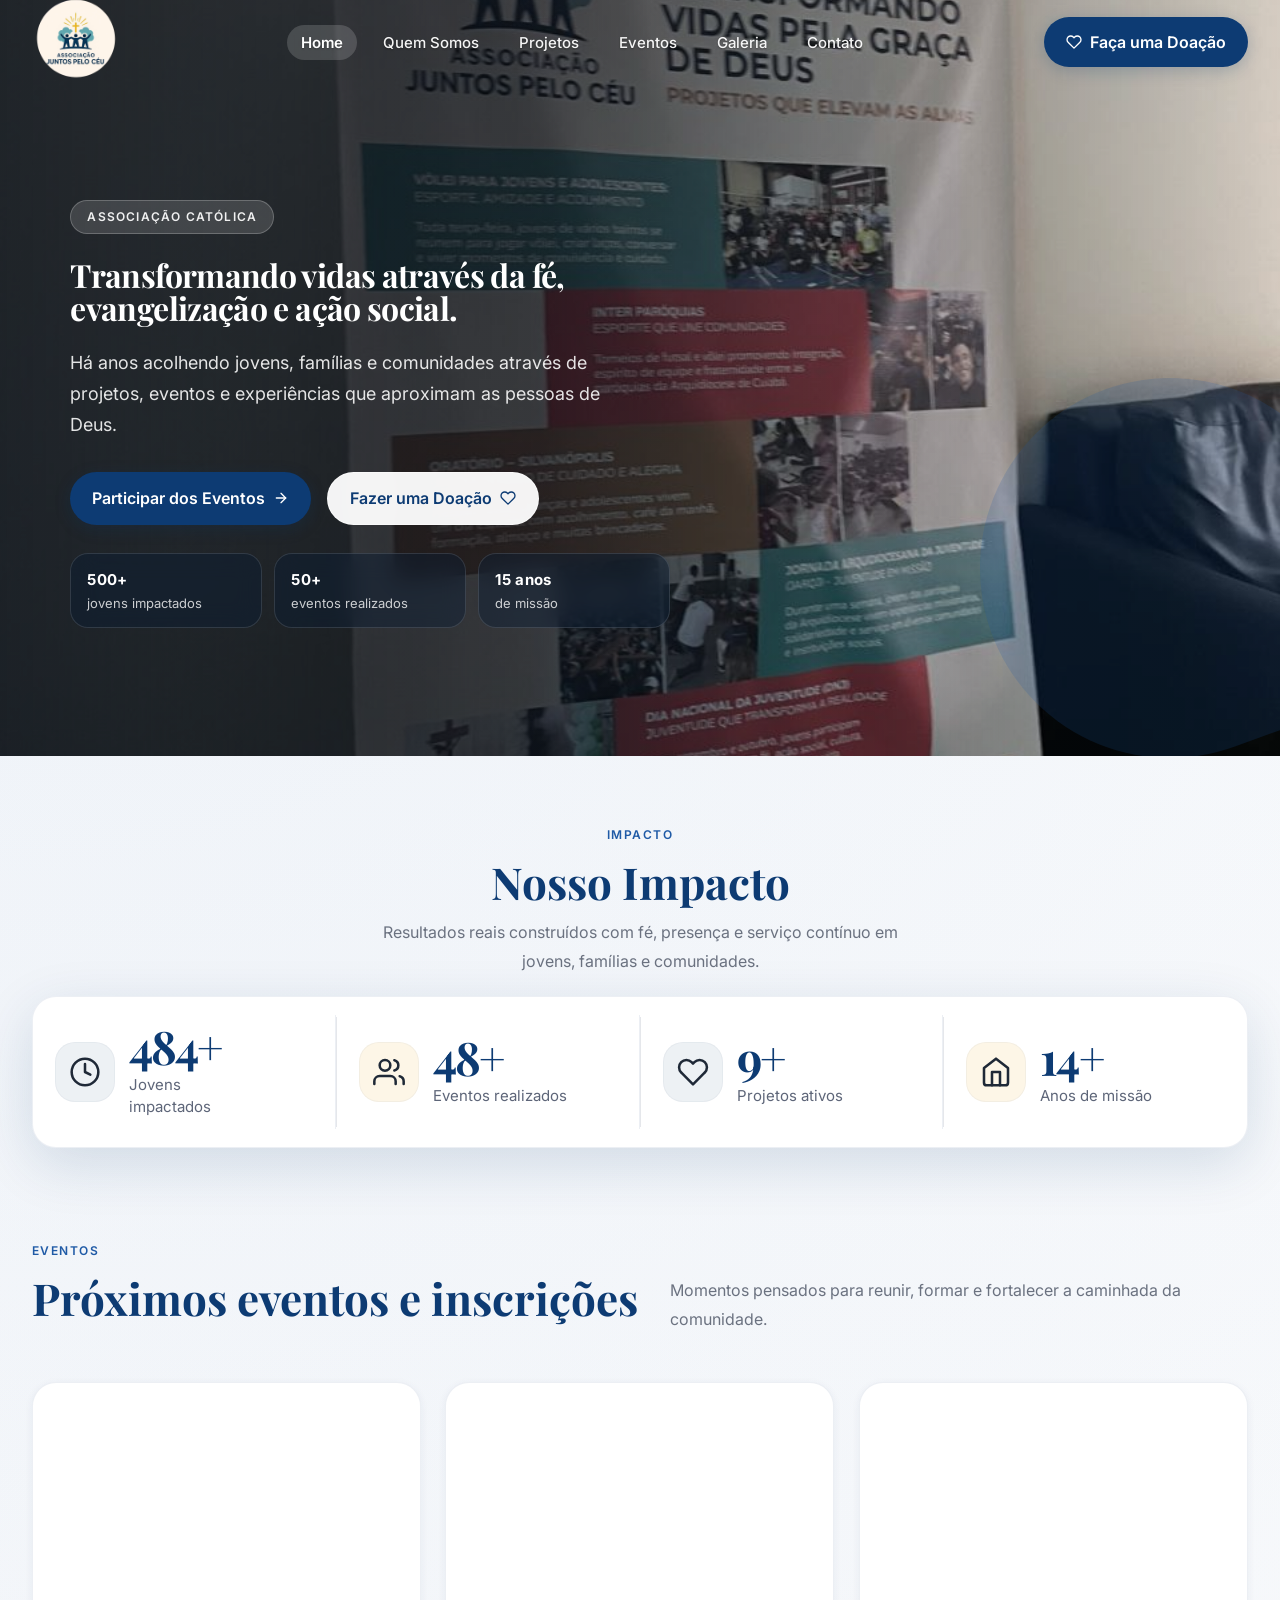
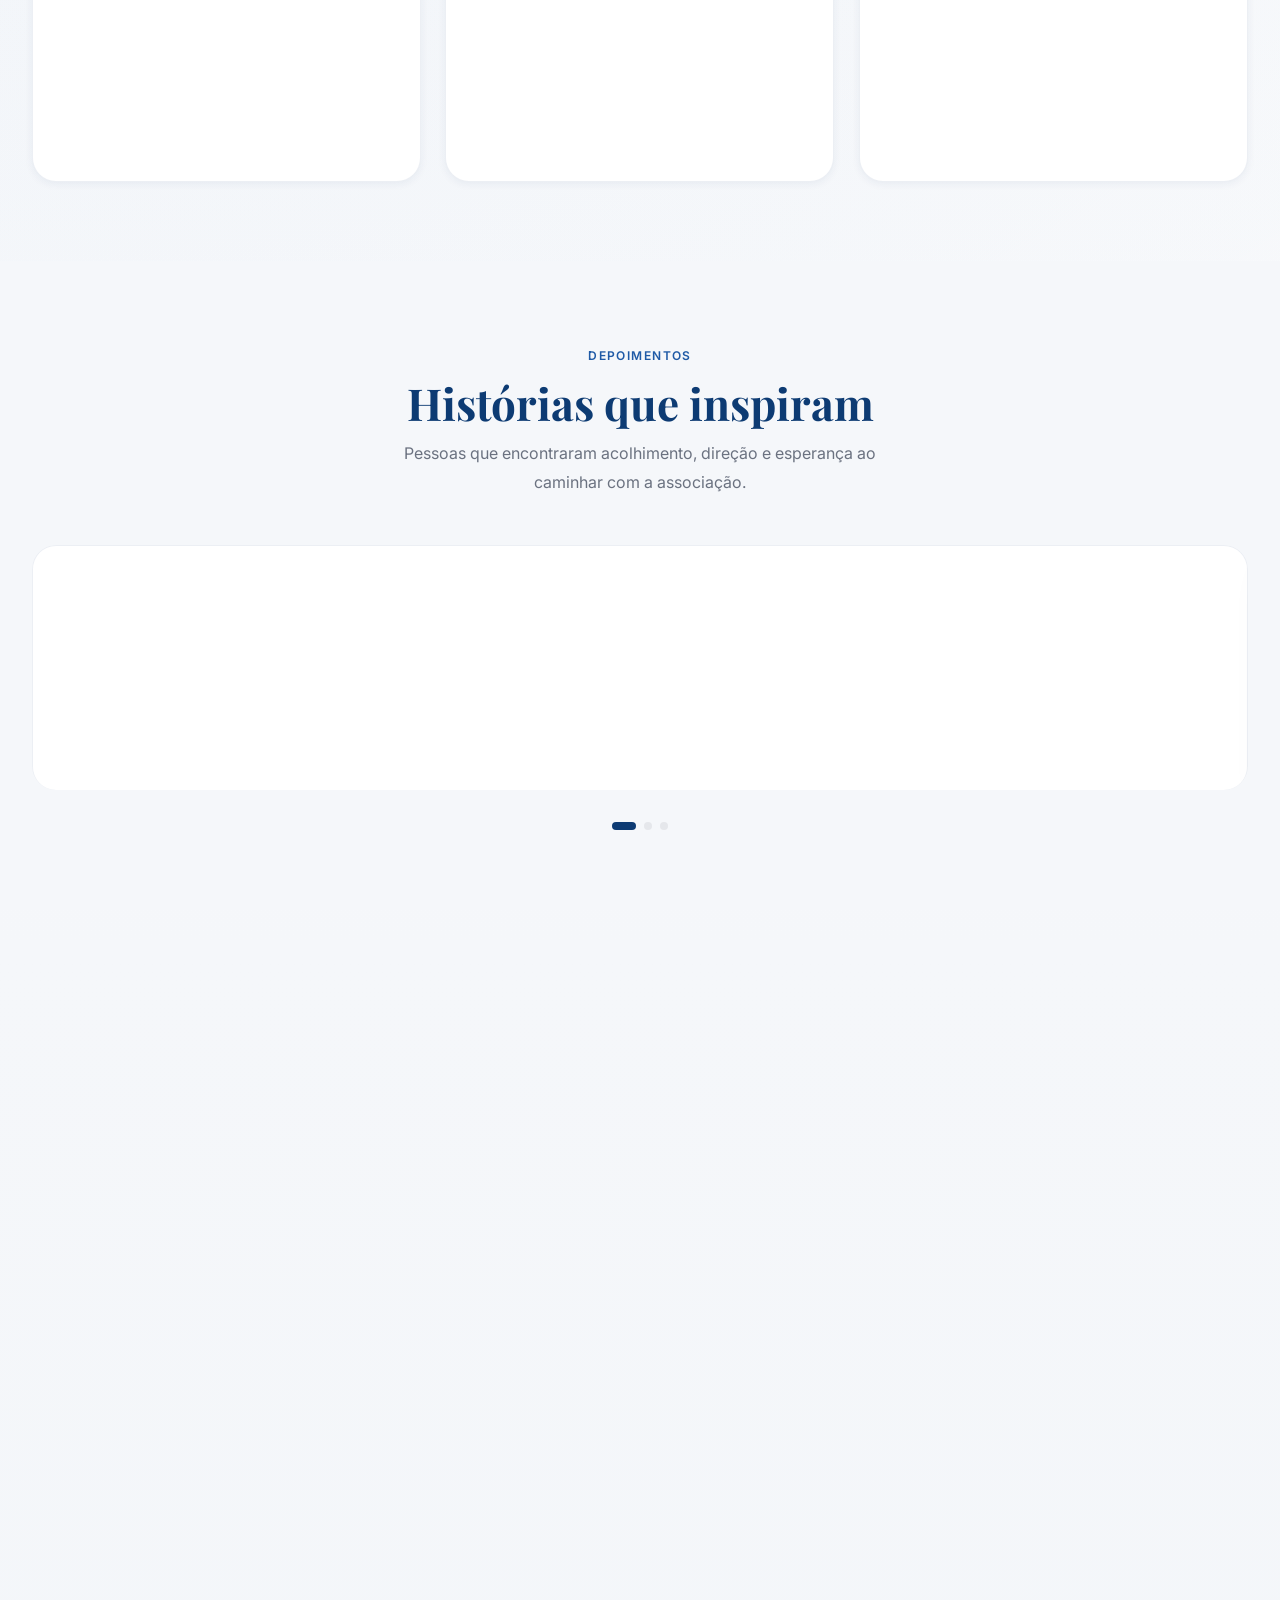
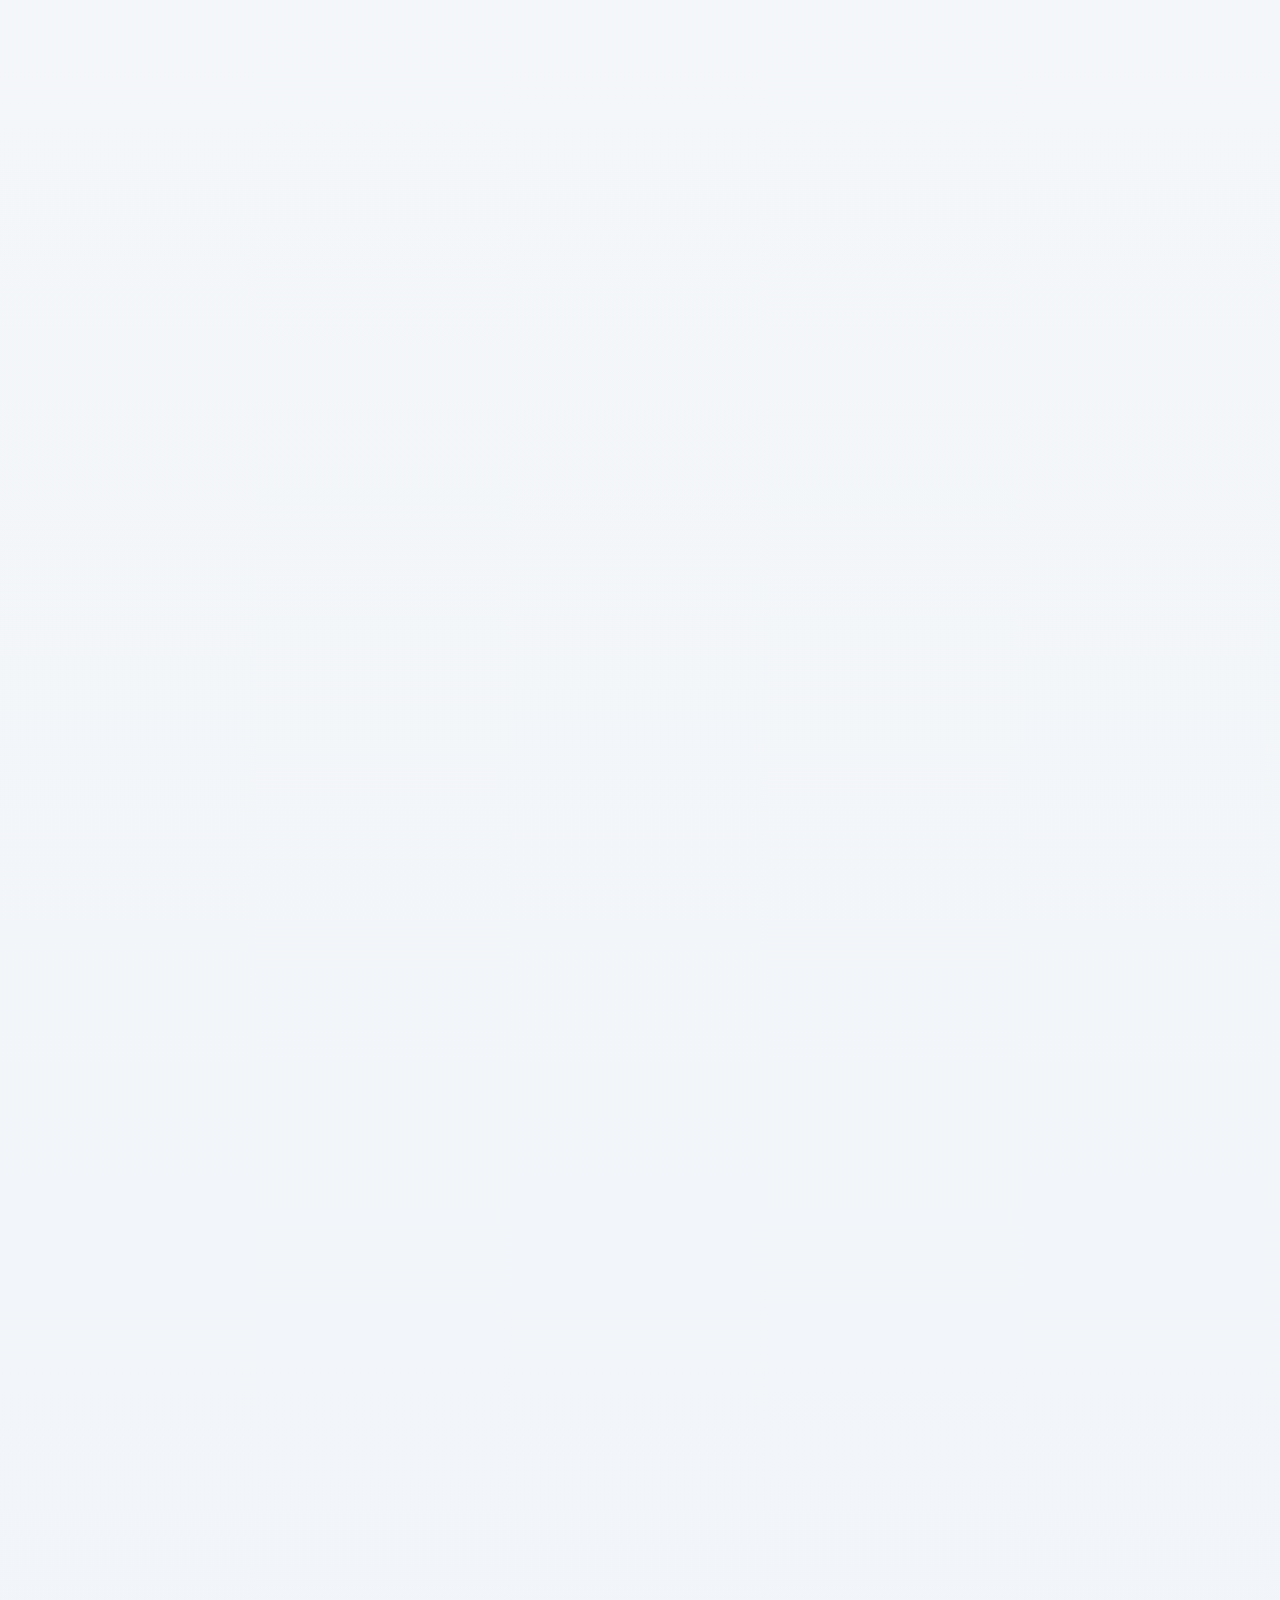
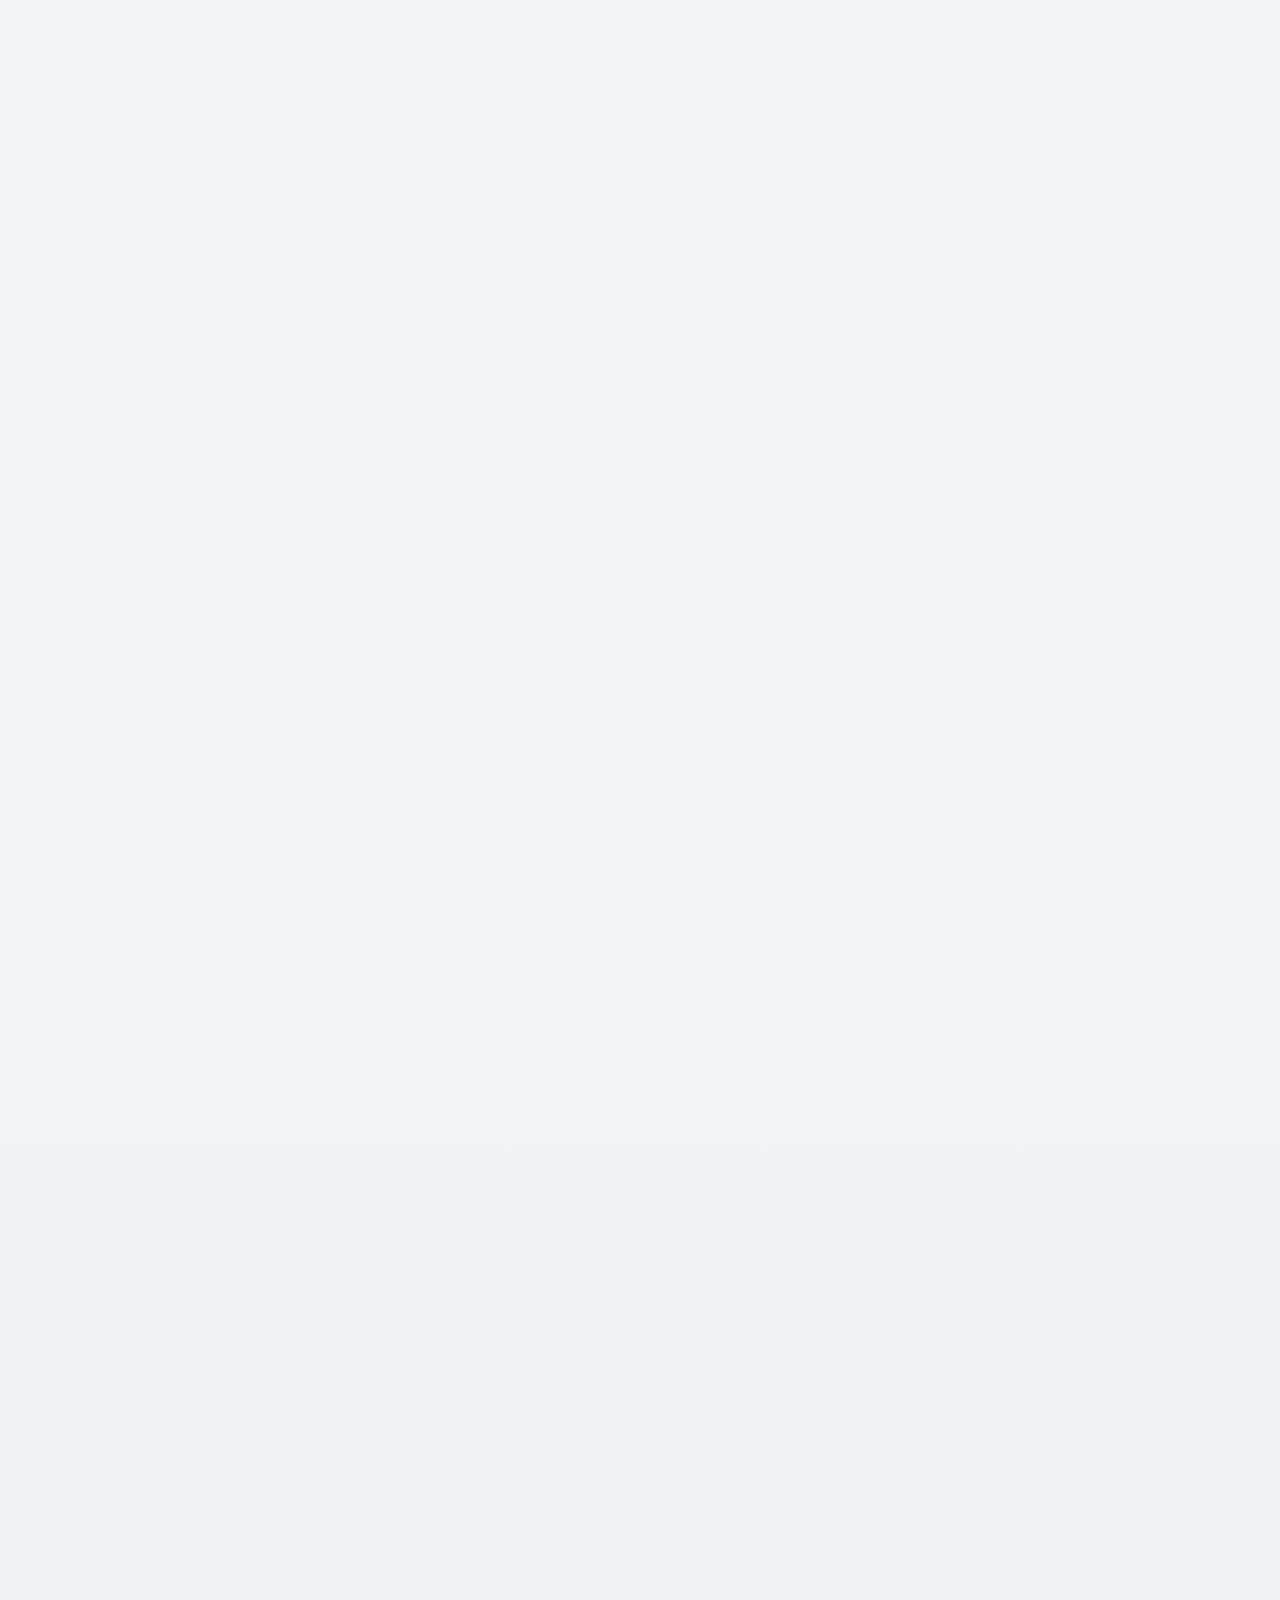
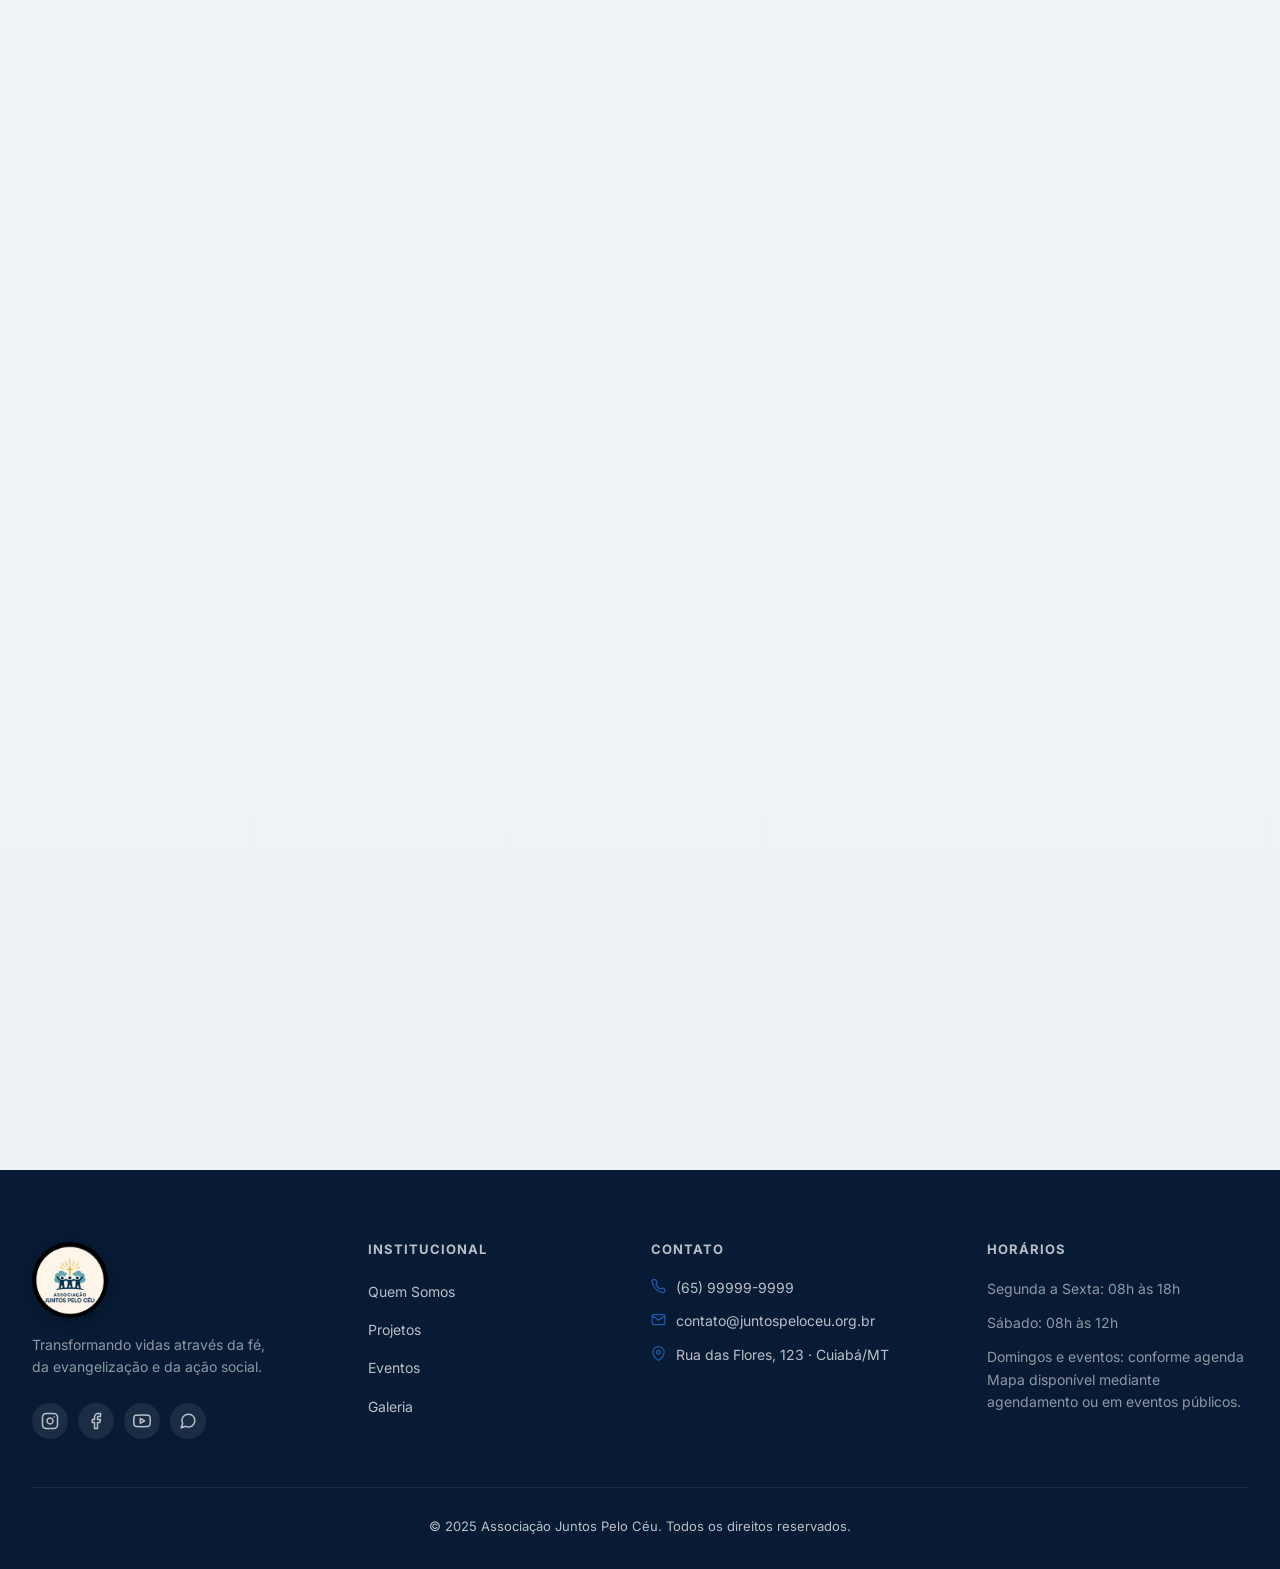
==== index.html @ b25edcf0 "Redesign hero and refine layout" ====
<!DOCTYPE html>
<html lang="pt-BR">
<head>
  <meta charset="UTF-8" />
  <meta name="viewport" content="width=device-width, initial-scale=1.0" />
  <meta name="description" content="Associação Juntos Pelo Céu: fé, evangelização, projetos sociais, eventos e uma galeria dedicada para conhecer o impacto da missão." />
  <meta name="keywords" content="Associação Juntos Pelo Céu, evangelização, ação social, eventos católicos, doação, galeria" />
  <meta name="theme-color" content="#0D3B73" />
  <meta property="og:title" content="Associação Juntos Pelo Céu" />
  <meta property="og:description" content="Transformando vidas através da fé, evangelização e ação social." />
  <meta property="og:type" content="website" />
  <meta property="og:url" content="./" />
  <meta property="og:image" content="assets/images/WhatsApp Image 2026-05-24 at 21.55.15.jpeg" />
  <title>Associação Juntos Pelo Céu | Fé, missão e impacto social</title>
  <link rel="preconnect" href="https://fonts.googleapis.com" />
  <link rel="preconnect" href="https://fonts.gstatic.com" crossorigin />
  <link href="https://fonts.googleapis.com/css2?family=Playfair+Display:wght@400;600;700&family=Inter:wght@400;500;600&display=swap" rel="stylesheet" />
  <script type="application/ld+json">
  {
    "@context": "https://schema.org",
    "@type": "Organization",
    "name": "Associação Juntos Pelo Céu",
    "url": "https://juntospeloceu.org.br/",
    "logo": "assets/images/logo.png",
    "sameAs": [
      "https://instagram.com/",
      "https://facebook.com/",
      "https://youtube.com/"
    ]
  }
  </script>
  <link rel="stylesheet" href="css/style.css" />
</head>
<body data-page="home" data-assets-prefix="">

  <!-- ===== HEADER ===== -->
  <header class="header" id="header">
    <div class="header__inner container">
      <a href="#home" class="header__logo" aria-label="Associação Juntos Pelo Céu">
        <img src="assets/images/logo-transparent.png" data-logo-default="assets/images/logo-transparent.png" data-logo-scrolled="assets/images/logo-header-transparent.png" alt="Associação Juntos Pelo Céu" class="logo-img" width="62" height="62" />
      </a>
      <nav class="header__nav" id="nav" aria-label="Menu principal">
        <ul class="nav__list">
          <li><a href="#home" class="nav__link active">Home</a></li>
          <li><a href="#quem-somos" class="nav__link">Quem Somos</a></li>
          <li><a href="#projetos" class="nav__link">Projetos</a></li>
          <li><a href="#eventos" class="nav__link">Eventos</a></li>
          <li><a href="galeria/" class="nav__link">Galeria</a></li>
          <li><a href="#contato" class="nav__link">Contato</a></li>
        </ul>
      </nav>
      <a href="#doacao" class="btn btn--primary header__cta">
        <svg width="16" height="16" viewBox="0 0 24 24" fill="none" stroke="currentColor" stroke-width="2" stroke-linecap="round" stroke-linejoin="round" aria-hidden="true"><path d="M20.84 4.61a5.5 5.5 0 0 0-7.78 0L12 5.67l-1.06-1.06a5.5 5.5 0 0 0-7.78 7.78l1.06 1.06L12 21.23l7.78-7.78 1.06-1.06a5.5 5.5 0 0 0 0-7.78z"></path></svg>
        Faça uma Doação
      </a>
      <button class="hamburger" id="hamburger" aria-label="Abrir menu" aria-expanded="false" aria-controls="nav">
        <span></span><span></span><span></span>
      </button>
    </div>
  </header>

  <main>

    <!-- ===== HERO ===== -->
    <section class="hero" id="home">
      <div class="hero__bg">
        <img src="assets/images/WhatsApp Image 2026-05-24 at 21.55.15.jpeg" alt="Evento da Associação Juntos Pelo Céu" class="hero__img" loading="eager" fetchpriority="high" />
        <div class="hero__overlay"></div>
        <div class="hero__curve"></div>
      </div>
      <div class="hero__content container">
        <div class="hero__text">
          <span class="hero__badge">Associação Católica</span>
          <h1 class="hero__headline">Transformando vidas através da fé, evangelização e ação social.</h1>
          <p class="hero__sub">Há anos acolhendo jovens, famílias e comunidades através de projetos, eventos e experiências que aproximam as pessoas de Deus.</p>
          <div class="hero__actions">
            <a href="#eventos" class="btn btn--primary">Participar dos Eventos <svg width="16" height="16" viewBox="0 0 24 24" fill="none" stroke="currentColor" stroke-width="2" stroke-linecap="round" stroke-linejoin="round" aria-hidden="true"><line x1="5" y1="12" x2="19" y2="12"></line><polyline points="12 5 19 12 12 19"></polyline></svg></a>
            <a href="#doacao" class="btn btn--secondary">Fazer uma Doação <svg width="16" height="16" viewBox="0 0 24 24" fill="none" stroke="currentColor" stroke-width="2" stroke-linecap="round" stroke-linejoin="round" aria-hidden="true"><path d="M20.84 4.61a5.5 5.5 0 0 0-7.78 0L12 5.67l-1.06-1.06a5.5 5.5 0 0 0-7.78 7.78l1.06 1.06L12 21.23l7.78-7.78 1.06-1.06a5.5 5.5 0 0 0 0-7.78z"></path></svg></a>
          </div>
          <div class="hero__trust" aria-label="Indicadores de credibilidade">
            <div class="hero__trust-item">
              <strong>500+</strong>
              <span>jovens impactados</span>
            </div>
            <div class="hero__trust-item">
              <strong>50+</strong>
              <span>eventos realizados</span>
            </div>
            <div class="hero__trust-item">
              <strong>15 anos</strong>
              <span>de missão</span>
            </div>
          </div>
        </div>
      </div>
    </section>

    <!-- ===== IMPACTO ===== -->
    <section class="stats impact" aria-label="Impacto da associação">
      <div class="container">
        <div class="section-header section-header--center">
          <span class="section-label">Impacto</span>
          <h2 class="section-title">Nosso Impacto</h2>
          <p class="section-desc">Resultados reais construídos com fé, presença e serviço contínuo em jovens, famílias e comunidades.</p>
        </div>
        <div class="stats__card stats__card--impact reveal">
          <div class="stats__item">
            <div class="stats__icon stats__icon--blue">
              <svg width="36" height="36" viewBox="0 0 24 24" fill="none" stroke="currentColor" stroke-width="1.9" stroke-linecap="round" stroke-linejoin="round" aria-hidden="true"><circle cx="12" cy="12" r="10"></circle><polyline points="12 6 12 12 16 14"></polyline></svg>
            </div>
            <div class="stats__info">
              <strong class="stats__number count-up" data-target="500" data-suffix="+">0</strong>
              <span class="stats__label">Jovens impactados</span>
            </div>
          </div>
          <div class="stats__divider" aria-hidden="true"></div>
          <div class="stats__item">
            <div class="stats__icon stats__icon--yellow">
              <svg width="36" height="36" viewBox="0 0 24 24" fill="none" stroke="currentColor" stroke-width="1.9" stroke-linecap="round" stroke-linejoin="round" aria-hidden="true"><path d="M17 21v-2a4 4 0 0 0-4-4H5a4 4 0 0 0-4 4v2"></path><circle cx="9" cy="7" r="4"></circle><path d="M23 21v-2a4 4 0 0 0-3-3.87"></path><path d="M16 3.13a4 4 0 0 1 0 7.75"></path></svg>
            </div>
            <div class="stats__info">
              <strong class="stats__number count-up" data-target="50" data-suffix="+">0</strong>
              <span class="stats__label">Eventos realizados</span>
            </div>
          </div>
          <div class="stats__divider" aria-hidden="true"></div>
          <div class="stats__item">
            <div class="stats__icon stats__icon--blue">
              <svg width="36" height="36" viewBox="0 0 24 24" fill="none" stroke="currentColor" stroke-width="1.9" stroke-linecap="round" stroke-linejoin="round" aria-hidden="true"><path d="M20.84 4.61a5.5 5.5 0 0 0-7.78 0L12 5.67l-1.06-1.06a5.5 5.5 0 0 0-7.78 7.78l1.06 1.06L12 21.23l7.78-7.78 1.06-1.06a5.5 5.5 0 0 0 0-7.78z"></path></svg>
            </div>
            <div class="stats__info">
              <strong class="stats__number count-up" data-target="10" data-suffix="+">0</strong>
              <span class="stats__label">Projetos ativos</span>
            </div>
          </div>
          <div class="stats__divider" aria-hidden="true"></div>
          <div class="stats__item">
            <div class="stats__icon stats__icon--yellow">
              <svg width="36" height="36" viewBox="0 0 24 24" fill="none" stroke="currentColor" stroke-width="1.9" stroke-linecap="round" stroke-linejoin="round" aria-hidden="true"><path d="M3 9l9-7 9 7v11a2 2 0 0 1-2 2H5a2 2 0 0 1-2-2z"></path><polyline points="9 22 9 12 15 12 15 22"></polyline></svg>
            </div>
            <div class="stats__info">
              <strong class="stats__number count-up" data-target="15" data-suffix="+">0</strong>
              <span class="stats__label">Anos de missão</span>
            </div>
          </div>
        </div>
      </div>
    </section>

    <!-- ===== EVENTOS ===== -->
    <section class="events section" id="eventos">
      <div class="container">
        <div class="section-header">
          <span class="section-label">Eventos</span>
          <div class="section-header__row">
            <h2 class="section-title">Próximos eventos e inscrições</h2>
            <p class="section-desc">Momentos pensados para reunir, formar e fortalecer a caminhada da comunidade.</p>
          </div>
        </div>
        <div class="events__grid">
          <article class="event-card reveal">
            <div class="event-card__img-wrap">
              <img src="assets/images/WhatsApp Image 2026-05-24 at 21.55.20 (1).jpeg" alt="Retiro Jovem 2025" class="event-card__img" loading="lazy" />
              <div class="event-card__date">
                <span class="event-card__day">24</span>
                <span class="event-card__month">JUN</span>
              </div>
            </div>
            <div class="event-card__body">
              <h3 class="event-card__title">Retiro Jovem 2025</h3>
              <p class="event-card__meta"><svg width="13" height="13" viewBox="0 0 24 24" fill="none" stroke="currentColor" stroke-width="2" stroke-linecap="round" stroke-linejoin="round" aria-hidden="true"><rect x="3" y="4" width="18" height="18" rx="2" ry="2"></rect><line x1="16" y1="2" x2="16" y2="6"></line><line x1="8" y1="2" x2="8" y2="6"></line><line x1="3" y1="10" x2="21" y2="10"></line></svg> 24 a 26 de junho</p>
              <p class="event-card__meta"><svg width="13" height="13" viewBox="0 0 24 24" fill="none" stroke="currentColor" stroke-width="2" stroke-linecap="round" stroke-linejoin="round" aria-hidden="true"><path d="M21 10c0 7-9 13-9 13s-9-6-9-13a9 9 0 0 1 18 0z"></path><circle cx="12" cy="10" r="3"></circle></svg> Casa de Retiro São José</p>
              <a href="#" class="btn btn--sm btn--ghost">Inscreva-se</a>
            </div>
          </article>
          <article class="event-card reveal">
            <div class="event-card__img-wrap">
              <img src="assets/images/WhatsApp Image 2026-05-24 at 21.55.24.jpeg" alt="Formação de Líderes" class="event-card__img" loading="lazy" />
              <div class="event-card__date">
                <span class="event-card__day">15</span>
                <span class="event-card__month">JUN</span>
              </div>
            </div>
            <div class="event-card__body">
              <h3 class="event-card__title">Formação de Líderes</h3>
              <p class="event-card__meta"><svg width="13" height="13" viewBox="0 0 24 24" fill="none" stroke="currentColor" stroke-width="2" stroke-linecap="round" stroke-linejoin="round" aria-hidden="true"><rect x="3" y="4" width="18" height="18" rx="2" ry="2"></rect><line x1="16" y1="2" x2="16" y2="6"></line><line x1="8" y1="2" x2="8" y2="6"></line><line x1="3" y1="10" x2="21" y2="10"></line></svg> 15 de junho</p>
              <p class="event-card__meta"><svg width="13" height="13" viewBox="0 0 24 24" fill="none" stroke="currentColor" stroke-width="2" stroke-linecap="round" stroke-linejoin="round" aria-hidden="true"><path d="M21 10c0 7-9 13-9 13s-9-6-9-13a9 9 0 0 1 18 0z"></path><circle cx="12" cy="10" r="3"></circle></svg> Paróquia Nossa Senhora Auxiliadora</p>
              <a href="#" class="btn btn--sm btn--ghost">Inscreva-se</a>
            </div>
          </article>
          <article class="event-card reveal">
            <div class="event-card__img-wrap">
              <img src="assets/images/WhatsApp Image 2026-05-24 at 21.55.27.jpeg" alt="Vigília Juntos Pelo Céu" class="event-card__img" loading="lazy" />
              <div class="event-card__date">
                <span class="event-card__day">12</span>
                <span class="event-card__month">JUL</span>
              </div>
            </div>
            <div class="event-card__body">
              <h3 class="event-card__title">Vigília Juntos Pelo Céu</h3>
              <p class="event-card__meta"><svg width="13" height="13" viewBox="0 0 24 24" fill="none" stroke="currentColor" stroke-width="2" stroke-linecap="round" stroke-linejoin="round" aria-hidden="true"><rect x="3" y="4" width="18" height="18" rx="2" ry="2"></rect><line x1="16" y1="2" x2="16" y2="6"></line><line x1="8" y1="2" x2="8" y2="6"></line><line x1="3" y1="10" x2="21" y2="10"></line></svg> 12 de julho</p>
              <p class="event-card__meta"><svg width="13" height="13" viewBox="0 0 24 24" fill="none" stroke="currentColor" stroke-width="2" stroke-linecap="round" stroke-linejoin="round" aria-hidden="true"><path d="M21 10c0 7-9 13-9 13s-9-6-9-13a9 9 0 0 1 18 0z"></path><circle cx="12" cy="10" r="3"></circle></svg> Igreja Matriz de Cuiabá</p>
              <a href="#" class="btn btn--sm btn--ghost">Inscreva-se</a>
            </div>
          </article>
        </div>
      </div>
    </section>

    <!-- ===== DEPOIMENTOS ===== -->
    <section class="testimonials section" id="depoimentos">
      <div class="container">
        <div class="section-header section-header--center">
          <span class="section-label">Depoimentos</span>
          <h2 class="section-title">Histórias que inspiram</h2>
          <p class="section-desc">Pessoas que encontraram acolhimento, direção e esperança ao caminhar com a associação.</p>
        </div>
        <div class="testimonials__slider" id="testimonials-slider">
          <div class="testimonials__track" id="testimonials-track">
            <article class="testimonial-card">
              <span class="testimonial-card__quote">“</span>
              <p class="testimonial-card__text">Encontrei um lugar de escuta e oração que me ajudou a recomeçar com coragem e fé.</p>
              <div class="testimonial-card__author">
                <img class="testimonial-card__avatar" src="assets/images/WhatsApp Image 2026-01-22 at 11.19.22.jpg.jpeg" alt="Maria Clara" loading="lazy" />
                <div><strong class="testimonial-card__name">Maria Clara</strong><span class="testimonial-card__role">Participante</span></div>
              </div>
            </article>
            <article class="testimonial-card">
              <span class="testimonial-card__quote">“</span>
              <p class="testimonial-card__text">Os retiros e formações me fizeram perceber que eu também posso servir com alegria e responsabilidade.</p>
              <div class="testimonial-card__author">
                <img class="testimonial-card__avatar" src="assets/images/WhatsApp Image 2026-01-22 at 11.14.42.jpg.jpeg" alt="João Pedro" loading="lazy" />
                <div><strong class="testimonial-card__name">João Pedro</strong><span class="testimonial-card__role">Voluntário</span></div>
              </div>
            </article>
            <article class="testimonial-card">
              <span class="testimonial-card__quote">“</span>
              <p class="testimonial-card__text">Ver a organização da associação e o cuidado com as pessoas inspira confiança e vontade de participar mais.</p>
              <div class="testimonial-card__author">
                <img class="testimonial-card__avatar" src="assets/images/WhatsApp Image 2026-01-22 at 12.05.09.jpg.jpeg" alt="Ana Beatriz" loading="lazy" />
                <div><strong class="testimonial-card__name">Ana Beatriz</strong><span class="testimonial-card__role">Apoiadora</span></div>
              </div>
            </article>
          </div>
        </div>
        <div class="testimonials__dots" aria-label="Navegação dos depoimentos">
          <button class="testimonials__dot active" data-index="0" aria-label="Depoimento 1"></button>
          <button class="testimonials__dot" data-index="1" aria-label="Depoimento 2"></button>
          <button class="testimonials__dot" data-index="2" aria-label="Depoimento 3"></button>
        </div>
      </div>
    </section>

    <!-- ===== QUEM SOMOS ===== -->
    <section class="mission section" id="quem-somos">
      <div class="container">
        <div class="mission__grid">
          <div class="mission__img-col reveal">
            <div class="mission__img-wrap">
              <img src="assets/images/WhatsApp Image 2026-01-22 at 11.06.57.jpg.jpeg" alt="Institucional da Associação Juntos Pelo Céu" class="mission__img" loading="lazy" />
              <div class="mission__img-badge">
                <span class="mission__img-badge-label">Transformando vidas através da fé</span>
              </div>
            </div>
          </div>
          <div class="mission__text-col reveal">
            <span class="section-label">Quem Somos</span>
            <h2 class="section-title mission__title">Uma associação que acolhe, evangeliza e cuida de pessoas.</h2>
            <p class="mission__body">A Associação Juntos Pelo Céu reúne fé, serviço e impacto social para aproximar jovens, famílias e comunidades de uma experiência viva com Deus, por meio de eventos, projetos e missões que deixam marcas concretas.</p>
            <ul class="mission__pillars">
              <li class="mission__pillar">
                <div class="mission__pillar-icon">
                  <svg width="22" height="22" viewBox="0 0 24 24" fill="none" stroke="#083768" stroke-width="1.8" stroke-linecap="round" stroke-linejoin="round" aria-hidden="true"><path d="M3 12l3-3 4 4 8-8 3 3"></path><path d="M21 21H3"></path></svg>
                </div>
                <div>
                  <strong class="mission__pillar-name">Evangelização</strong>
                  <p class="mission__pillar-desc">Anunciamos o Evangelho com linguagem próxima e acolhedora.</p>
                </div>
              </li>
              <li class="mission__pillar">
                <div class="mission__pillar-icon">
                  <svg width="22" height="22" viewBox="0 0 24 24" fill="none" stroke="#083768" stroke-width="1.8" stroke-linecap="round" stroke-linejoin="round" aria-hidden="true"><path d="M17 21v-2a4 4 0 0 0-4-4H5a4 4 0 0 0-4 4v2"></path><circle cx="9" cy="7" r="4"></circle><path d="M16 11h5"></path><path d="M18.5 8.5v5"></path></svg>
                </div>
                <div>
                  <strong class="mission__pillar-name">Comunidade</strong>
                  <p class="mission__pillar-desc">Fortalecemos vínculos com presença, escuta e cuidado.</p>
                </div>
              </li>
              <li class="mission__pillar">
                <div class="mission__pillar-icon">
                  <svg width="22" height="22" viewBox="0 0 24 24" fill="none" stroke="#083768" stroke-width="1.8" stroke-linecap="round" stroke-linejoin="round" aria-hidden="true"><path d="M4 19.5V9l8-6 8 6v10.5"></path><path d="M9 22V12h6v10"></path></svg>
                </div>
                <div>
                  <strong class="mission__pillar-name">Formação</strong>
                  <p class="mission__pillar-desc">Preparamos lideranças para servir com excelência e propósito.</p>
                </div>
              </li>
              <li class="mission__pillar">
                <div class="mission__pillar-icon">
                  <svg width="22" height="22" viewBox="0 0 24 24" fill="none" stroke="#083768" stroke-width="1.8" stroke-linecap="round" stroke-linejoin="round" aria-hidden="true"><path d="M20.84 4.61a5.5 5.5 0 0 0-7.78 0L12 5.67l-1.06-1.06a5.5 5.5 0 0 0-7.78 7.78l1.06 1.06L12 21.23l7.78-7.78 1.06-1.06a5.5 5.5 0 0 0 0-7.78z"></path></svg>
                </div>
                <div>
                  <strong class="mission__pillar-name">Caridade</strong>
                  <p class="mission__pillar-desc">Levamos apoio real a quem mais precisa, com dignidade e afeto.</p>
                </div>
              </li>
            </ul>
            <a href="#projetos" class="btn btn--primary">Ver projetos e ações <svg width="16" height="16" viewBox="0 0 24 24" fill="none" stroke="currentColor" stroke-width="2" stroke-linecap="round" stroke-linejoin="round" aria-hidden="true"><line x1="5" y1="12" x2="19" y2="12"></line><polyline points="12 5 19 12 12 19"></polyline></svg></a>
          </div>
        </div>
      </div>
    </section>

    <!-- ===== NOSSA MISSÃO ===== -->
    <section class="difference section" id="missao">
      <div class="container">
        <div class="difference__grid">
          <div class="difference__highlight reveal">
            <span class="section-label section-label--light">Nossa Missão</span>
            <h2 class="difference__title">Evangelizar, formar e servir com amor concreto.</h2>
            <div class="difference__donate-card">
              <p class="difference__donate-text">Nossa atuação nasce da fé e se materializa em projetos, encontros e ações sociais que ajudam a construir uma comunidade mais viva e solidária.</p>
              <a href="#doacao" class="btn btn--yellow">
                <svg width="16" height="16" viewBox="0 0 24 24" fill="none" stroke="currentColor" stroke-width="2" stroke-linecap="round" stroke-linejoin="round" aria-hidden="true"><path d="M20.84 4.61a5.5 5.5 0 0 0-7.78 0L12 5.67l-1.06-1.06a5.5 5.5 0 0 0-7.78 7.78l1.06 1.06L12 21.23l7.78-7.78 1.06-1.06a5.5 5.5 0 0 0 0-7.78z"></path></svg>
                Fazer uma Doação
              </a>
            </div>
          </div>
          <div class="difference__cards reveal">
            <div class="difference__card">
              <div class="difference__card-icon">
                <svg width="28" height="28" viewBox="0 0 24 24" fill="none" stroke="#083768" stroke-width="1.8" stroke-linecap="round" stroke-linejoin="round" aria-hidden="true"><circle cx="12" cy="12" r="10"></circle><path d="M8 12l2.5 2.5L16 9"></path></svg>
              </div>
              <h3 class="difference__card-title">Evangelização</h3>
              <p class="difference__card-desc">Anunciamos Cristo com clareza, beleza e proximidade.</p>
            </div>
            <div class="difference__card">
              <div class="difference__card-icon">
                <svg width="28" height="28" viewBox="0 0 24 24" fill="none" stroke="#083768" stroke-width="1.8" stroke-linecap="round" stroke-linejoin="round" aria-hidden="true"><path d="M17 21v-2a4 4 0 0 0-4-4H5a4 4 0 0 0-4 4v2"></path><circle cx="9" cy="7" r="4"></circle><path d="M16 11h5"></path><path d="M18.5 8.5v5"></path></svg>
              </div>
              <h3 class="difference__card-title">Comunidade</h3>
              <p class="difference__card-desc">Criamos ambientes de encontro, amizade e pertença.</p>
            </div>
            <div class="difference__card">
              <div class="difference__card-icon">
                <svg width="28" height="28" viewBox="0 0 24 24" fill="none" stroke="#083768" stroke-width="1.8" stroke-linecap="round" stroke-linejoin="round" aria-hidden="true"><path d="M4 19.5V9l8-6 8 6v10.5"></path><path d="M9 22V12h6v10"></path></svg>
              </div>
              <h3 class="difference__card-title">Formação</h3>
              <p class="difference__card-desc">Desenvolvemos pessoas para servir com responsabilidade.</p>
            </div>
            <div class="difference__card">
              <div class="difference__card-icon">
                <svg width="28" height="28" viewBox="0 0 24 24" fill="none" stroke="#083768" stroke-width="1.8" stroke-linecap="round" stroke-linejoin="round" aria-hidden="true"><path d="M12 2v20"></path><path d="M5 7h14"></path><path d="M5 17h14"></path></svg>
              </div>
              <h3 class="difference__card-title">Ação Social</h3>
              <p class="difference__card-desc">Levantamos recursos e iniciativas para transformar realidades.</p>
            </div>
          </div>
        </div>
      </div>
    </section>

    <!-- ===== PROJETOS ===== -->
    <section class="projects section" id="projetos">
      <div class="container">
        <div class="section-header">
          <span class="section-label">Projetos</span>
          <div class="section-header__row">
            <h2 class="section-title">Projetos que geram impacto real</h2>
            <p class="section-desc">Nossos projetos unem espiritualidade, acolhimento e serviço em iniciativas com identidade própria.</p>
          </div>
        </div>
        <div class="projects__grid">
          <article class="project-card reveal">
            <img class="project-card__img" src="assets/images/WhatsApp Image 2026-05-24 at 21.55.20.jpeg" alt="Projeto retiros e encontros" loading="lazy" />
            <div class="project-card__body">
              <span class="project-card__tag">Eventos</span>
              <h3 class="project-card__title">Retiros e Encontros</h3>
              <p class="project-card__text">Experiências profundas de espiritualidade, escuta e renovação para jovens e famílias.</p>
              <a href="#eventos" class="btn btn--sm btn--ghost">Saiba Mais</a>
            </div>
          </article>
          <article class="project-card reveal">
            <img class="project-card__img" src="assets/images/WhatsApp Image 2026-01-22 at 12.05.09.jpg.jpeg" alt="Projeto formação de líderes" loading="lazy" />
            <div class="project-card__body">
              <span class="project-card__tag">Formação</span>
              <h3 class="project-card__title">Formação de Líderes</h3>
              <p class="project-card__text">Capacitação prática e espiritual para servir a igreja com excelência e propósito.</p>
              <a href="#eventos" class="btn btn--sm btn--ghost">Saiba Mais</a>
            </div>
          </article>
          <article class="project-card reveal">
            <img class="project-card__img" src="assets/images/WhatsApp Image 2026-01-22 at 11.14.42.jpg.jpeg" alt="Projeto ações sociais" loading="lazy" />
            <div class="project-card__body">
              <span class="project-card__tag">Ação Social</span>
              <h3 class="project-card__title">Ações Sociais</h3>
              <p class="project-card__text">Campanhas, visitas e mobilizações que levam apoio concreto a quem mais precisa.</p>
              <a href="#doacao" class="btn btn--sm btn--ghost">Saiba Mais</a>
            </div>
          </article>
        </div>
      </div>
    </section>

    <!-- Testemunhos removidos -->

    <!-- ===== GALERIA ===== -->
    <section class="gallery section" id="galeria">
      <div class="container">
        <div class="section-header section-header--center">
          <span class="section-label">Galeria</span>
          <h2 class="section-title">Uma seleção de momentos</h2>
          <p class="section-desc">Na home exibimos apenas 6 fotos selecionadas. O acervo completo fica em uma página exclusiva dedicada à galeria.</p>
        </div>
        <div class="gallery__grid gallery__grid--home">
          <figure class="gallery__item gallery__item--wide reveal">
            <img src="assets/images/WhatsApp Image 2026-05-24 at 21.55.15.jpeg" alt="Momento de missão" loading="lazy" />
          </figure>
          <figure class="gallery__item reveal">
            <img src="assets/images/WhatsApp Image 2026-05-24 at 21.55.16.jpeg" alt="Momento de missão" loading="lazy" />
          </figure>
          <figure class="gallery__item reveal">
            <img src="assets/images/WhatsApp Image 2026-05-24 at 21.55.19.jpeg" alt="Momento de missão" loading="lazy" />
          </figure>
          <figure class="gallery__item reveal">
            <img src="assets/images/WhatsApp Image 2026-05-24 at 21.55.21.jpeg" alt="Momento de encontro" loading="lazy" />
          </figure>
          <figure class="gallery__item reveal">
            <img src="assets/images/WhatsApp Image 2026-01-22 at 12.05.09.jpg.jpeg" alt="Momento de projeto" loading="lazy" />
          </figure>
          <figure class="gallery__item reveal">
            <img src="assets/images/WhatsApp Image 2026-01-22 at 11.06.57.jpg.jpeg" alt="Momento institucional" loading="lazy" />
          </figure>
        </div>
        <div class="gallery__cta">
          <a href="galeria/" class="btn btn--outline">Ver Galeria Completa <svg width="14" height="14" viewBox="0 0 24 24" fill="none" stroke="currentColor" stroke-width="2" stroke-linecap="round" stroke-linejoin="round" aria-hidden="true"><line x1="5" y1="12" x2="19" y2="12"></line><polyline points="12 5 19 12 12 19"></polyline></svg></a>
        </div>
      </div>
    </section>

    <!-- ===== DOAÇÃO ===== -->
    <section class="donation section" id="doacao">
      <div class="container">
        <div class="donation__card reveal">
          <div class="donation__overlay"></div>
          <div class="donation__content">
            <span class="section-label section-label--light">Doação</span>
            <h2 class="donation__title">Ajude a transformar mais vidas</h2>
            <p class="donation__text">Sua contribuição permite que continuemos levando esperança, acolhimento e evangelização para centenas de pessoas.</p>
            <div class="donation__actions">
              <a href="#" class="btn btn--primary">Fazer Doação</a>
              <a href="#contato" class="btn btn--secondary">Ser Voluntário</a>
            </div>
          </div>
        </div>
      </div>
    </section>

    <!-- ===== NEWSLETTER ===== -->
    <section class="newsletter section" id="newsletter">
      <div class="container">
        <div class="newsletter__card">
          <div class="newsletter__envelope" aria-hidden="true">
            <svg width="80" height="80" viewBox="0 0 80 80" fill="none" xmlns="http://www.w3.org/2000/svg">
              <rect x="5" y="20" width="70" height="45" rx="6" stroke="rgba(255,255,255,0.25)" stroke-width="2.5" fill="none"/>
              <path d="M5 26 L40 50 L75 26" stroke="rgba(255,255,255,0.25)" stroke-width="2.5" fill="none" stroke-linecap="round"/>
            </svg>
          </div>
          <div class="newsletter__text">
            <span class="section-label section-label--light">Fique por dentro!</span>
            <h2 class="newsletter__title">Receba novidades, eventos e mensagens especiais.</h2>
          </div>
          <form class="newsletter__form" id="newsletter-form" novalidate>
            <label for="newsletter-name" class="sr-only">Seu nome</label>
            <input type="text" id="newsletter-name" name="name" class="newsletter__input" placeholder="Seu nome" autocomplete="name" />
            <label for="newsletter-email" class="sr-only">Seu email</label>
            <input type="email" id="newsletter-email" name="email" class="newsletter__input" placeholder="Seu email" required autocomplete="email" />
            <button type="submit" class="btn btn--primary newsletter__btn">Quero receber</button>
          </form>
        </div>
      </div>
    </section>

  </main>

  <!-- ===== LIGHTBOX (Gallery) ===== -->
  <div id="lightbox" class="lightbox" aria-hidden="true" role="dialog" aria-modal="true">
    <div class="lightbox__overlay" data-action="close"></div>
    <div class="lightbox__content">
      <button class="lightbox__close" aria-label="Fechar">&times;</button>
      <button class="lightbox__nav lightbox__prev" aria-label="Anterior">&#8249;</button>
      <img src="" alt="" class="lightbox__img" />
      <div class="lightbox__caption"></div>
      <button class="lightbox__nav lightbox__next" aria-label="Próximo">&#8250;</button>
    </div>
  </div>

  <!-- ===== FOOTER ===== -->
  <footer class="footer" id="contato">
    <div class="container">
      <div class="footer__grid">
        <div class="footer__brand">
          <a href="#home" class="header__logo footer__logo" aria-label="Associação Juntos Pelo Céu">
            <img src="assets/images/logo.png" alt="Associação Juntos Pelo Céu" class="logo-img logo-img--footer" width="76" height="76" />
          </a>
          <p class="footer__tagline">Transformando vidas através da fé, da evangelização e da ação social.</p>
          <div class="footer__social">
            <a href="#" class="footer__social-link" aria-label="Instagram">
              <svg width="18" height="18" viewBox="0 0 24 24" fill="none" stroke="currentColor" stroke-width="2" stroke-linecap="round" stroke-linejoin="round" aria-hidden="true"><rect x="2" y="2" width="20" height="20" rx="5" ry="5"></rect><path d="M16 11.37A4 4 0 1 1 12.63 8 4 4 0 0 1 16 11.37z"></path><line x1="17.5" y1="6.5" x2="17.51" y2="6.5"></line></svg>
            </a>
            <a href="#" class="footer__social-link" aria-label="Facebook">
              <svg width="18" height="18" viewBox="0 0 24 24" fill="none" stroke="currentColor" stroke-width="2" stroke-linecap="round" stroke-linejoin="round" aria-hidden="true"><path d="M18 2h-3a5 5 0 0 0-5 5v3H7v4h3v8h4v-8h3l1-4h-4V7a1 1 0 0 1 1-1h3z"></path></svg>
            </a>
            <a href="#" class="footer__social-link" aria-label="YouTube">
              <svg width="18" height="18" viewBox="0 0 24 24" fill="none" stroke="currentColor" stroke-width="2" stroke-linecap="round" stroke-linejoin="round" aria-hidden="true"><path d="M22.54 6.42a2.78 2.78 0 0 0-1.94-1.96C18.88 4 12 4 12 4s-6.88 0-8.6.46a2.78 2.78 0 0 0-1.94 1.96A29 29 0 0 0 1 11.75a29 29 0 0 0 .46 5.33A2.78 2.78 0 0 0 3.4 19.1C5.12 19.56 12 19.56 12 19.56s6.88 0 8.6-.46a2.78 2.78 0 0 0 1.94-1.96 29 29 0 0 0 .46-5.25 29 29 0 0 0-.46-5.37z"></path><polygon points="9.75 15.02 15.5 11.75 9.75 8.48 9.75 15.02"></polygon></svg>
            </a>
            <a href="#" class="footer__social-link" aria-label="WhatsApp">
              <svg width="18" height="18" viewBox="0 0 24 24" fill="none" stroke="currentColor" stroke-width="2" stroke-linecap="round" stroke-linejoin="round" aria-hidden="true"><path d="M21 11.5a8.38 8.38 0 0 1-.9 3.8 8.5 8.5 0 0 1-7.6 4.7 8.38 8.38 0 0 1-3.8-.9L3 21l1.9-5.7a8.38 8.38 0 0 1-.9-3.8 8.5 8.5 0 0 1 4.7-7.6 8.38 8.38 0 0 1 3.8-.9h.5a8.48 8.48 0 0 1 8 8v.5z"></path></svg>
            </a>
          </div>
        </div>
        <nav class="footer__nav" aria-label="Navegação do rodapé">
          <h4 class="footer__nav-title">Institucional</h4>
          <ul class="footer__nav-list">
            <li><a href="#quem-somos" class="footer__nav-link">Quem Somos</a></li>
            <li><a href="#projetos" class="footer__nav-link">Projetos</a></li>
            <li><a href="#eventos" class="footer__nav-link">Eventos</a></li>
            <li><a href="galeria/" class="footer__nav-link">Galeria</a></li>
          </ul>
        </nav>
        <div class="footer__nav">
          <h4 class="footer__nav-title">Contato</h4>
          <ul class="footer__contact-list">
            <li>
              <svg width="15" height="15" viewBox="0 0 24 24" fill="none" stroke="currentColor" stroke-width="2" stroke-linecap="round" stroke-linejoin="round" aria-hidden="true"><path d="M22 16.92v3a2 2 0 0 1-2.18 2 19.79 19.79 0 0 1-8.63-3.07A19.5 19.5 0 0 1 4.69 12a19.79 19.79 0 0 1-3.07-8.67A2 2 0 0 1 3.6 1.18H6.6a2 2 0 0 1 2 1.72 12.84 12.84 0 0 0 .7 2.81 2 2 0 0 1-.45 2.11L7.91 8.78A16 16 0 0 0 15.22 16.09l.96-.96a2 2 0 0 1 2.11-.45 12.84 12.84 0 0 0 2.81.7A2 2 0 0 1 22 16.92z"></path></svg>
              <span>(65) 99999-9999</span>
            </li>
            <li>
              <svg width="15" height="15" viewBox="0 0 24 24" fill="none" stroke="currentColor" stroke-width="2" stroke-linecap="round" stroke-linejoin="round" aria-hidden="true"><path d="M4 4h16c1.1 0 2 .9 2 2v12c0 1.1-.9 2-2 2H4c-1.1 0-2-.9-2-2V6c0-1.1.9-2 2-2z"></path><polyline points="22,6 12,13 2,6"></polyline></svg>
              <span>contato@juntospeloceu.org.br</span>
            </li>
            <li>
              <svg width="15" height="15" viewBox="0 0 24 24" fill="none" stroke="currentColor" stroke-width="2" stroke-linecap="round" stroke-linejoin="round" aria-hidden="true"><path d="M21 10c0 7-9 13-9 13s-9-6-9-13a9 9 0 0 1 18 0z"></path><circle cx="12" cy="10" r="3"></circle></svg>
              <span>Rua das Flores, 123 · Cuiabá/MT</span>
            </li>
          </ul>
        </div>
        <div class="footer__nav">
          <h4 class="footer__nav-title">Horários</h4>
          <ul class="footer__nav-list">
            <li><span class="footer__meta">Segunda a Sexta: 08h às 18h</span></li>
            <li><span class="footer__meta">Sábado: 08h às 12h</span></li>
            <li><span class="footer__meta">Domingos e eventos: conforme agenda</span></li>
          </ul>
          <p class="footer__map-note">Mapa disponível mediante agendamento ou em eventos públicos.</p>
        </div>
      </div>
      <div class="footer__bottom">
        <p class="footer__copy">&copy; 2025 Associação Juntos Pelo Céu. Todos os direitos reservados.</p>
      </div>
    </div>
  </footer>

  <div class="floating-actions" aria-label="Ações rápidas">
    <a href="#doacao" class="mobile-donate-cta">Doar Agora</a>
    <a href="https://wa.me/5565999999999" class="floating-whatsapp" aria-label="Falar no WhatsApp" target="_blank" rel="noreferrer">
      <svg width="22" height="22" viewBox="0 0 24 24" fill="none" stroke="currentColor" stroke-width="2" stroke-linecap="round" stroke-linejoin="round" aria-hidden="true"><path d="M21 11.5a8.38 8.38 0 0 1-.9 3.8 8.5 8.5 0 0 1-7.6 4.7 8.38 8.38 0 0 1-3.8-.9L3 21l1.9-5.7a8.38 8.38 0 0 1-.9-3.8 8.5 8.5 0 0 1 4.7-7.6 8.38 8.38 0 0 1 3.8-.9h.5a8.48 8.48 0 0 1 8 8v.5z"></path></svg>
    </a>
    <button id="back-to-top" class="back-to-top" type="button" aria-label="Voltar ao topo">
      <svg width="18" height="18" viewBox="0 0 24 24" fill="none" stroke="currentColor" stroke-width="2" stroke-linecap="round" stroke-linejoin="round" aria-hidden="true"><line x1="12" y1="19" x2="12" y2="5"></line><polyline points="5 12 12 5 19 12"></polyline></svg>
    </button>
  </div>

  <script src="js/script.js"></script>
</body>
</html>
---- css/style.css ----
/* ====================================================
   ASSOCIAÇÃO JUNTOS PELO CÉU — Design System
   ==================================================== */

/* ---- CSS Variables ---- */
:root {
  --color-navy:    #083768;
  --color-blue:    #62B7CC;
  --color-yellow:  #E8B53E;
  --color-white:   #FFFFFF;
  --color-logo-bg: #FDF5EA;
  --color-logo-soft: #F5E9D8;
  --color-off:     #F1F5F9;
  --color-gray:    #6B7280;
  --color-light:   #E2E8F0;
  --color-dark:    #1E293B;

  --font-serif: 'Playfair Display', Georgia, serif;
  --font-sans:  'Inter', system-ui, sans-serif;

  --radius-sm: 8px;
  --radius-md: 16px;
  --radius-lg: 24px;
  --radius-xl: 32px;

  --shadow-sm: 0 2px 8px rgba(8,55,104,0.06);
  --shadow-md: 0 8px 32px rgba(8,55,104,0.10);
  --shadow-lg: 0 16px 56px rgba(8,55,104,0.14);

  --transition: 0.3s cubic-bezier(0.4, 0, 0.2, 1);
  --font-size-base: 16px;
  --fs-sm: 14px;
  --fs-md: 16px;
  --fs-lg: 18px;
  --fs-xl: 20px;
  --container: 1280px;
  --section-gap: 80px;
}

/* ---- Reset ---- */
*, *::before, *::after { box-sizing: border-box; margin: 0; padding: 0; }
html { scroll-behavior: smooth; }
body {
  font-family: var(--font-sans);
  font-size: var(--font-size-base);
  line-height: 1.65;
  color: var(--color-dark);
  background: #FAFBFE;
  -webkit-font-smoothing: antialiased;
  -moz-osx-font-smoothing: grayscale;
}
img { max-width: 100%; display: block; }
a { text-decoration: none; color: inherit; }
ul { list-style: none; }
button { cursor: pointer; border: none; background: none; font-family: inherit; }

/* ---- Utility ---- */
.container { max-width: var(--container); margin: 0 auto; padding: 0 32px; }
.sr-only { position: absolute; width: 1px; height: 1px; padding: 0; margin: -1px; overflow: hidden; clip: rect(0,0,0,0); white-space: nowrap; border: 0; }
.section { padding: var(--section-gap) 0; }
.section,
.hero,
.newsletter__card,
.donation__card,
.project-card,
.event-card,
.testimonial-card,
.gallery__item,
.gallery-card {
  content-visibility: auto;
  contain-intrinsic-size: 1px 420px;
}
.section-label {
  display: inline-block;
  font-family: var(--font-sans);
  font-size: 12px;
  font-weight: 600;
  letter-spacing: 0.12em;
  text-transform: uppercase;
  color: var(--color-blue);
  margin-bottom: 12px;
}
.section-label--light { color: rgba(255,255,255,0.7); }
.section-title {
  font-family: var(--font-serif);
  font-weight: 700;
  font-size: 44px;
  line-height: 1.12;
  color: var(--color-navy);
}
.section-desc {
  font-size: var(--fs-md);
  color: var(--color-gray);
  line-height: 1.8;
  max-width: 520px;
}
.section-header { margin-bottom: 48px; }
.section-header__row {
  display: flex;
  align-items: flex-end;
  gap: 32px;
  flex-wrap: wrap;
}
.section-header--center { text-align: center; }
.section-header--center .section-desc { margin: 12px auto 0; }
.text-highlight { font-style: italic; color: var(--color-blue); }

/* ---- Buttons ---- */
.btn {
  display: inline-flex;
  align-items: center;
  gap: 8px;
  font-family: var(--font-sans);
  font-weight: 600;
  font-size: var(--fs-md);
  padding: 12px 22px;
  border-radius: 100px;
  transition: all var(--transition);
  white-space: nowrap;
  cursor: pointer;
}
.btn--primary {
  background: var(--color-navy);
  color: var(--color-white);
  box-shadow: 0 4px 16px rgba(8,55,104,0.22);
}
.btn--primary:hover {
  background: #0d4a8a;
  transform: translateY(-2px);
  box-shadow: 0 8px 24px rgba(8,55,104,0.3);
}
.btn--secondary {
  background: rgba(255,255,255,0.95);
  color: var(--color-navy);
  border: 1.5px solid rgba(255,255,255,0.5);
  backdrop-filter: blur(8px);
}
.btn--secondary:hover {
  background: var(--color-white);
  transform: translateY(-2px);
}
.btn--outline {
  background: transparent;
  color: var(--color-navy);
  border: 1.5px solid var(--color-navy);
}
.btn--outline:hover {
  background: var(--color-navy);
  color: var(--color-white);
  transform: translateY(-2px);
}
.btn--ghost {
  background: var(--color-off);
  color: var(--color-navy);
  font-size: 13px;
  padding: 9px 18px;
}
.btn--ghost:hover {
  background: var(--color-navy);
  color: var(--color-white);
}
.btn--yellow {
  background: var(--color-yellow);
  color: var(--color-navy);
  font-weight: 700;
}
.btn--yellow:hover {
  background: #d4a335;
  transform: translateY(-2px);
}
.btn--sm { font-size: 13px; padding: 9px 18px; }

/* ====================================================
   HEADER
   ==================================================== */
.header {
  position: fixed;
  top: 0; left: 0; right: 0;
  z-index: 1000;
  background: var(--color-white);
  box-shadow: var(--shadow-sm);
  transition: box-shadow var(--transition);
}
.header:not(.scrolled) .nav__link {
  color: rgba(255,255,255,0.95);
  text-shadow: 0 1px 2px rgba(0,0,0,0.32);
}
.header:not(.scrolled) .nav__link:hover,
.header:not(.scrolled) .nav__link.active {
  color: #fff;
  background: rgba(255,255,255,0.16);
}
.header:not(.scrolled) .hamburger span {
  background: #fff;
}
.header.scrolled { box-shadow: var(--shadow-md); }
.header__inner {
  display: flex;
  align-items: center;
  height: 72px;
  gap: 32px;
}
.header__logo {
  display: flex;
  align-items: center;
  gap: 10px;
  flex-shrink: 0;
}
.header .header__logo {
  width: 88px;
  height: 88px;
  overflow: visible;
  border-radius: 50%;
}
.logo-icon { flex-shrink: 0; }
.logo-text { display: flex; flex-direction: column; line-height: 1.1; }
.logo-top {
  font-family: var(--font-sans);
  font-size: 9px;
  font-weight: 600;
  letter-spacing: 0.15em;
  color: var(--color-gray);
  text-transform: uppercase;
}
.logo-bottom {
  font-family: var(--font-serif);
  font-size: 13px;
  font-weight: 700;
  color: var(--color-navy);
  letter-spacing: 0.02em;
}
.logo-text--light .logo-top { color: rgba(255,255,255,0.6); }
.logo-text--light .logo-bottom { color: var(--color-white); }

.logo-img {
  width: 80px;
  height: 80px;
  object-fit: contain;
  border-radius: 50%;
  display: block;
  flex-shrink: 0;
  box-shadow: 0 2px 10px rgba(0,0,0,0.10);
}
.header .logo-img {
  width: 88px;
  height: 88px;
  object-fit: contain;
  transform: none;
  border-radius: 50%;
  box-shadow: none;
  margin-top: -8px;
}
.logo-img--footer {
  width: 76px;
  height: 76px;
  box-shadow: 0 4px 16px rgba(0,0,0,0.30);
}

.header__nav { flex: 1; display: flex; justify-content: center; }
.nav__list { display: flex; gap: 12px; }
.nav__link {
  font-size: 15px;
  font-weight: 500;
  color: var(--color-gray);
  padding: 8px 14px;
  border-radius: 100px;
  transition: all var(--transition);
  position: relative;
}
.nav__link:hover, .nav__link.active { color: var(--color-navy); }
.nav__link.active {
  font-weight: 600;
  background: var(--color-logo-soft);
}
.header__cta { flex-shrink: 0; }

.hamburger {
  display: none;
  flex-direction: column;
  gap: 5px;
  padding: 8px;
  margin-left: auto;
}
.hamburger span {
  display: block;
  width: 22px;
  height: 2px;
  background: var(--color-navy);
  border-radius: 2px;
  transition: all var(--transition);
}
.hamburger.open span:nth-child(1) { transform: rotate(45deg) translate(5px, 5px); }
.hamburger.open span:nth-child(2) { opacity: 0; }
.hamburger.open span:nth-child(3) { transform: rotate(-45deg) translate(5px, -5px); }

/* ====================================================
   HERO
   ==================================================== */
.hero {
  position: relative;
  min-height: 660px;
  padding-top: 72px;
  display: flex;
  align-items: center;
  overflow: hidden;
}
.hero__bg {
  position: absolute;
  inset: 0;
  z-index: 0;
}
.hero__img {
  width: 100%;
  height: 100%;
  object-fit: cover;
  object-position: center;
  will-change: transform;
}
.hero__overlay {
  position: absolute;
  inset: 0;
  background: linear-gradient(
    90deg,
    rgba(4,11,20,0.82) 0%,
    rgba(4,11,20,0.68) 38%,
    rgba(4,11,20,0.32) 72%,
    rgba(4,11,20,0.08) 100%
  );
}
.hero__curve {
  position: absolute;
  bottom: -2px;
  right: -80px;
  width: 380px;
  height: 380px;
  background: var(--color-blue);
  border-radius: 50% 50% 0 50% / 50% 50% 0 50%;
  opacity: 0.18;
  transform: rotate(-20deg);
}
.hero__content {
  position: relative;
  z-index: 1;
  padding: 72px 32px;
  display: flex;
  justify-content: flex-start;
  width: 100%;
  align-items: center;
}
.hero__text {
  width: min(600px, 100%);
  text-align: left;
  margin-left: clamp(0px, 3vw, 72px);
  margin-right: auto;
}
.hero__badge {
  display: inline-block;
  background: rgba(255,255,255,0.14);
  color: rgba(255,255,255,0.92);
  border: 1px solid rgba(255,255,255,0.22);
  font-size: 12px;
  font-weight: 600;
  letter-spacing: 0.1em;
  text-transform: uppercase;
  padding: 6px 16px;
  border-radius: 100px;
  margin-bottom: 24px;
}
.hero__headline {
  font-family: var(--font-serif);
  font-size: clamp(2rem, 2.5vw, 2.8rem);
  font-weight: 700;
  line-height: 1.08;
  color: var(--color-white);
  margin-bottom: 24px;
}
.hero__highlight {
  color: var(--color-blue);
  font-style: italic;
}
.hero__sub {
  font-size: var(--fs-lg);
  color: rgba(255,255,255,0.88);
  line-height: 1.7;
  margin-bottom: 32px;
}
.hero__actions {
  display: flex;
  gap: 16px;
  flex-wrap: wrap;
  justify-content: flex-start;
}
.hero__trust {
  display: grid;
  grid-template-columns: repeat(3, minmax(0, 1fr));
  gap: 12px;
  margin-top: 28px;
  justify-content: flex-start;
}
.hero__trust-item {
  display: flex;
  flex-direction: column;
  gap: 3px;
  padding: 14px 16px;
  border-radius: 18px;
  background: rgba(7,27,53,0.38);
  border: 1px solid rgba(255,255,255,0.12);
  backdrop-filter: blur(12px);
}
.hero__trust-item strong {
  font-family: var(--font-sans);
  font-size: 15px;
  font-weight: 700;
  letter-spacing: 0.02em;
  color: var(--color-white);
}
.hero__trust-item span {
  font-size: 13px;
  line-height: 1.35;
  color: rgba(255,255,255,0.78);
}

/* ====================================================
   IMPACTO
   ==================================================== */
.impact {
  position: relative;
  z-index: 2;
  margin-top: 32px;
  padding-top: 28px;
  padding-bottom: 0;
}
.impact .section-header {
  margin-bottom: 20px;
}
.stats__card--impact {
  display: flex;
  flex-wrap: nowrap;
  padding: 8px;
  overflow-x: auto;
  -webkit-overflow-scrolling: touch;
  scrollbar-width: none;
  background:
    linear-gradient(180deg, rgba(255,255,255,0.98), rgba(246,248,251,0.98));
  border: 1px solid rgba(13,59,115,0.08);
  box-shadow: 0 24px 60px rgba(13,59,115,0.10);
}
.stats__card--impact::-webkit-scrollbar {
  display: none;
}
.stats__card--impact .stats__item {
  position: relative;
  display: flex;
  align-items: center;
  gap: 14px;
  padding: 24px 22px;
  min-height: 150px;
  flex: 1 0 0;
  min-width: 0;
  background: transparent;
  transition: transform var(--transition), background var(--transition), box-shadow var(--transition);
}
.stats__card--impact .stats__item:hover {
  background: rgba(13,59,115,0.03);
  transform: translateY(-4px);
}
.stats__card--impact .stats__item::after {
  content: '';
  position: absolute;
  inset: 18px 0 18px auto;
  width: 1px;
  background: rgba(13,59,115,0.08);
}
.stats__card--impact .stats__item:last-child::after {
  display: none;
}
.stats__card--impact .stats__icon {
  width: 60px;
  height: 60px;
  border-radius: 20px;
  box-shadow: inset 0 0 0 1px rgba(13,59,115,0.04);
}
.stats__card--impact .stats__icon svg {
  width: 32px;
  height: 32px;
}
.stats__card--impact .stats__info {
  display: flex;
  flex-direction: column;
  gap: 4px;
}
.stats__card--impact .stats__number {
  font-size: clamp(2.4rem, 3.6vw, 3.4rem);
  line-height: 0.94;
  letter-spacing: -0.04em;
}
.stats__card--impact .stats__label {
  font-size: 15px;
  line-height: 1.5;
  color: rgba(31, 42, 68, 0.72);
  max-width: 15ch;
}
.stats__card--impact .stats__item:nth-child(2n) {
  background: rgba(248,250,252,0.72);
}

/* ====================================================
   STATS
   ==================================================== */
.stats { position: relative; z-index: 2; margin-top: -52px; padding-bottom: 0; }
.stats__card {
  background: var(--color-white);
  border-radius: var(--radius-lg);
  box-shadow: var(--shadow-lg);
  display: flex;
  align-items: stretch;
  padding: 0 16px;
}
.stats__item {
  display: flex;
  align-items: center;
  gap: 16px;
  padding: 28px 32px;
  flex: 1;
}
.stats__icon {
  width: 52px;
  height: 52px;
  border-radius: var(--radius-md);
  display: flex;
  align-items: center;
  justify-content: center;
  flex-shrink: 0;
}
.stats__icon--blue { background: rgba(8,55,104,0.07); }
.stats__icon--yellow { background: rgba(232,181,62,0.12); }
.stats__info { display: flex; flex-direction: column; }
.stats__number {
  font-family: var(--font-serif);
  font-size: 26px;
  font-weight: 700;
  color: var(--color-navy);
  line-height: 1.2;
}
.stats__label {
  font-size: 13px;
  color: var(--color-gray);
  margin-top: 2px;
}
.stats__divider {
  width: 1px;
  background: var(--color-light);
  align-self: stretch;
  margin: 20px 0;
}

/* ---- Headings ---- */
h1,h2,h3,h4,h5,h6 {
  font-family: var(--font-serif);
  color: var(--color-navy);
  margin: 0 0 12px;
  line-height: 1.2;
}

/* ---- Responsive Typography ---- */
@media (max-width: 768px) {
  .section-title { font-size: 32px; }
  .hero__headline { font-size: 34px; line-height: 1.06; }
  .hero__content { padding: 40px 20px; }
  .nav__list { gap: 8px; }
  .header .header__logo { width: 72px; height: 72px; }
  .header .logo-img { width: 72px; height: 72px; margin-top: -4px; }
}

/* ---- Lightbox ---- */
.lightbox {
  position: fixed;
  inset: 0;
  display: flex;
  align-items: center;
  justify-content: center;
  z-index: 2200;
  visibility: hidden;
  opacity: 0;
  transition: opacity 240ms ease, visibility 240ms ease;
}
.lightbox.open {
  visibility: visible;
  opacity: 1;
}
.lightbox__overlay {
  position: absolute;
  inset: 0;
  background: rgba(2,6,23,0.85);
}
.lightbox__content {
  position: relative;
  z-index: 2201;
  max-width: 95vw;
  max-height: 95vh;
  display: flex;
  align-items: center;
  justify-content: center;
  gap: 18px;
  padding: 18px;
  width: auto;
  height: auto;
  object-fit: contain;
}
.lightbox__prev { margin-right: 8px; }
.lightbox__next { margin-left: 8px; }

@media (max-width: 520px) {
  .lightbox__img { max-width: calc(100vw - 64px); max-height: calc(100vh - 120px); }
  .lightbox__nav { font-size: 28px; padding: 6px 10px; }
}

/* ====================================================
   EVENTS
   ==================================================== */
.events { padding-top: 88px; }
.events__grid {
  display: grid;
  grid-template-columns: repeat(3, 1fr);
  gap: 24px;
}
.event-card {
  background: var(--color-white);
  border-radius: var(--radius-lg);
  box-shadow: var(--shadow-sm);
  overflow: hidden;
  transition: transform var(--transition), box-shadow var(--transition);
}
.event-card:hover {
  transform: translateY(-6px);
  box-shadow: var(--shadow-md);
}
.event-card__img-wrap {
  position: relative;
  height: 200px;
  overflow: hidden;
}
.event-card__img {
  width: 100%;
  height: 100%;
  object-fit: cover;
  transition: transform 0.5s ease;
}
.event-card:hover .event-card__img { transform: scale(1.05); }
.event-card__date {
  position: absolute;
  top: 16px;
  left: 16px;
  background: var(--color-white);
  border-radius: var(--radius-sm);
  padding: 6px 12px;
  display: flex;
  flex-direction: column;
  align-items: center;
  line-height: 1.1;
  min-width: 44px;
}
.event-card__day {
  font-family: var(--font-serif);
  font-size: 20px;
  font-weight: 700;
  color: var(--color-navy);
}
.event-card__month {
  font-size: 10px;
  font-weight: 700;
  color: var(--color-blue);
  letter-spacing: 0.1em;
  text-transform: uppercase;
}
.event-card__body { padding: 24px; }
.event-card__title {
  font-family: var(--font-serif);
  font-size: 18px;
  font-weight: 600;
  color: var(--color-navy);
  margin-bottom: 12px;
  line-height: 1.3;
}
.event-card__meta {
  display: flex;
  align-items: center;
  gap: 6px;
  font-size: 13px;
  color: var(--color-gray);
  margin-bottom: 8px;
}
.event-card__meta svg { flex-shrink: 0; color: var(--color-blue); }
.event-card__body .btn--ghost { margin-top: 16px; }

/* ====================================================
   MISSION
   ==================================================== */
.mission { background: var(--color-off); }
.mission__grid {
  display: grid;
  grid-template-columns: 1fr 1fr;
  gap: 80px;
  align-items: center;
}
.mission__img-wrap {
  position: relative;
  border-radius: var(--radius-xl);
  overflow: hidden;
  aspect-ratio: 4/5;
  box-shadow: var(--shadow-lg);
}
.mission__img {
  width: 100%;
  height: 100%;
  object-fit: cover;
}
.mission__img-badge {
  position: absolute;
  bottom: 24px;
  left: 24px;
  background: rgba(8,55,104,0.85);
  backdrop-filter: blur(8px);
  color: white;
  font-size: 12px;
  font-weight: 600;
  padding: 8px 16px;
  border-radius: 100px;
  letter-spacing: 0.05em;
}
.mission__title {
  font-size: 36px;
  margin-bottom: 20px;
  margin-top: 8px;
}
.mission__body {
  font-size: 15px;
  color: var(--color-gray);
  line-height: 1.75;
  margin-bottom: 32px;
}
.mission__pillars { display: flex; flex-direction: column; gap: 20px; margin-bottom: 36px; }
.mission__pillar {
  display: flex;
  align-items: flex-start;
  gap: 16px;
}
.mission__pillar-icon {
  width: 44px;
  height: 44px;
  background: var(--color-white);
  border-radius: var(--radius-sm);
  display: flex;
  align-items: center;
  justify-content: center;
  flex-shrink: 0;
  box-shadow: var(--shadow-sm);
}
.mission__pillar-name {
  font-family: var(--font-serif);
  font-size: 16px;
  font-weight: 600;
  color: var(--color-navy);
  display: block;
  margin-bottom: 2px;
}
.mission__pillar-desc { font-size: 13px; color: var(--color-gray); }

/* ====================================================
   DIFFERENCE
   ==================================================== */
.difference__grid {
  display: grid;
  grid-template-columns: 1fr 1fr;
  gap: 32px;
  align-items: start;
}
.difference__highlight {
  background: var(--color-navy);
  border-radius: var(--radius-xl);
  padding: 48px 40px;
  display: flex;
  flex-direction: column;
  gap: 28px;
}
.difference__title {
  font-family: var(--font-serif);
  font-size: 32px;
  font-weight: 700;
  color: var(--color-white);
  line-height: 1.2;
}
.difference__donate-card {
  background: rgba(255,255,255,0.06);
  border: 1px solid rgba(255,255,255,0.12);
  border-radius: var(--radius-md);
  padding: 24px;
}
.difference__donate-text {
  font-size: 14px;
  color: rgba(255,255,255,0.75);
  line-height: 1.65;
  margin-bottom: 20px;
}
.difference__cards {
  display: grid;
  grid-template-rows: repeat(3, 1fr);
  gap: 16px;
}
.difference__card {
  background: var(--color-white);
  border-radius: var(--radius-md);
  padding: 28px;
  display: flex;
  align-items: flex-start;
  gap: 20px;
  box-shadow: var(--shadow-sm);
  transition: transform var(--transition), box-shadow var(--transition);
}
.difference__card:hover {
  transform: translateY(-3px);
  box-shadow: var(--shadow-md);
}
.difference__card-icon {
  width: 52px;
  height: 52px;
  background: var(--color-off);
  border-radius: var(--radius-sm);
  display: flex;
  align-items: center;
  justify-content: center;
  flex-shrink: 0;
}
.difference__card-title {
  font-family: var(--font-serif);
  font-size: 17px;
  font-weight: 600;
  color: var(--color-navy);
  margin-bottom: 6px;
}
.difference__card-desc { font-size: 13px; color: var(--color-gray); line-height: 1.6; }

/* ====================================================
   TESTIMONIALS
   ==================================================== */
.testimonials { background: var(--color-off); overflow: hidden; }
.testimonials__slider {
  overflow: hidden;
  border-radius: var(--radius-lg);
}
.testimonials__track {
  display: flex;
  transition: transform 0.5s cubic-bezier(0.4, 0, 0.2, 1);
}
.testimonial-card {
  flex: 0 0 calc(33.333% - 16px);
  background: var(--color-white);
  border-radius: var(--radius-lg);
  padding: 40px 36px;
  margin-right: 24px;
  box-shadow: var(--shadow-sm);
  position: relative;
  transition: transform var(--transition), box-shadow var(--transition);
}
.testimonial-card:last-child { margin-right: 0; }
.testimonial-card:hover {
  transform: translateY(-4px);
  box-shadow: var(--shadow-md);
}
.testimonial-card__quote {
  font-family: var(--font-serif);
  font-size: 72px;
  line-height: 0.6;
  color: var(--color-blue);
  opacity: 0.3;
  margin-bottom: 16px;
}
.testimonial-card__stars {
  color: var(--color-yellow);
  font-size: 14px;
  letter-spacing: 2px;
  margin-bottom: 16px;
}
.testimonial-card__text {
  font-size: 15px;
  color: var(--color-gray);
  line-height: 1.75;
  margin-bottom: 28px;
}
.testimonial-card__author {
  display: flex;
  align-items: center;
  gap: 12px;
}
.testimonial-card__avatar {
  width: 48px;
  height: 48px;
  border-radius: 50%;
  object-fit: cover;
  border: 2px solid var(--color-off);
}
.testimonial-card__name {
  display: block;
  font-family: var(--font-serif);
  font-size: 15px;
  font-weight: 600;
  color: var(--color-navy);
}
.testimonial-card__role {
  font-size: 12px;
  color: var(--color-blue);
  font-weight: 600;
  text-transform: uppercase;
  letter-spacing: 0.08em;
}
.testimonials__dots {
  display: flex;
  justify-content: center;
  gap: 8px;
  margin-top: 32px;
}
.testimonials__dot {
  width: 8px;
  height: 8px;
  border-radius: 50%;
  background: var(--color-light);
  transition: all var(--transition);
  padding: 0;
}
.testimonials__dot.active {
  background: var(--color-navy);
  width: 24px;
  border-radius: 4px;
}

/* ====================================================
   GALLERY
   ==================================================== */
.gallery__grid {
  display: grid;
  grid-template-columns: repeat(3, 1fr);
  grid-template-rows: auto auto;
  gap: 16px;
  margin-bottom: 40px;
}
.gallery__item {
  border-radius: var(--radius-md);
  overflow: hidden;
  position: relative;
  aspect-ratio: 4/3;
}
.gallery__item--tall {
  grid-row: span 2;
  aspect-ratio: auto;
}
.gallery__item--wide { grid-column: span 2; }
.gallery__item img {
  width: 100%;
  height: 100%;
  object-fit: cover;
  transition: transform 0.5s ease;
}
.gallery__item:hover img { transform: scale(1.06); }
.gallery__overlay {
  position: absolute;
  inset: 0;
  background: rgba(8,55,104,0.55);
  display: flex;
  align-items: center;
  justify-content: center;
  opacity: 0;
  transition: opacity var(--transition);
}
.gallery__item:hover .gallery__overlay { opacity: 1; }
.gallery__cta { text-align: center; }

.gallery__grid--home {
  grid-template-columns: repeat(3, minmax(0, 1fr));
  gap: 18px;
}
.gallery__grid--home .gallery__item {
  border-radius: 28px;
  overflow: hidden;
  box-shadow: 0 18px 44px rgba(13,59,115,0.08);
}
.gallery__grid--home img {
  width: 100%;
  height: 100%;
  object-fit: cover;
}

/* ====================================================
   NEWSLETTER
   ==================================================== */
.newsletter__card {
  background: var(--color-blue);
  border-radius: var(--radius-xl);
  padding: 56px 64px;
  display: flex;
  align-items: center;
  gap: 40px;
  position: relative;
  overflow: hidden;
}
.newsletter__envelope {
  position: absolute;
  right: 48px;
  top: 50%;
  transform: translateY(-50%);
  opacity: 0.5;
  pointer-events: none;
}
.newsletter__text { flex: 1; }
.newsletter__title {
  font-family: var(--font-serif);
  font-size: 26px;
  font-weight: 600;
  color: var(--color-white);
  line-height: 1.35;
  margin-top: 8px;
  max-width: 400px;
}
.newsletter__form {
  display: flex;
  gap: 12px;
  flex-shrink: 0;
  position: relative;
  z-index: 1;
}
.newsletter__input {
  background: var(--color-white);
  border: none;
  border-radius: 100px;
  padding: 13px 24px;
  font-family: var(--font-sans);
  font-size: 14px;
  color: var(--color-dark);
  width: 280px;
  outline: none;
  transition: box-shadow var(--transition);
}
.newsletter__input:focus { box-shadow: 0 0 0 3px rgba(8,55,104,0.25); }
.newsletter__input::placeholder { color: var(--color-gray); }

/* ====================================================
   FOOTER
   ==================================================== */
.footer {
  background: var(--color-navy);
  color: rgba(255,255,255,0.75);
  padding: 72px 0 32px;
  position: relative;
  overflow: hidden;
}
.footer__cross {
  position: absolute;
  right: 10%;
  top: -20px;
  width: 200px;
  height: 300px;
  pointer-events: none;
}
.footer__grid {
  display: grid;
  grid-template-columns: 1.6fr 1fr 1fr 1.3fr;
  gap: 48px;
  padding-bottom: 48px;
  border-bottom: 1px solid rgba(255,255,255,0.08);
}
.footer__logo { margin-bottom: 16px; }
.footer__tagline {
  font-size: 14px;
  line-height: 1.6;
  color: rgba(255,255,255,0.55);
  margin-bottom: 24px;
  max-width: 240px;
}
.footer__social { display: flex; gap: 10px; }
.footer__social-link {
  width: 36px;
  height: 36px;
  background: rgba(255,255,255,0.08);
  border-radius: 50%;
  display: flex;
  align-items: center;
  justify-content: center;
  color: rgba(255,255,255,0.7);
  transition: all var(--transition);
}
.footer__social-link:hover {
  background: var(--color-blue);
  color: var(--color-white);
  transform: translateY(-2px);
}
.footer__nav-title {
  font-family: var(--font-sans);
  font-size: 13px;
  font-weight: 700;
  color: var(--color-white);
  letter-spacing: 0.08em;
  text-transform: uppercase;
  margin-bottom: 20px;
}
.footer__nav-list { display: flex; flex-direction: column; gap: 12px; }
.footer__nav-link {
  font-size: 14px;
  color: rgba(255,255,255,0.6);
  transition: color var(--transition);
}
.footer__nav-link:hover { color: var(--color-blue); }
.footer__contact-list { display: flex; flex-direction: column; gap: 14px; }
.footer__contact-list li {
  display: flex;
  align-items: flex-start;
  gap: 10px;
  font-size: 14px;
  color: rgba(255,255,255,0.6);
  line-height: 1.4;
}
.footer__contact-list svg { flex-shrink: 0; color: var(--color-blue); margin-top: 1px; }
.footer__bottom { padding-top: 28px; }
.footer__copy {
  font-size: 13px;
  color: rgba(255,255,255,0.35);
  text-align: center;
}

.floating-actions {
  position: fixed;
  right: 16px;
  bottom: 16px;
  display: flex;
  flex-direction: column;
  align-items: flex-end;
  gap: 12px;
  z-index: 1800;
}
.mobile-donate-cta,
.floating-whatsapp,
.back-to-top {
  display: none;
}

/* ====================================================
   SCROLL REVEAL
   ==================================================== */
.reveal {
  opacity: 0;
  transform: translateY(32px);
  transition: opacity 0.65s ease, transform 0.65s ease;
}
.reveal.visible {
  opacity: 1;
  transform: translateY(0);
}
.reveal:nth-child(2) { transition-delay: 0.1s; }
.reveal:nth-child(3) { transition-delay: 0.2s; }

/* ====================================================
   RESPONSIVE — TABLET (< 1024px)
   ==================================================== */
@media (max-width: 1024px) {
  :root { --section-gap: 64px; }

  .header__nav { display: none; }
  .header__cta { display: none; }
  .hamburger { display: flex; }

  .header__nav.open {
    display: flex;
    position: fixed;
    inset: 0;
    background: rgba(245,247,250,0.98);
    backdrop-filter: blur(20px);
    flex-direction: column;
    align-items: center;
    justify-content: center;
    padding: 96px 24px 140px;
    box-shadow: none;
    z-index: 999;
    animation: fadeInMenu 220ms ease-out;
  }
  .header__nav.open .nav__list {
    flex-direction: column;
    align-items: center;
    gap: 12px;
    width: 100%;
  }
  .header__nav.open .nav__link {
    padding: 16px 20px;
    width: min(100%, 340px);
    text-align: center;
    font-size: 18px;
    min-height: 52px;
    display: inline-flex;
    justify-content: center;
    align-items: center;
    background: rgba(255,255,255,0.82);
    border: 1px solid rgba(13,59,115,0.08);
    box-shadow: 0 10px 26px rgba(13,59,115,0.06);
  }
  .header__nav.open .nav__link.active { background: var(--color-navy); color: #fff; }
  .header__cta {
    display: none !important;
  }

  .mobile-donate-cta,
  .floating-whatsapp,
  .back-to-top {
    display: inline-flex;
    align-items: center;
    justify-content: center;
  }
  .mobile-donate-cta {
    display: none !important;
  }
  .floating-whatsapp,
  .back-to-top {
    width: 48px;
    height: 48px;
    border-radius: 999px;
    box-shadow: 0 14px 28px rgba(13,59,115,0.18);
  }
  .floating-whatsapp {
    background: #25D366;
    color: #fff;
  }
  .back-to-top {
    background: #fff;
    color: var(--color-navy);
    opacity: 0;
    pointer-events: none;
    transition: opacity var(--transition), transform var(--transition);
  }
  .back-to-top.visible {
    opacity: 1;
    pointer-events: auto;
  }

  .hero {
    min-height: 72vh;
    align-items: flex-end;
  }
  .hero__content {
    padding-top: 92px;
    padding-bottom: 72px;
  }
  .hero__text {
    max-width: 600px;
  }
  .hero__headline { font-size: 30px; line-height: 1.08; max-width: 100%; }
  .hero__sub { font-size: 16px; max-width: 36ch; }

  .stats__card {
    display: flex;
    overflow-x: auto;
    scroll-snap-type: x mandatory;
    gap: 12px;
    padding: 0 4px 8px;
    -webkit-overflow-scrolling: touch;
  }
  .stats__item {
    min-width: 78%;
    flex: 0 0 auto;
    scroll-snap-align: start;
    border-radius: 20px;
  }
  .stats__divider { display: none; }

  .mission__grid { grid-template-columns: 1fr; gap: 40px; }
  .mission__img-wrap { aspect-ratio: 16/9; max-height: 360px; }
  .mission__pillars { grid-template-columns: 1fr; }
  .difference__grid { grid-template-columns: 1fr; }
  .events__grid,
  .projects__grid,
  .testimonials__track {
    display: flex;
    overflow-x: auto;
    gap: 16px;
    scroll-snap-type: x mandatory;
    -webkit-overflow-scrolling: touch;
  }
  .events__grid > *,
  .projects__grid > *,
  .testimonials__track > * {
    flex: 0 0 78%;
    scroll-snap-align: start;
  }
  .events__countdown {
    padding: 22px 20px;
  }
  .events__countdown-timer {
    grid-template-columns: repeat(2, minmax(0, 1fr));
    width: 100%;
  }
  .events__countdown-timer div {
    min-width: 0;
  }
  .project-card__img { height: 180px; }
  .project-card__body { padding: 18px; }
  .project-card__text { display: -webkit-box; line-clamp: 2; -webkit-line-clamp: 2; -webkit-box-orient: vertical; overflow: hidden; }
  .event-card__img-wrap { height: 220px; }
  .event-card__body { padding: 18px; }
  .gallery__grid { grid-template-columns: repeat(2, 1fr); }
  .gallery__item--tall { grid-row: span 1; aspect-ratio: 4/3; }
  .gallery__item--wide { grid-column: span 2; }
  .newsletter__card { flex-direction: column; align-items: flex-start; padding: 40px; }
  .newsletter__envelope { display: none; }
  .newsletter__form { flex-direction: column; width: 100%; }
  .newsletter__input { width: 100%; }
  .footer__grid { grid-template-columns: 1fr 1fr; }
  .testimonial-card { flex: 0 0 100%; margin-right: 0; }

  .header__inner { height: 72px; gap: 12px; }
  .header .header__logo { width: 60px; height: 60px; }
  .header .logo-img { width: 60px; height: 60px; margin-top: 0; }
  .gallery__grid--home { grid-template-columns: repeat(2, minmax(0, 1fr)); }
  .gallery__grid--home .gallery__item { aspect-ratio: 1 / 1; }
  .gallery__grid--home .gallery__item:nth-child(n+5) { display: none; }
  .gallery__grid--home .gallery__item--wide { grid-column: span 1; }
}

/* ====================================================
   RESPONSIVE — MOBILE (< 640px)
   ==================================================== */
@media (max-width: 640px) {
  :root { --section-gap: 64px; }
  .container { padding: 0 20px; }

  .section-title { font-size: 24px; }
  .section-desc { font-size: 16px; }
  .section-label { font-size: 11px; }
  .btn {
    min-height: 48px;
    padding: 12px 18px;
    font-size: 15px;
  }

  .header__nav.open {
    padding: 84px 20px 120px;
  }
  .header__cta { display: none; }
  .hero {
    min-height: 88svh;
    align-items: flex-end;
  }
  .hero__content {
    padding: 60px 0 28px;
  }
  .hero__text {
    max-width: 100%;
    background: rgba(7,27,53,0.28);
    backdrop-filter: blur(12px);
    border: 1px solid rgba(255,255,255,0.08);
    border-radius: 28px;
    padding: 16px;
  }
  .hero__headline {
    font-size: 27px;
    line-height: 1.08;
    max-width: 100%;
  }
  .hero__sub {
    font-size: 16px;
    line-height: 1.6;
    margin-bottom: 18px;
  }
  .hero__actions { flex-direction: column; gap: 12px; }
  .hero__actions .btn { width: 100%; justify-content: center; }
  .hero__badge { margin-bottom: 16px; }
  .hero__trust {
    grid-template-columns: 1fr;
    margin-top: 16px;
  }
  .hero__trust-item {
    padding: 12px 14px;
  }
  .hero__trust-item strong {
    font-size: 14px;
  }
  .hero__trust-item span {
    font-size: 12px;
  }

  .stats { margin-top: -24px; }
  .stats__card { padding: 0; border-radius: var(--radius-lg); }
  .stats__item { padding: 18px; width: auto; min-width: 82%; }
  .stats__divider { display: none; }
  .stats__number { font-size: 26px; }
  .stats__label { font-size: 14px; }

  .events__grid,
  .projects__grid,
  .testimonials__track {
    gap: 12px;
  }
  .events__grid > *,
  .projects__grid > *,
  .testimonials__track > * {
    flex-basis: 88%;
  }
  .events__countdown {
    padding: 18px;
    border-radius: 24px;
  }
  .events__countdown-title { font-size: 22px; }
  .events__countdown-timer {
    grid-template-columns: repeat(2, minmax(0, 1fr));
    gap: 10px;
  }
  .events__countdown-timer div { padding: 12px; }
  .events__countdown-timer strong { font-size: 22px; }
  .event-card { border-radius: 20px; }
  .event-card__img-wrap { height: 180px; }
  .event-card__body { padding: 18px; }
  .event-card__title { font-size: 17px; }
  .event-card__meta { font-size: 14px; }

  .projects__grid { scroll-padding-inline: 20px; }
  .project-card { border-radius: 24px; }
  .project-card__img { height: 160px; }
  .project-card__title { font-size: 20px; }
  .project-card__body { padding: 16px; }
  .project-card__text { font-size: 14px; margin-bottom: 14px; }

  .testimonials { background: transparent; }
  .testimonials__slider { overflow: visible; }
  .testimonial-card { padding: 24px 20px; border-radius: 24px; }
  .testimonial-card__quote { font-size: 56px; margin-bottom: 12px; }
  .testimonial-card__text { font-size: 16px; margin-bottom: 20px; }
  .testimonials__dots { margin-top: 20px; }

  .gallery__grid { grid-template-columns: 1fr 1fr; gap: 10px; }
  .gallery__item--wide { grid-column: span 2; }
  .gallery__item--tall { grid-row: span 1; aspect-ratio: 4/3; }
  .gallery__grid--home { grid-template-columns: repeat(2, minmax(0, 1fr)); gap: 12px; }
  .gallery__grid--home .gallery__item:nth-child(n+5) { display: none; }
  .gallery__grid--home .gallery__item { aspect-ratio: 1 / 1; border-radius: 20px; }

  .section-header__row { flex-direction: column; align-items: flex-start; gap: 16px; }

  .difference__highlight { padding: 28px 20px; border-radius: 24px; }
  .difference__title { font-size: 24px; }
  .difference__cards { grid-template-rows: unset; gap: 12px; }
  .difference__card { padding: 16px; border-radius: 18px; gap: 14px; }
  .difference__card-icon { width: 44px; height: 44px; }
  .difference__card-title { font-size: 16px; }
  .difference__card-desc { font-size: 14px; }

  .mission__grid { gap: 24px; }
  .mission__img-wrap { aspect-ratio: 4 / 3; }
  .mission__title { font-size: 24px; }
  .mission__body { font-size: 16px; margin-bottom: 20px; }
  .mission__pillar { padding: 16px; }
  .mission__pillar-name { font-size: 16px; }
  .mission__pillar-desc { font-size: 14px; }

  .newsletter__card { padding: 28px 20px; border-radius: 24px; gap: 20px; }
  .newsletter__title { font-size: 20px; max-width: 100%; }
  .newsletter__form { gap: 10px; }
  .newsletter__input { width: 100%; }

  .footer { padding-top: 56px; }
  .footer__grid { grid-template-columns: 1fr; gap: 24px; }
  .footer__cross { display: none; }
  .footer__nav-title { margin-bottom: 14px; }
  .footer__nav-list { gap: 10px; }
  .footer__tagline { max-width: none; }

  .testimonial-card { padding: 28px 24px; }

  .gallery-page__toolbar { flex-direction: column; align-items: flex-start; }
  .gallery-toolbar { width: 100%; overflow-x: auto; flex-wrap: nowrap; padding-bottom: 4px; }
  .gallery-filter { flex: 0 0 auto; }
  .gallery-masonry { column-count: 1; }
  .gallery-page__actions .btn { width: 100%; justify-content: center; }

  .floating-actions {
    right: 14px;
    bottom: 14px;
    gap: 10px;
  }
  .mobile-donate-cta { display: inline-flex; }
  .floating-whatsapp { display: inline-flex; width: 52px; height: 52px; }
  .back-to-top { display: inline-flex; width: 52px; height: 52px; }
  .floating-actions { align-items: flex-end; }
  .floating-actions .mobile-donate-cta { margin-right: 60px; }
}

@keyframes fadeInMenu {
  from { opacity: 0; transform: translateY(-8px); }
  to { opacity: 1; transform: translateY(0); }
}

@media (max-width: 640px) {
  .header__cta { display: none !important; }
  .header__nav.open {
    padding: 84px 20px 120px;
  }
  .hero {
    min-height: 78svh;
  }
  .hero__content {
    padding: 80px 0 36px;
  }
  .hero__text {
    padding: 18px;
  }
  .hero__headline {
    font-size: 29px;
    line-height: 1.08;
    max-width: 100%;
  }
  .hero__sub {
    font-size: 16px;
    margin-bottom: 22px;
  }
  .section-title {
    font-size: 24px;
  }
  .section-desc {
    font-size: 16px;
  }
  .section-label {
    font-size: 11px;
  }
  .section {
    padding-top: 64px;
    padding-bottom: 64px;
  }
  .stats__item {
    min-width: 84%;
  }
  .events__grid > *,
  .projects__grid > *,
  .testimonials__track > * {
    flex-basis: 86%;
  }
  .gallery__grid--home .gallery__item:nth-child(n+5) {
    display: none;
  }
  .gallery__grid--home {
    grid-template-columns: repeat(2, minmax(0, 1fr));
  }
  .project-card__text {
    -webkit-line-clamp: 2;
    line-clamp: 2;
  }
  .mobile-donate-cta {
    display: none !important;
  }
  .floating-whatsapp,
  .back-to-top {
    display: inline-flex;
  }
}

/* ====================================================
   REDESIGN OVERRIDES
   ==================================================== */
:root {
  --color-navy: #0D3B73;
  --color-blue: #1F5AA6;
  --color-yellow: #E4B54A;
  --color-white: #FFFFFF;
  --color-logo-bg: #F5F7FA;
  --color-logo-soft: #E5E7EB;
  --color-off: #F5F7FA;
  --color-gray: #6B7280;
  --color-light: #E5E7EB;
  --color-dark: #1F2937;
}

body {
  background:
    radial-gradient(circle at top left, rgba(31,90,166,0.08), transparent 30%),
    linear-gradient(180deg, #ffffff 0%, #f5f7fa 32%, #edf2f7 100%);
}

.header {
  background: transparent;
  box-shadow: none;
  backdrop-filter: blur(0);
}
.header.scrolled {
  background: rgba(255,255,255,0.92);
  backdrop-filter: blur(16px);
  box-shadow: 0 10px 30px rgba(13,59,115,0.12);
}
.header__inner {
  height: 84px;
}

.hero {
  min-height: 84vh;
}
.hero__overlay {
  background: linear-gradient(90deg, rgba(4,11,20,0.84) 0%, rgba(4,11,20,0.68) 42%, rgba(4,11,20,0.34) 72%, rgba(4,11,20,0.08) 100%);
}
.hero__content {
  padding-top: 76px;
  padding-bottom: 76px;
  width: 100%;
  align-items: center;
}
.hero__text {
  width: min(600px, 100%);
  margin-left: clamp(0px, 3vw, 72px);
}
.hero__headline {
  font-size: clamp(2rem, 2.5vw, 2.8rem);
  line-height: 1.04;
  letter-spacing: -0.02em;
}
.hero__sub {
  max-width: 560px;
  font-size: 18px;
}

.stats {
  margin-top: 0;
  padding-top: 64px;
}
.stats__card {
  display: flex;
  flex-wrap: nowrap;
  padding: 0;
  overflow-x: auto;
  -webkit-overflow-scrolling: touch;
  scrollbar-width: none;
  border: 1px solid rgba(13,59,115,0.08);
}
.stats__card::-webkit-scrollbar {
  display: none;
}
.stats__item {
  padding: 30px 28px;
  background: rgba(255,255,255,0.94);
  flex: 1 0 0;
  min-width: 0;
}
.stats__number {
  font-size: 32px;
}

.mission {
  background: transparent;
}
.mission__grid {
  gap: 64px;
}
.mission__img-wrap {
  border-radius: 32px;
}
.mission__img-badge {
  border-radius: 999px;
  padding-inline: 18px;
}
.mission__title {
  font-size: clamp(2rem, 4vw, 3rem);
}
.mission__body {
  font-size: 16px;
}
.mission__pillars {
  display: grid;
  grid-template-columns: repeat(2, minmax(0, 1fr));
}
.mission__pillar {
  background: rgba(255,255,255,0.72);
  padding: 18px;
  border-radius: 20px;
  border: 1px solid rgba(13,59,115,0.08);
}

.difference__grid {
  gap: 24px;
}
.difference__highlight {
  background: linear-gradient(180deg, #0d3b73 0%, #0b2f5d 100%);
  box-shadow: 0 20px 50px rgba(13,59,115,0.2);
}
.difference__cards {
  grid-template-rows: none;
  grid-template-columns: 1fr;
}
.difference__card {
  background: rgba(255,255,255,0.9);
  border: 1px solid rgba(13,59,115,0.08);
}

.projects__grid {
  display: grid;
  grid-template-columns: repeat(3, minmax(0, 1fr));
  gap: 24px;
}
.project-card {
  overflow: hidden;
  border-radius: 28px;
  background: #fff;
  box-shadow: 0 18px 48px rgba(13,59,115,0.1);
  border: 1px solid rgba(13,59,115,0.08);
  transition: transform var(--transition), box-shadow var(--transition);
}
.project-card:hover {
  transform: translateY(-6px);
  box-shadow: 0 24px 60px rgba(13,59,115,0.14);
}
.project-card__img {
  width: 100%;
  height: 260px;
  object-fit: cover;
}
.project-card__body {
  padding: 24px;
}
.project-card__tag {
  display: inline-flex;
  margin-bottom: 12px;
  font-size: 11px;
  font-weight: 700;
  letter-spacing: 0.12em;
  text-transform: uppercase;
  color: var(--color-blue);
}
.project-card__title {
  font-size: 22px;
  margin-bottom: 10px;
}
.project-card__text {
  color: var(--color-gray);
  font-size: 15px;
  line-height: 1.7;
  margin-bottom: 18px;
}

.events__countdown {
  display: flex;
  justify-content: space-between;
  gap: 24px;
  align-items: center;
  padding: 28px 30px;
  border-radius: 28px;
  background: linear-gradient(135deg, rgba(13,59,115,0.96), rgba(31,90,166,0.92));
  color: #fff;
  margin-bottom: 28px;
  box-shadow: 0 20px 54px rgba(13,59,115,0.18);
}
.events__countdown-label {
  display: block;
  font-size: 12px;
  letter-spacing: 0.16em;
  text-transform: uppercase;
  opacity: 0.7;
}
.events__countdown-title {
  display: block;
  font-family: var(--font-serif);
  font-size: 28px;
}
.events__countdown-timer {
  display: grid;
  grid-template-columns: repeat(4, minmax(0, 1fr));
  gap: 12px;
}
.events__countdown-timer div {
  min-width: 88px;
  padding: 14px 16px;
  border-radius: 20px;
  background: rgba(255,255,255,0.12);
  text-align: center;
}
.events__countdown-timer strong {
  display: block;
  font-size: 26px;
  line-height: 1;
}
.events__countdown-timer span {
  font-size: 12px;
  text-transform: uppercase;
  letter-spacing: 0.08em;
  opacity: 0.78;
}
.event-card {
  border: 1px solid rgba(13,59,115,0.08);
}

.testimonials__slider {
  overflow: hidden;
}
.testimonials__track {
  display: flex;
  gap: 24px;
  transition: transform 0.55s cubic-bezier(0.4, 0, 0.2, 1);
}
.testimonial-card {
  flex: 0 0 100%;
  margin-right: 0;
  background: rgba(255,255,255,0.96);
  border: 1px solid rgba(13,59,115,0.08);
  box-shadow: 0 18px 42px rgba(13,59,115,0.08);
}

.gallery__grid--home {
  display: grid;
  grid-template-columns: repeat(3, minmax(0, 1fr));
  gap: 18px;
  margin-bottom: 40px;
}
.gallery__grid--home .gallery__item {
  aspect-ratio: 4 / 3;
  border-radius: 28px;
  overflow: hidden;
  box-shadow: 0 18px 44px rgba(13,59,115,0.08);
}
.gallery__grid--home .gallery__item--wide {
  grid-column: span 2;
}
.gallery__grid--home img {
  width: 100%;
  height: 100%;
  object-fit: cover;
}

.donation__card {
  position: relative;
  min-height: 420px;
  border-radius: 32px;
  overflow: hidden;
  background:
    linear-gradient(120deg, rgba(7,27,53,0.9), rgba(13,59,115,0.72)),
    url('../assets/images/WhatsApp Image 2026-05-24 at 21.55.27.jpeg') center/cover;
  box-shadow: 0 24px 60px rgba(13,59,115,0.16);
}
.donation__overlay {
  position: absolute;
  inset: 0;
  background: radial-gradient(circle at top right, rgba(228,181,74,0.22), transparent 32%);
}
.donation__content {
  position: relative;
  z-index: 1;
  max-width: 640px;
  padding: 64px;
  color: #fff;
}
.donation__title {
  font-size: clamp(2.2rem, 4vw, 3.6rem);
  color: #fff;
}
.donation__text {
  font-size: 18px;
  line-height: 1.7;
  color: rgba(255,255,255,0.86);
  margin-bottom: 28px;
}
.donation__actions {
  display: flex;
  gap: 14px;
  flex-wrap: wrap;
}

.newsletter__card {
  background: linear-gradient(135deg, #0d3b73 0%, #1f5aa6 100%);
  border-radius: 32px;
}
.newsletter__form {
  align-items: center;
  flex-wrap: wrap;
}
.newsletter__input {
  width: 220px;
}

.footer {
  background: #071b35;
}
.footer__grid {
  grid-template-columns: 1.1fr 0.9fr 1.1fr 1fr;
}
.footer__nav-title,
.footer__nav-link,
.footer__contact-list li,
.footer__copy {
  color: rgba(255,255,255,0.72);
}
.footer__map-note,
.footer__meta {
  display: block;
  color: rgba(255,255,255,0.55);
  font-size: 14px;
  line-height: 1.6;
}

body[data-page="gallery"] {
  background:
    radial-gradient(circle at top left, rgba(31,90,166,0.08), transparent 25%),
    linear-gradient(180deg, #ffffff 0%, #f5f7fa 100%);
}

@media (max-width: 1024px) {
  .impact {
    margin-top: 28px;
    padding-top: 20px;
  }
  .stats__card--impact .stats__item {
    padding: 22px 20px;
    min-height: 140px;
  }
  .stats__card--impact .stats__number {
    font-size: clamp(2.1rem, 4vw, 3.1rem);
  }
  .stats__card--impact .stats__label {
    font-size: 15px;
  }
  .projects__grid,
  .gallery__grid--home,
  .footer__grid {
    grid-template-columns: repeat(2, minmax(0, 1fr));
  }
  .events__countdown {
    flex-direction: column;
    align-items: flex-start;
  }
  body[data-page="gallery"] .mobile-donate-cta {
    display: none !important;
  }
}

@media (max-width: 640px) {
  .impact {
    margin-top: 24px;
    padding-top: 16px;
  }
  .impact .section-header {
    margin-bottom: 18px;
  }
  .stats__card--impact {
    padding: 6px;
    border-radius: 24px;
  }
  .stats__card--impact .stats__item {
    flex: 0 0 76%;
    min-width: 220px;
    padding: 20px 16px;
    min-height: 132px;
  }
  .stats__card--impact .stats__item::after {
    inset: 14px 0 14px auto;
  }
  .stats__card--impact .stats__icon {
    width: 52px;
    height: 52px;
    border-radius: 16px;
  }
  .stats__card--impact .stats__icon svg {
    width: 28px;
    height: 28px;
  }
  .stats__card--impact .stats__label {
    font-size: 13px;
    max-width: 12ch;
  }
  .projects__grid,
  .gallery__grid--home,
  .mission__pillars,
  .footer__grid,
  .events__countdown-timer {
    grid-template-columns: 1fr;
  }
  .donation__content {
    padding: 36px 24px;
  }
  .donation__card {
    min-height: 360px;
  }
  .events__countdown-timer div {
    min-width: 0;
  }
}

.gallery-page-hero .section-header {
  text-align: left;
}
.gallery-page-hero .section-title {
  max-width: 600px;
  margin-inline: 0;
  line-height: 1.08;
}
.gallery-page-hero .section-desc {
  margin: 12px 0 0;
  max-width: 560px;
}

.gallery-page__toolbar {
  display: flex;
  justify-content: space-between;
  align-items: center;
  gap: 20px;
  margin-bottom: 28px;
  flex-wrap: wrap;
}
.gallery-toolbar {
  display: flex;
  flex-wrap: wrap;
  gap: 10px;
}
.gallery-filter {
  padding: 11px 18px;
  border-radius: 999px;
  background: rgba(255,255,255,0.92);
  border: 1px solid rgba(13,59,115,0.12);
  color: var(--color-navy);
  font-weight: 600;
  box-shadow: 0 10px 24px rgba(13,59,115,0.06);
  transition: transform var(--transition), background var(--transition), color var(--transition), border-color var(--transition);
}
.gallery-filter:hover,
.gallery-filter.active {
  background: var(--color-navy);
  color: #fff;
  border-color: var(--color-navy);
  transform: translateY(-1px);
}
.gallery-page__status {
  font-size: 14px;
  color: var(--color-gray);
}
.gallery-masonry {
  column-count: 3;
  column-gap: 20px;
}
.gallery-card {
  display: block;
  width: 100%;
  margin: 0 0 20px;
  break-inside: avoid;
  text-align: left;
  border-radius: 28px;
  overflow: hidden;
  background: #fff;
  border: 1px solid rgba(13,59,115,0.08);
  box-shadow: 0 18px 44px rgba(13,59,115,0.08);
  transition: transform var(--transition), box-shadow var(--transition);
}
.gallery-card:hover {
  transform: translateY(-6px);
  box-shadow: 0 24px 54px rgba(13,59,115,0.14);
}
.gallery-card__img {
  width: 100%;
  height: auto;
  aspect-ratio: 4 / 3;
  object-fit: cover;
  display: block;
}
.gallery-card__meta {
  padding: 18px 18px 20px;
}
.gallery-card__category {
  display: inline-flex;
  margin-bottom: 10px;
  font-size: 11px;
  font-weight: 700;
  letter-spacing: 0.12em;
  text-transform: uppercase;
  color: var(--color-blue);
}
.gallery-card__title {
  display: block;
  font-size: 20px;
  margin-bottom: 8px;
}
.gallery-card__text {
  color: var(--color-gray);
  font-size: 14px;
  line-height: 1.6;
}
.gallery-page__actions {
  display: flex;
  justify-content: center;
  margin-top: 28px;
}

@media (max-width: 1024px) {
  .gallery-masonry {
    column-count: 2;
  }
}

@media (max-width: 640px) {
  .gallery-masonry {
    column-count: 1;
  }
}
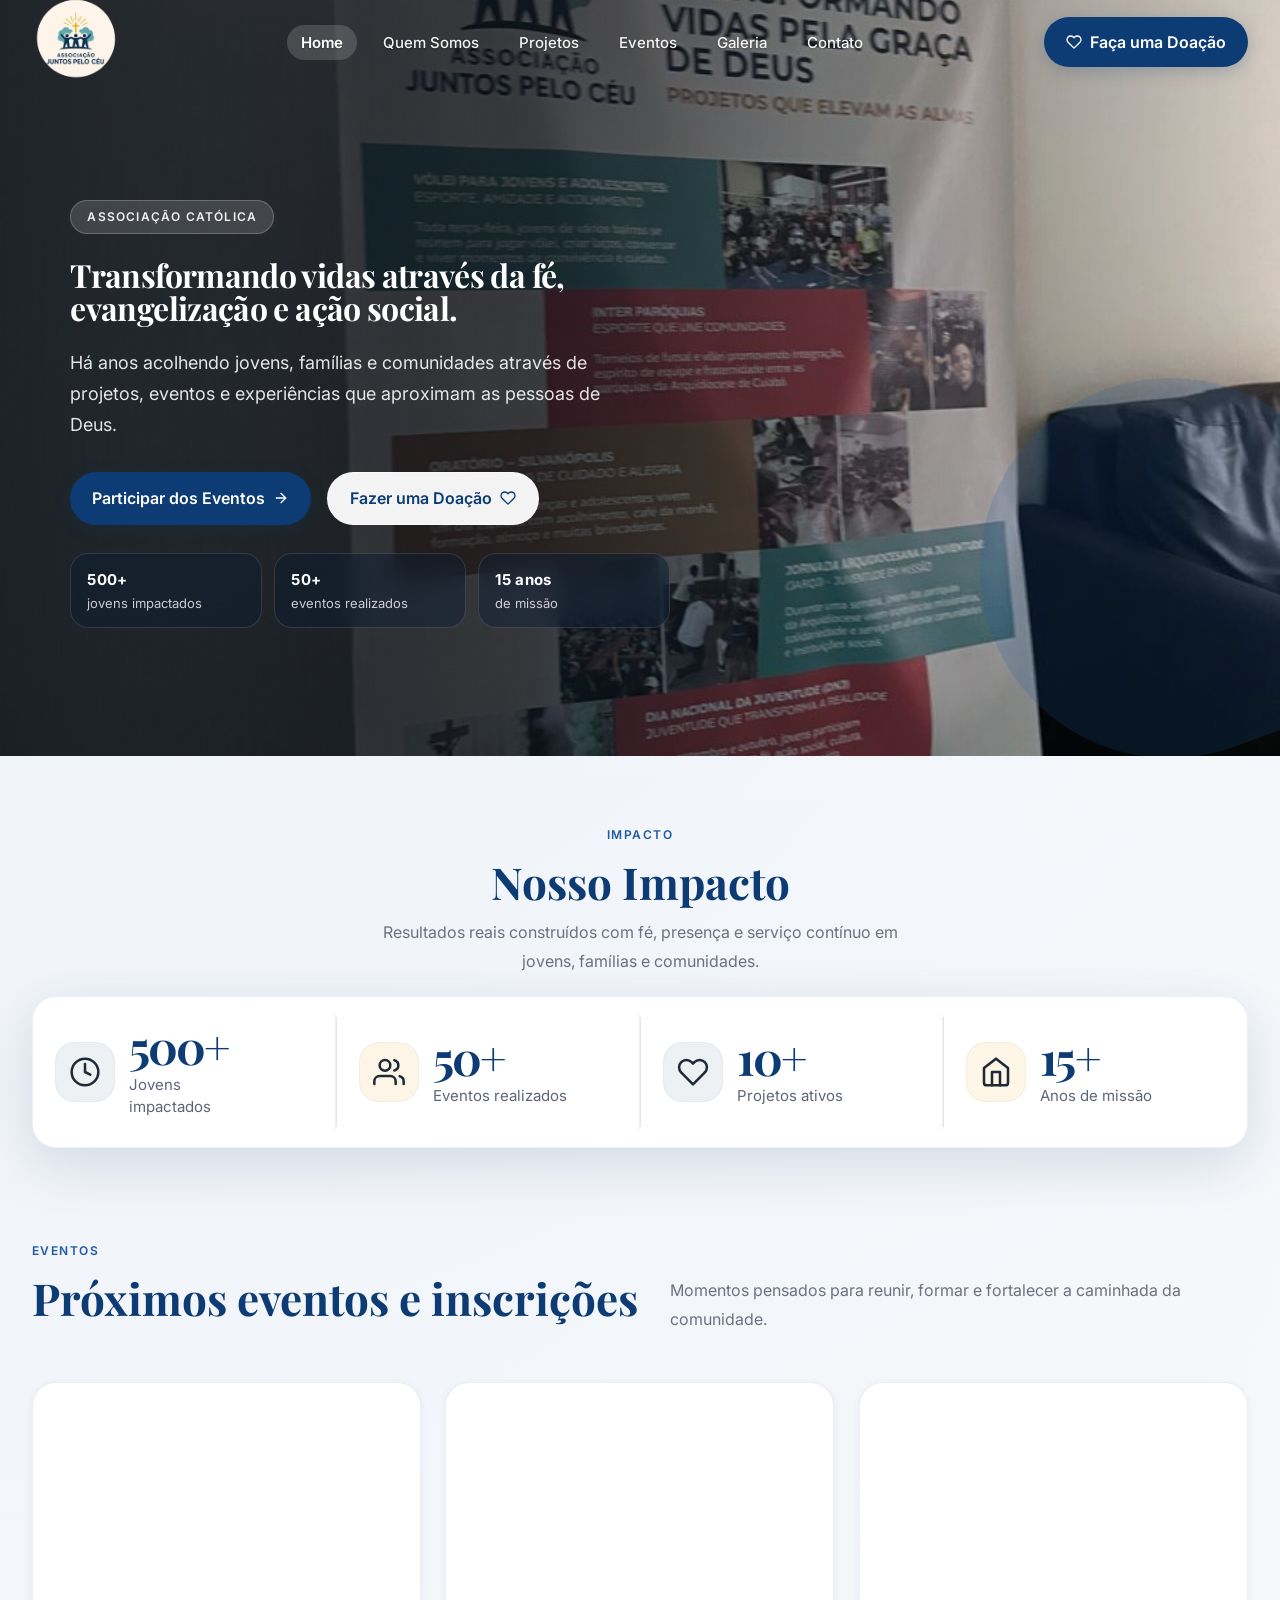
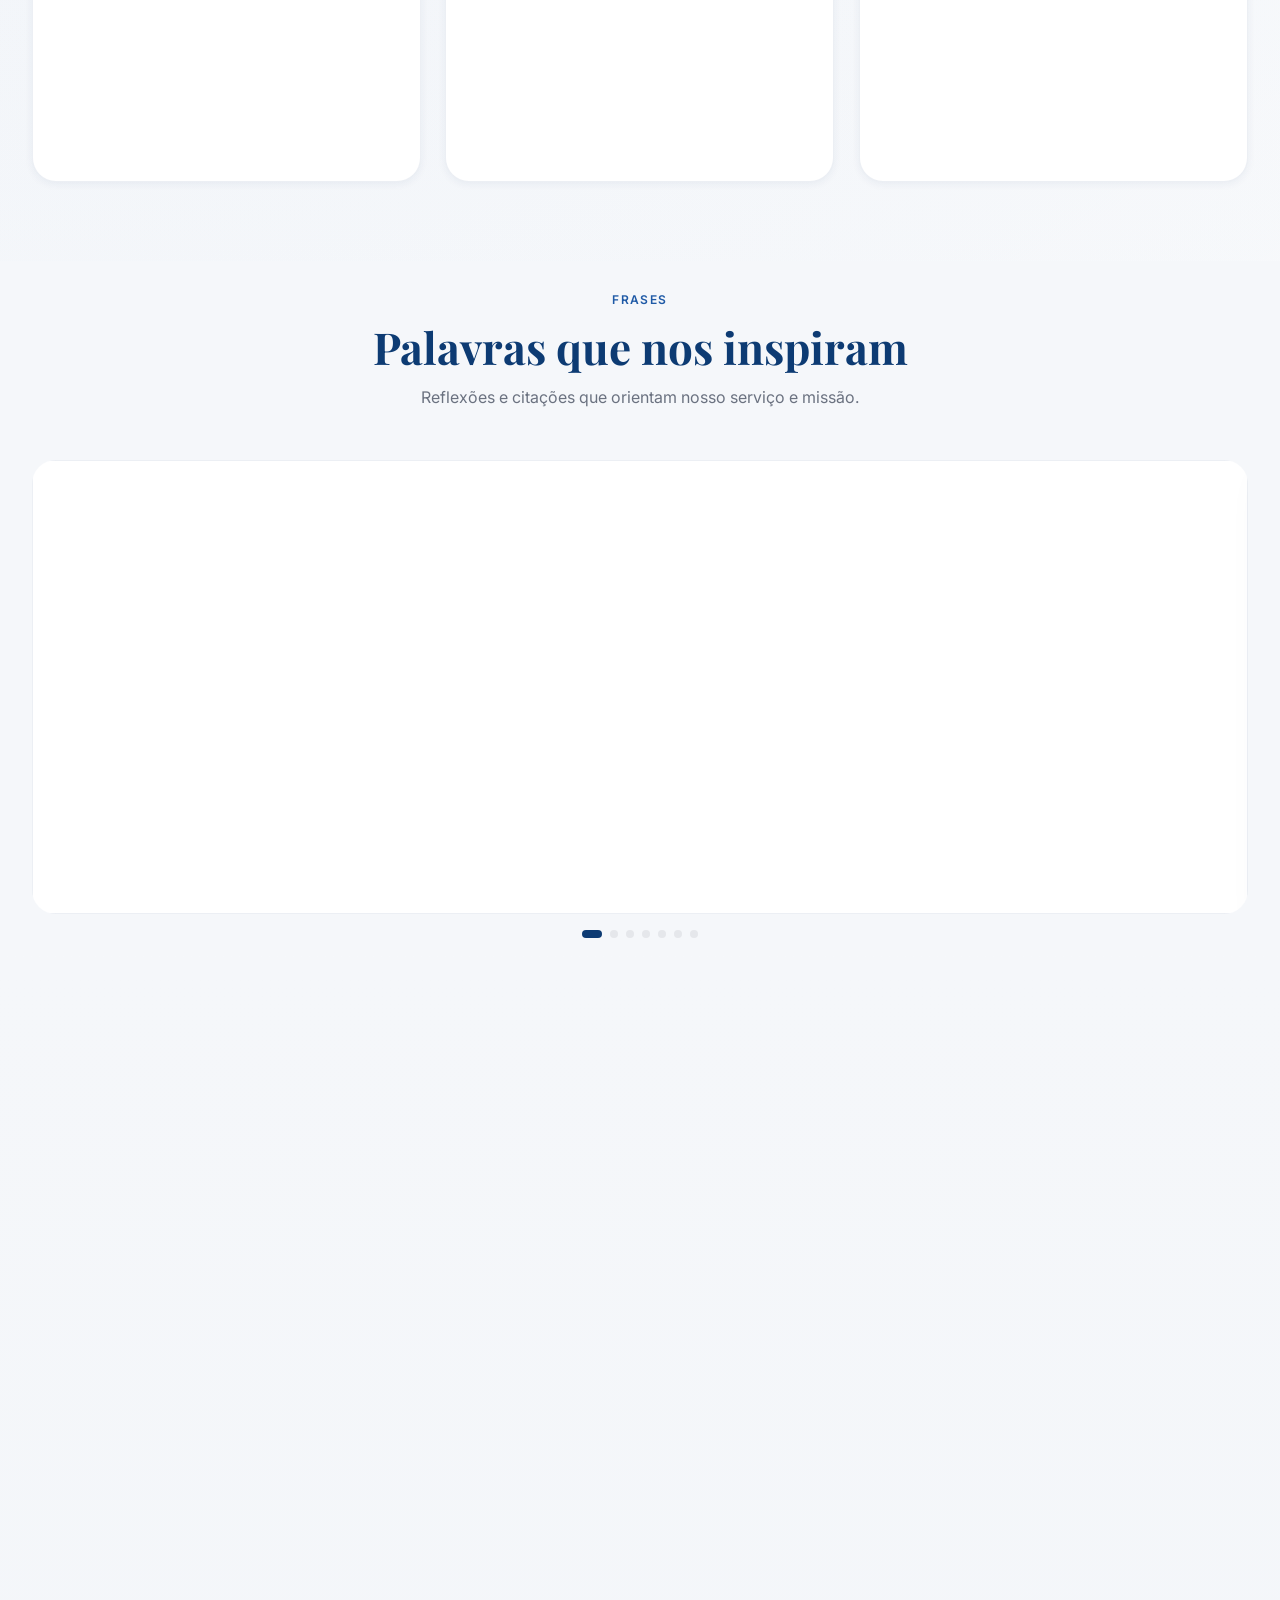
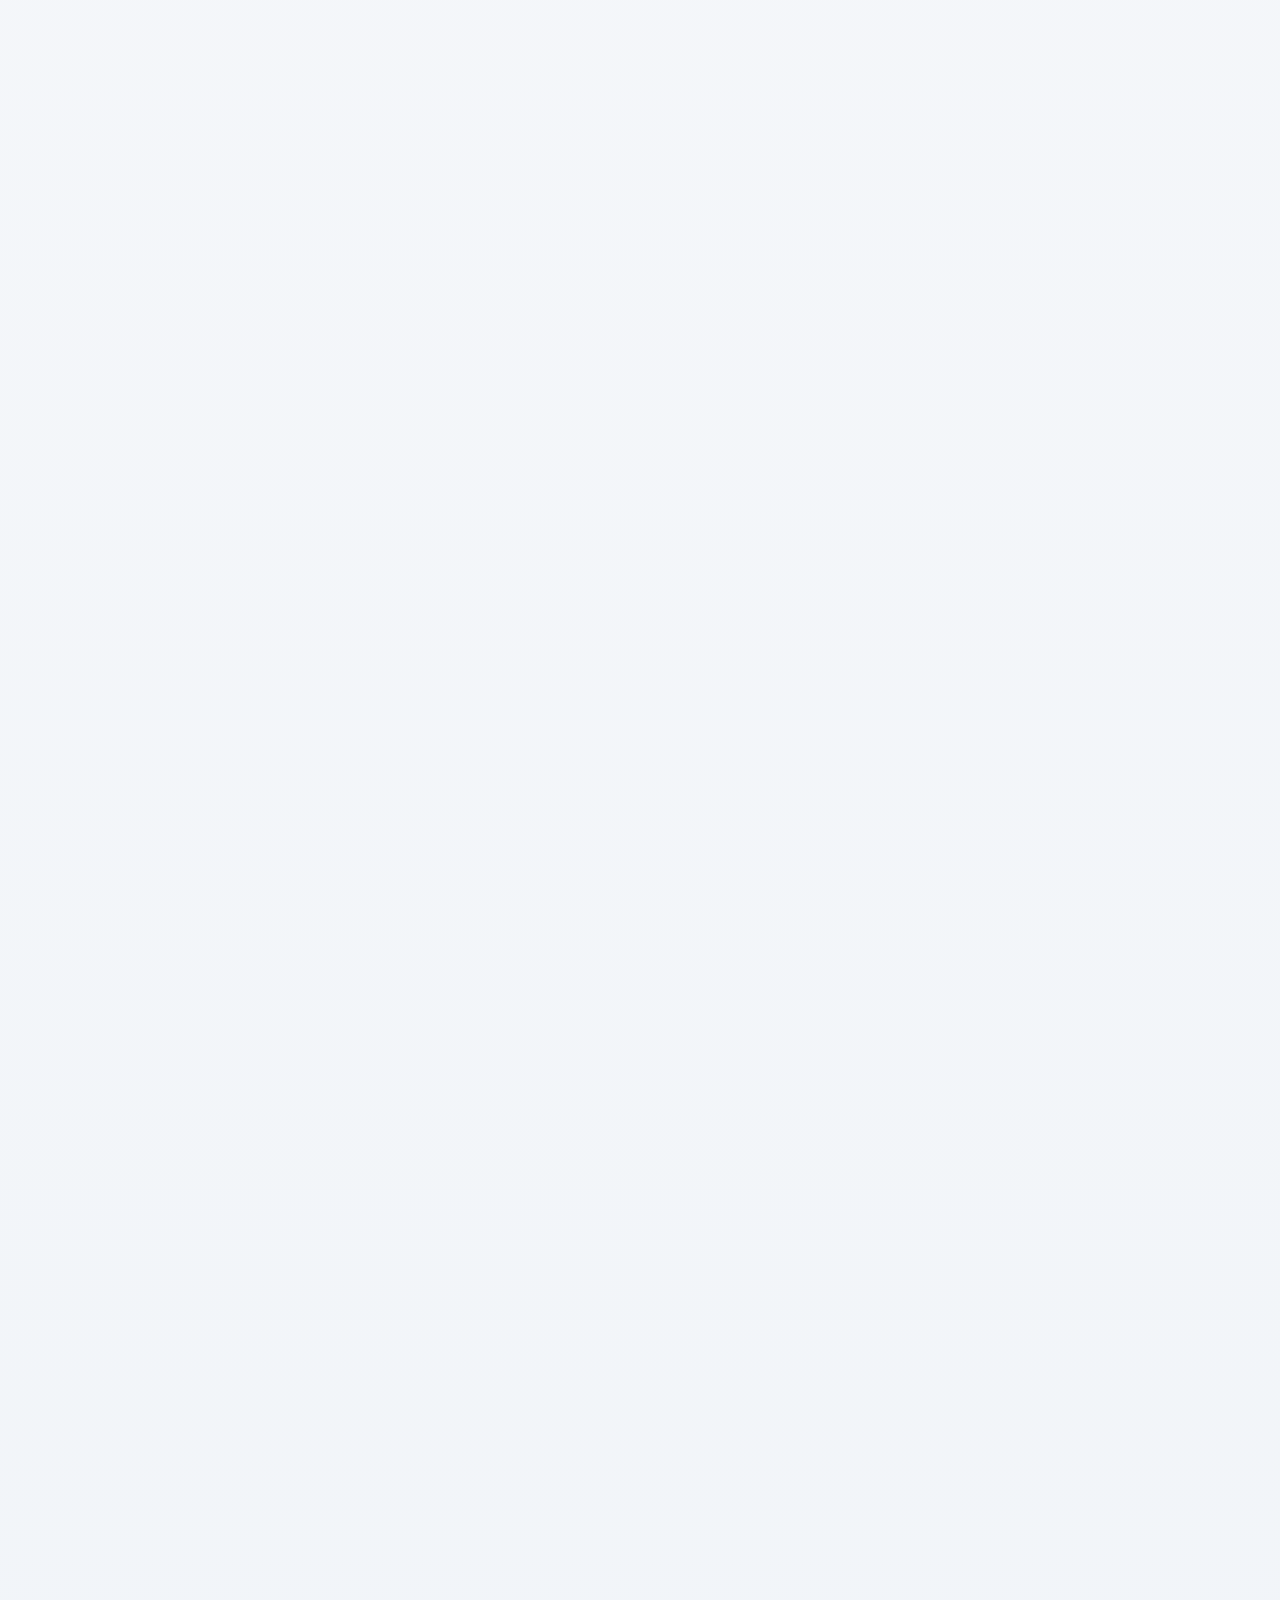
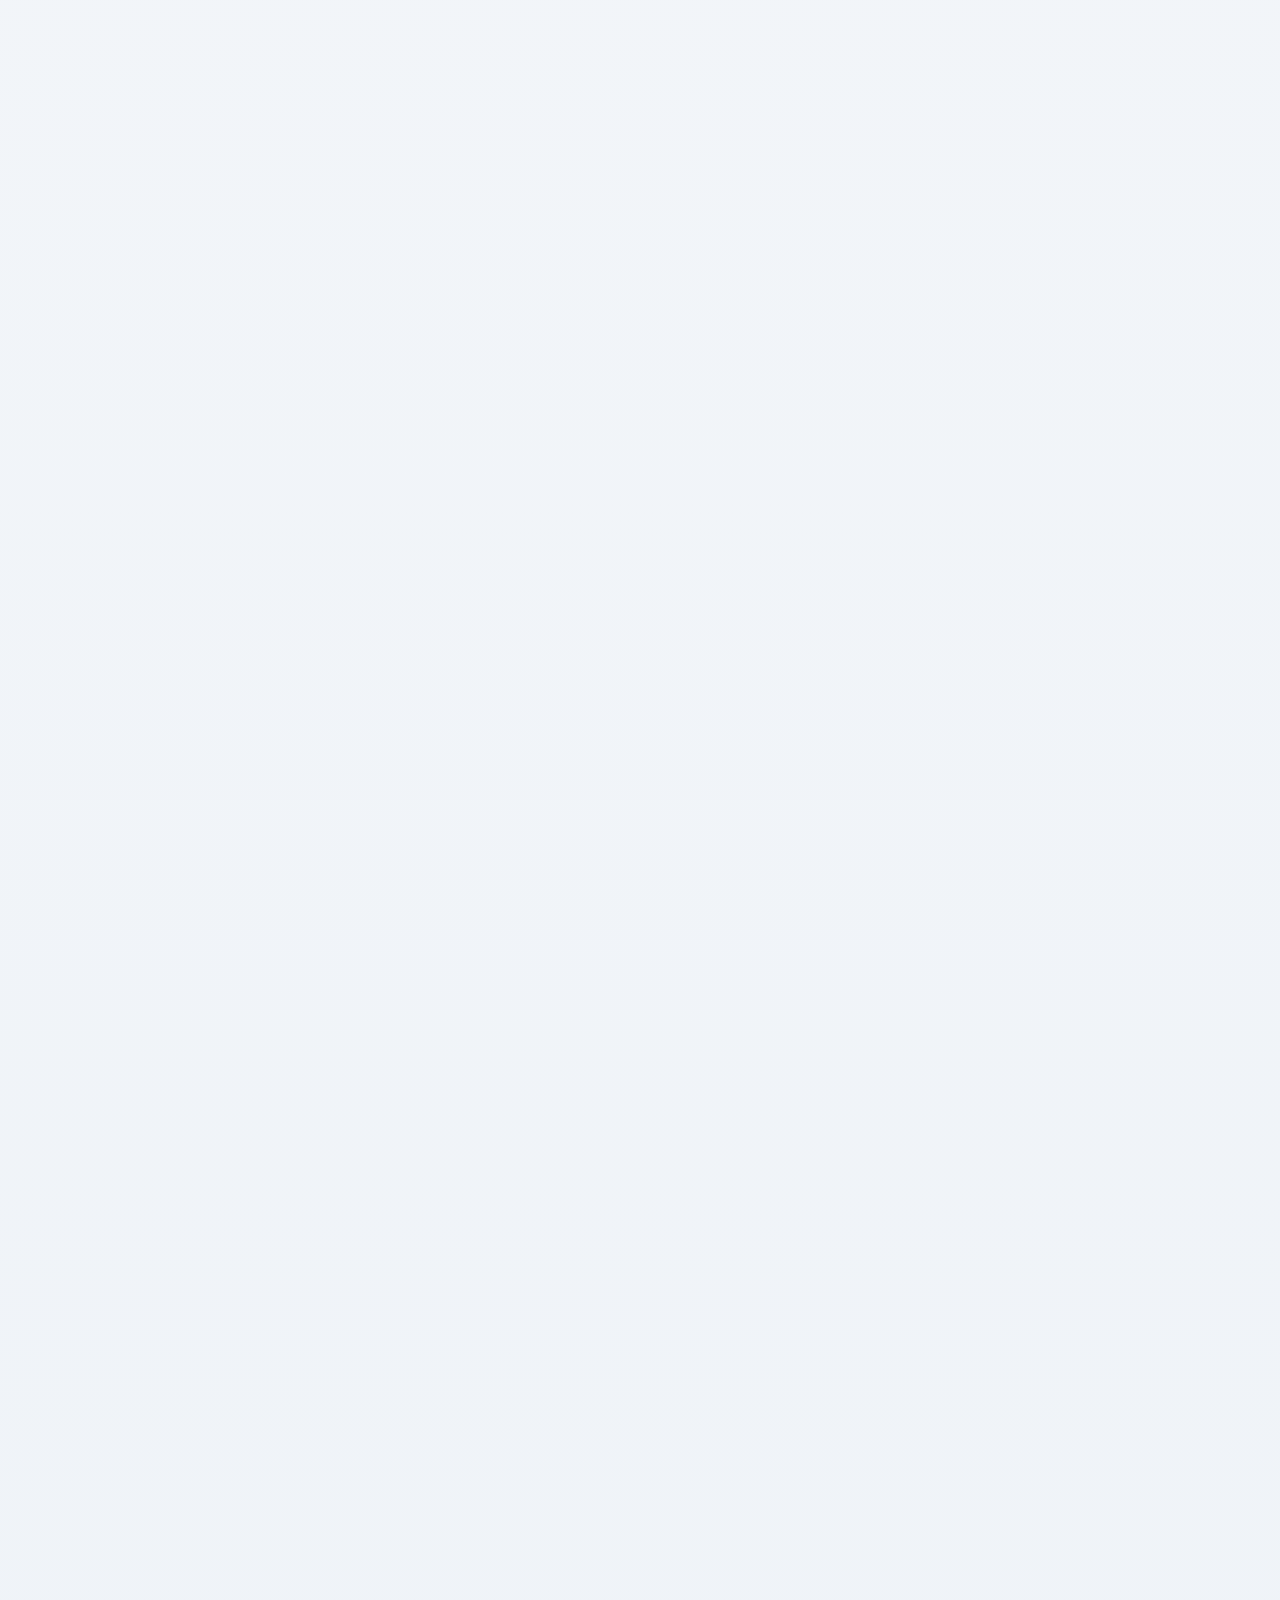
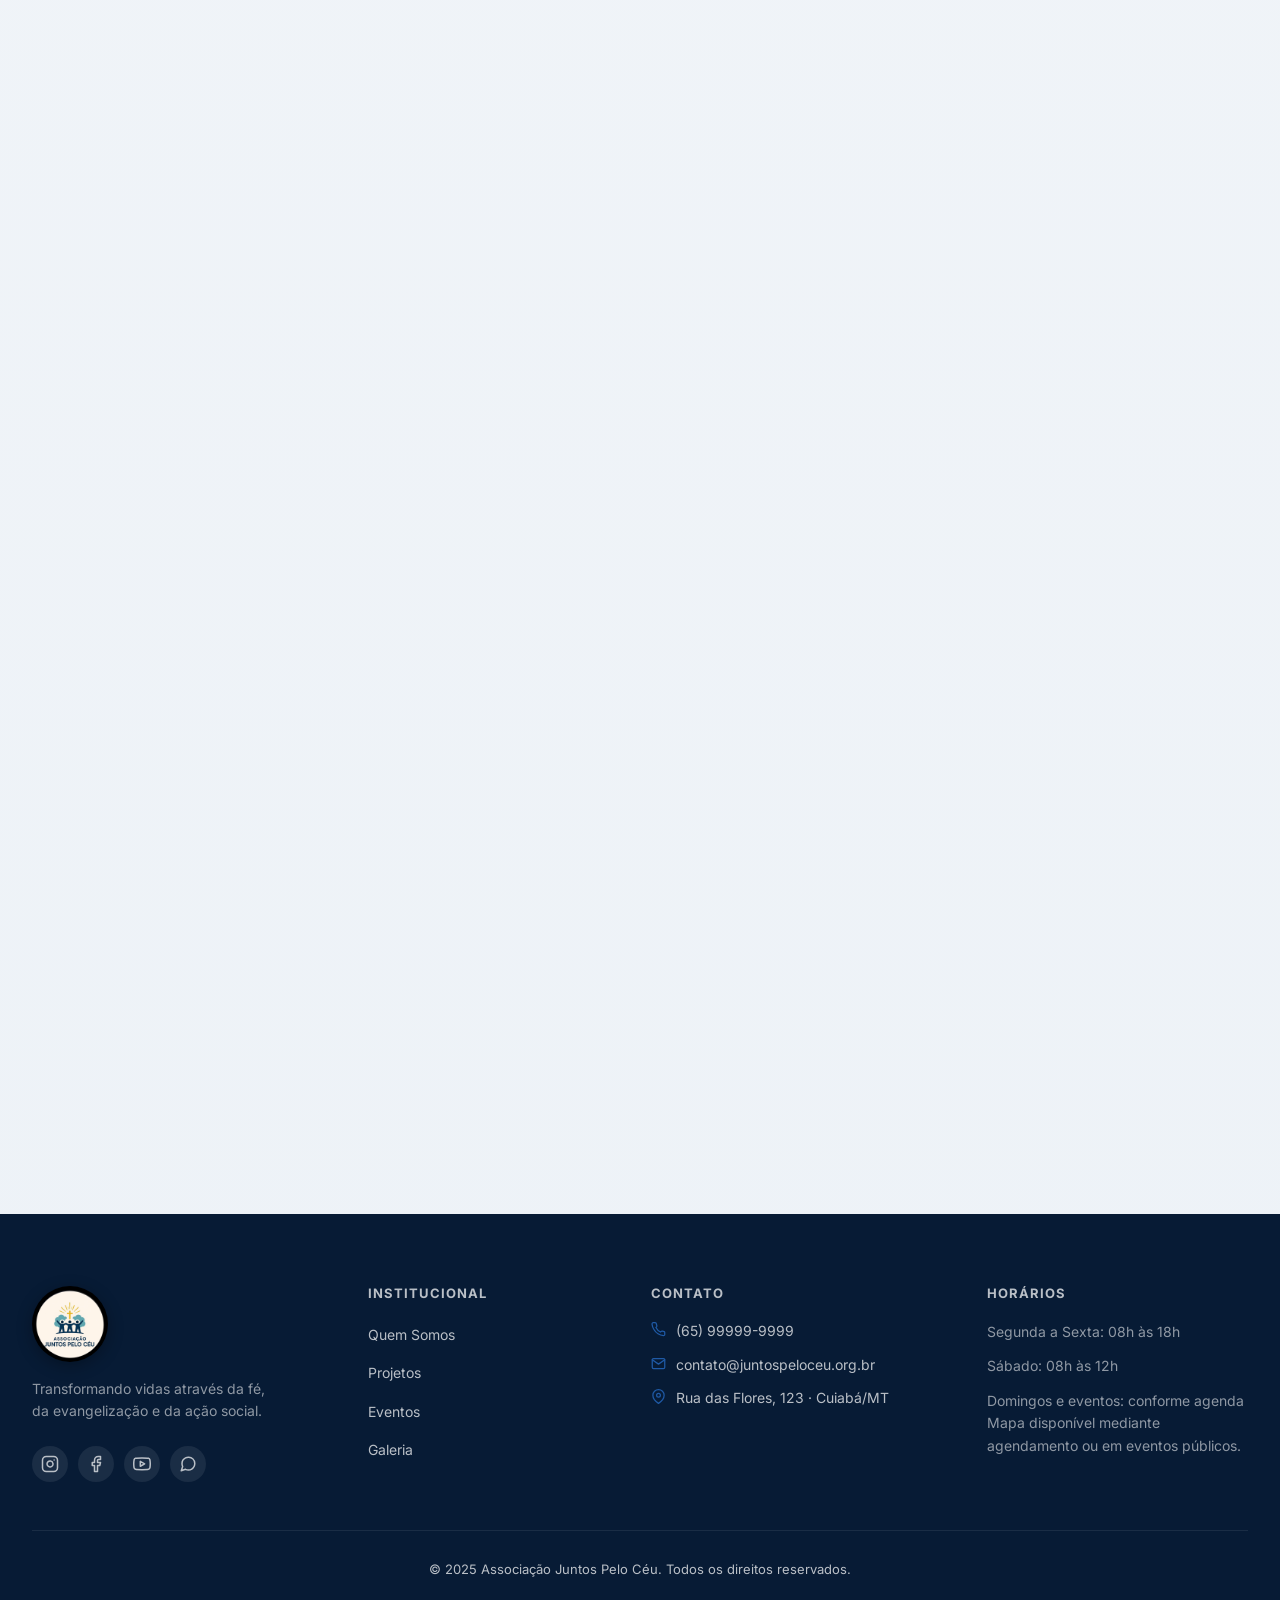
==== commit 695a4c2c: "add frases" ====
--- a/index.html
+++ b/index.html
@@ -207,38 +207,76 @@
       </div>
     </section>
 
-    <!-- ===== DEPOIMENTOS ===== -->
+    <!-- ===== DEPOIMENTOS / FRASES ===== -->
     <section class="testimonials section" id="depoimentos">
       <div class="container">
         <div class="section-header section-header--center">
-          <span class="section-label">Depoimentos</span>
-          <h2 class="section-title">Histórias que inspiram</h2>
-          <p class="section-desc">Pessoas que encontraram acolhimento, direção e esperança ao caminhar com a associação.</p>
+          <span class="section-label">Frases</span>
+          <h2 class="section-title">Palavras que nos inspiram</h2>
+          <p class="section-desc">Reflexões e citações que orientam nosso serviço e missão.</p>
         </div>
         <div class="testimonials__slider" id="testimonials-slider">
           <div class="testimonials__track" id="testimonials-track">
             <article class="testimonial-card">
               <span class="testimonial-card__quote">“</span>
-              <p class="testimonial-card__text">Encontrei um lugar de escuta e oração que me ajudou a recomeçar com coragem e fé.</p>
+              <p class="testimonial-card__text">Quem não vive para servir, não serve para viver.</p>
               <div class="testimonial-card__author">
-                <img class="testimonial-card__avatar" src="assets/images/WhatsApp Image 2026-01-22 at 11.19.22.jpg.jpeg" alt="Maria Clara" loading="lazy" />
-                <div><strong class="testimonial-card__name">Maria Clara</strong><span class="testimonial-card__role">Participante</span></div>
+                <img class="testimonial-card__avatar" src="assets/images/WhatsApp Image 2026-01-22 at 11.06.57.jpg.jpeg" alt="Santa Teresa de Calcutá" loading="lazy" />
+                <div><strong class="testimonial-card__name">Santa Teresa de Calcutá</strong><span class="testimonial-card__role">Santa</span></div>
               </div>
             </article>
+
             <article class="testimonial-card">
               <span class="testimonial-card__quote">“</span>
-              <p class="testimonial-card__text">Os retiros e formações me fizeram perceber que eu também posso servir com alegria e responsabilidade.</p>
+              <p class="testimonial-card__text">A medida do amor é amar sem medida.</p>
               <div class="testimonial-card__author">
-                <img class="testimonial-card__avatar" src="assets/images/WhatsApp Image 2026-01-22 at 11.14.42.jpg.jpeg" alt="João Pedro" loading="lazy" />
-                <div><strong class="testimonial-card__name">João Pedro</strong><span class="testimonial-card__role">Voluntário</span></div>
+                <img class="testimonial-card__avatar" src="assets/images/WhatsApp Image 2026-01-22 at 11.14.42.jpg.jpeg" alt="Santo Agostinho" loading="lazy" />
+                <div><strong class="testimonial-card__name">Santo Agostinho</strong><span class="testimonial-card__role">Santo Doutor</span></div>
               </div>
             </article>
+
             <article class="testimonial-card">
               <span class="testimonial-card__quote">“</span>
-              <p class="testimonial-card__text">Ver a organização da associação e o cuidado com as pessoas inspira confiança e vontade de participar mais.</p>
+              <p class="testimonial-card__text">As obras de amor ao próximo são a manifestação externa mais perfeita da graça interior do Espírito.</p>
               <div class="testimonial-card__author">
-                <img class="testimonial-card__avatar" src="assets/images/WhatsApp Image 2026-01-22 at 12.05.09.jpg.jpeg" alt="Ana Beatriz" loading="lazy" />
-                <div><strong class="testimonial-card__name">Ana Beatriz</strong><span class="testimonial-card__role">Apoiadora</span></div>
+                <img class="testimonial-card__avatar" src="assets/images/papa-bento-xvi.jpg" alt="Papa Bento XVI" loading="lazy" />
+                <div><strong class="testimonial-card__name">Papa Bento XVI</strong><span class="testimonial-card__role">Papa Emérito</span></div>
+              </div>
+            </article>
+
+            <article class="testimonial-card">
+              <span class="testimonial-card__quote">“</span>
+              <p class="testimonial-card__text">No entardecer da vida, seremos julgados pelo amor.</p>
+              <div class="testimonial-card__author">
+                <img class="testimonial-card__avatar" src="assets/images/sao-joao-da-cruz.jpg" alt="São João da Cruz" loading="lazy" />
+                <div><strong class="testimonial-card__name">São João da Cruz</strong><span class="testimonial-card__role">Santo</span></div>
+              </div>
+            </article>
+
+            <article class="testimonial-card">
+              <span class="testimonial-card__quote">“</span>
+              <p class="testimonial-card__text">Não tenhais medo! Abri, ou melhor, escancarai as portas a Cristo.</p>
+              <div class="testimonial-card__author">
+                <img class="testimonial-card__avatar" src="assets/images/WhatsApp Image 2026-05-24 at 21.55.24.jpeg" alt="Papa São João Paulo II" loading="lazy" />
+                <div><strong class="testimonial-card__name">Papa São João Paulo II</strong><span class="testimonial-card__role">Papa</span></div>
+              </div>
+            </article>
+
+            <article class="testimonial-card">
+              <span class="testimonial-card__quote">“</span>
+              <p class="testimonial-card__text">A melhor maneira de evangelizar é testemunhar Cristo com a própria vida.</p>
+              <div class="testimonial-card__author">
+                <img class="testimonial-card__avatar" src="assets/images/WhatsApp Image 2026-05-24 at 21.55.23.jpeg" alt="Papa São João Paulo II" loading="lazy" />
+                <div><strong class="testimonial-card__name">Papa São João Paulo II</strong><span class="testimonial-card__role">Papa</span></div>
+              </div>
+            </article>
+
+            <article class="testimonial-card">
+              <span class="testimonial-card__quote">“</span>
+              <p class="testimonial-card__text">A caridade é a alma da missão.</p>
+              <div class="testimonial-card__author">
+                <img class="testimonial-card__avatar" src="assets/images/WhatsApp Image 2026-05-24 at 21.55.20.jpeg" alt="Bento XVI (insp.)" loading="lazy" />
+                <div><strong class="testimonial-card__name">Inspirado em Papa Bento XVI</strong><span class="testimonial-card__role">Inspiração</span></div>
               </div>
             </article>
           </div>
@@ -247,6 +285,10 @@
           <button class="testimonials__dot active" data-index="0" aria-label="Depoimento 1"></button>
           <button class="testimonials__dot" data-index="1" aria-label="Depoimento 2"></button>
           <button class="testimonials__dot" data-index="2" aria-label="Depoimento 3"></button>
+          <button class="testimonials__dot" data-index="3" aria-label="Depoimento 4"></button>
+          <button class="testimonials__dot" data-index="4" aria-label="Depoimento 5"></button>
+          <button class="testimonials__dot" data-index="5" aria-label="Depoimento 6"></button>
+          <button class="testimonials__dot" data-index="6" aria-label="Depoimento 7"></button>
         </div>
       </div>
     </section>
--- a/css/style.css
+++ b/css/style.css
@@ -841,9 +841,9 @@
 .difference__card-desc { font-size: 13px; color: var(--color-gray); line-height: 1.6; }
 
 /* ====================================================
-   TESTIMONIALS
+   TESTIMONIALS (COMPACTED)
    ==================================================== */
-.testimonials { background: var(--color-off); overflow: hidden; }
+.testimonials { background: var(--color-off); overflow: hidden; padding-top: 24px; padding-bottom: 16px; }
 .testimonials__slider {
   overflow: hidden;
   border-radius: var(--radius-lg);
@@ -852,16 +852,7 @@
   display: flex;
   transition: transform 0.5s cubic-bezier(0.4, 0, 0.2, 1);
 }
-.testimonial-card {
-  flex: 0 0 calc(33.333% - 16px);
-  background: var(--color-white);
-  border-radius: var(--radius-lg);
-  padding: 40px 36px;
-  margin-right: 24px;
-  box-shadow: var(--shadow-sm);
-  position: relative;
-  transition: transform var(--transition), box-shadow var(--transition);
-}
+
 .testimonial-card:last-child { margin-right: 0; }
 .testimonial-card:hover {
   transform: translateY(-4px);
@@ -869,23 +860,23 @@
 }
 .testimonial-card__quote {
   font-family: var(--font-serif);
-  font-size: 72px;
-  line-height: 0.6;
+  font-size: 48px;
+  line-height: 0.8;
   color: var(--color-blue);
-  opacity: 0.3;
-  margin-bottom: 16px;
+  opacity: 0.28;
+  margin-bottom: 8px;
 }
 .testimonial-card__stars {
   color: var(--color-yellow);
+  font-size: 13px;
+  letter-spacing: 1.5px;
+  margin-bottom: 8px;
+}
+.testimonial-card__text {
   font-size: 14px;
-  letter-spacing: 2px;
-  margin-bottom: 16px;
-}
-.testimonial-card__text {
-  font-size: 15px;
   color: var(--color-gray);
-  line-height: 1.75;
-  margin-bottom: 28px;
+  line-height: 1.45;
+  margin-bottom: 12px;
 }
 .testimonial-card__author {
   display: flex;
@@ -907,7 +898,7 @@
   color: var(--color-navy);
 }
 .testimonial-card__role {
-  font-size: 12px;
+  font-size: 11px;
   color: var(--color-blue);
   font-weight: 600;
   text-transform: uppercase;
@@ -917,7 +908,7 @@
   display: flex;
   justify-content: center;
   gap: 8px;
-  margin-top: 32px;
+  margin-top: 16px;
 }
 .testimonials__dot {
   width: 8px;
@@ -929,7 +920,7 @@
 }
 .testimonials__dot.active {
   background: var(--color-navy);
-  width: 24px;
+  width: 20px;
   border-radius: 4px;
 }
 
@@ -1799,6 +1790,7 @@
   background: rgba(255,255,255,0.96);
   border: 1px solid rgba(13,59,115,0.08);
   box-shadow: 0 18px 42px rgba(13,59,115,0.08);
+  padding: 16px 14px;
 }
 
 .gallery__grid--home {
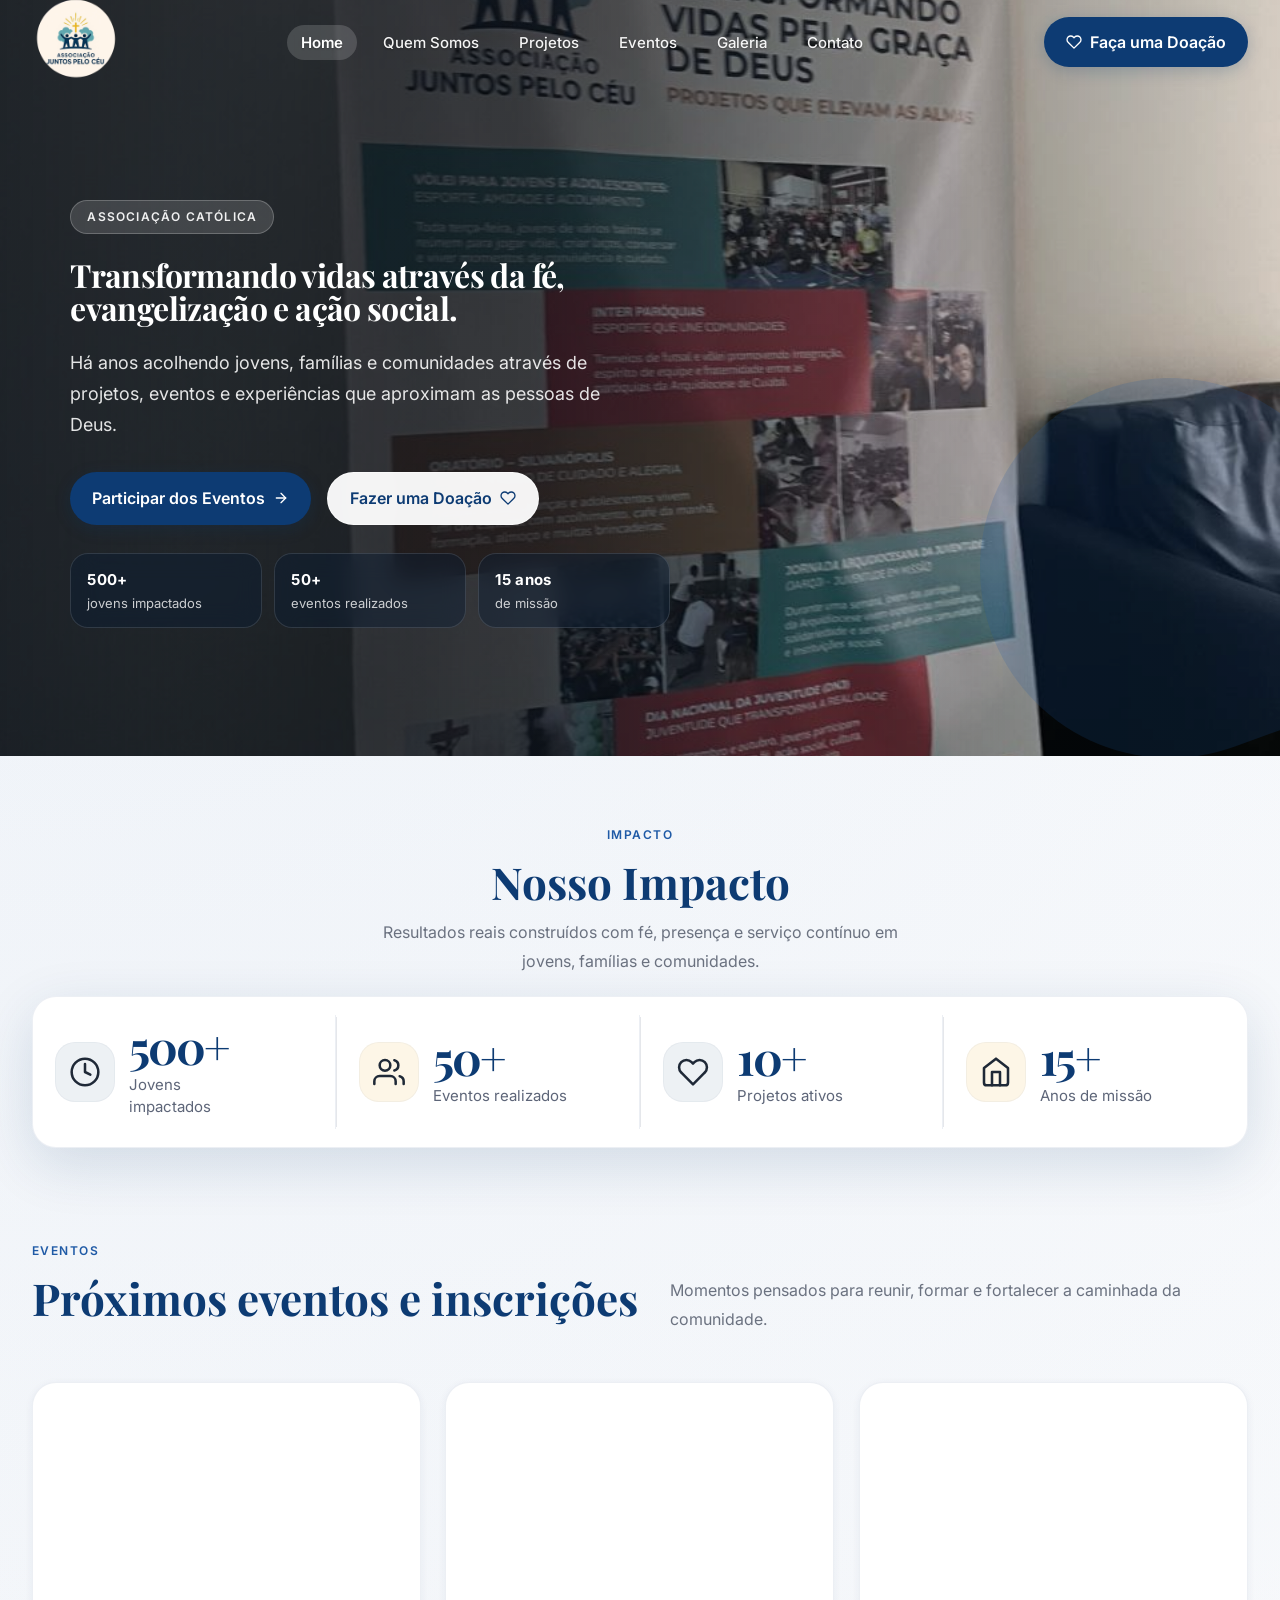
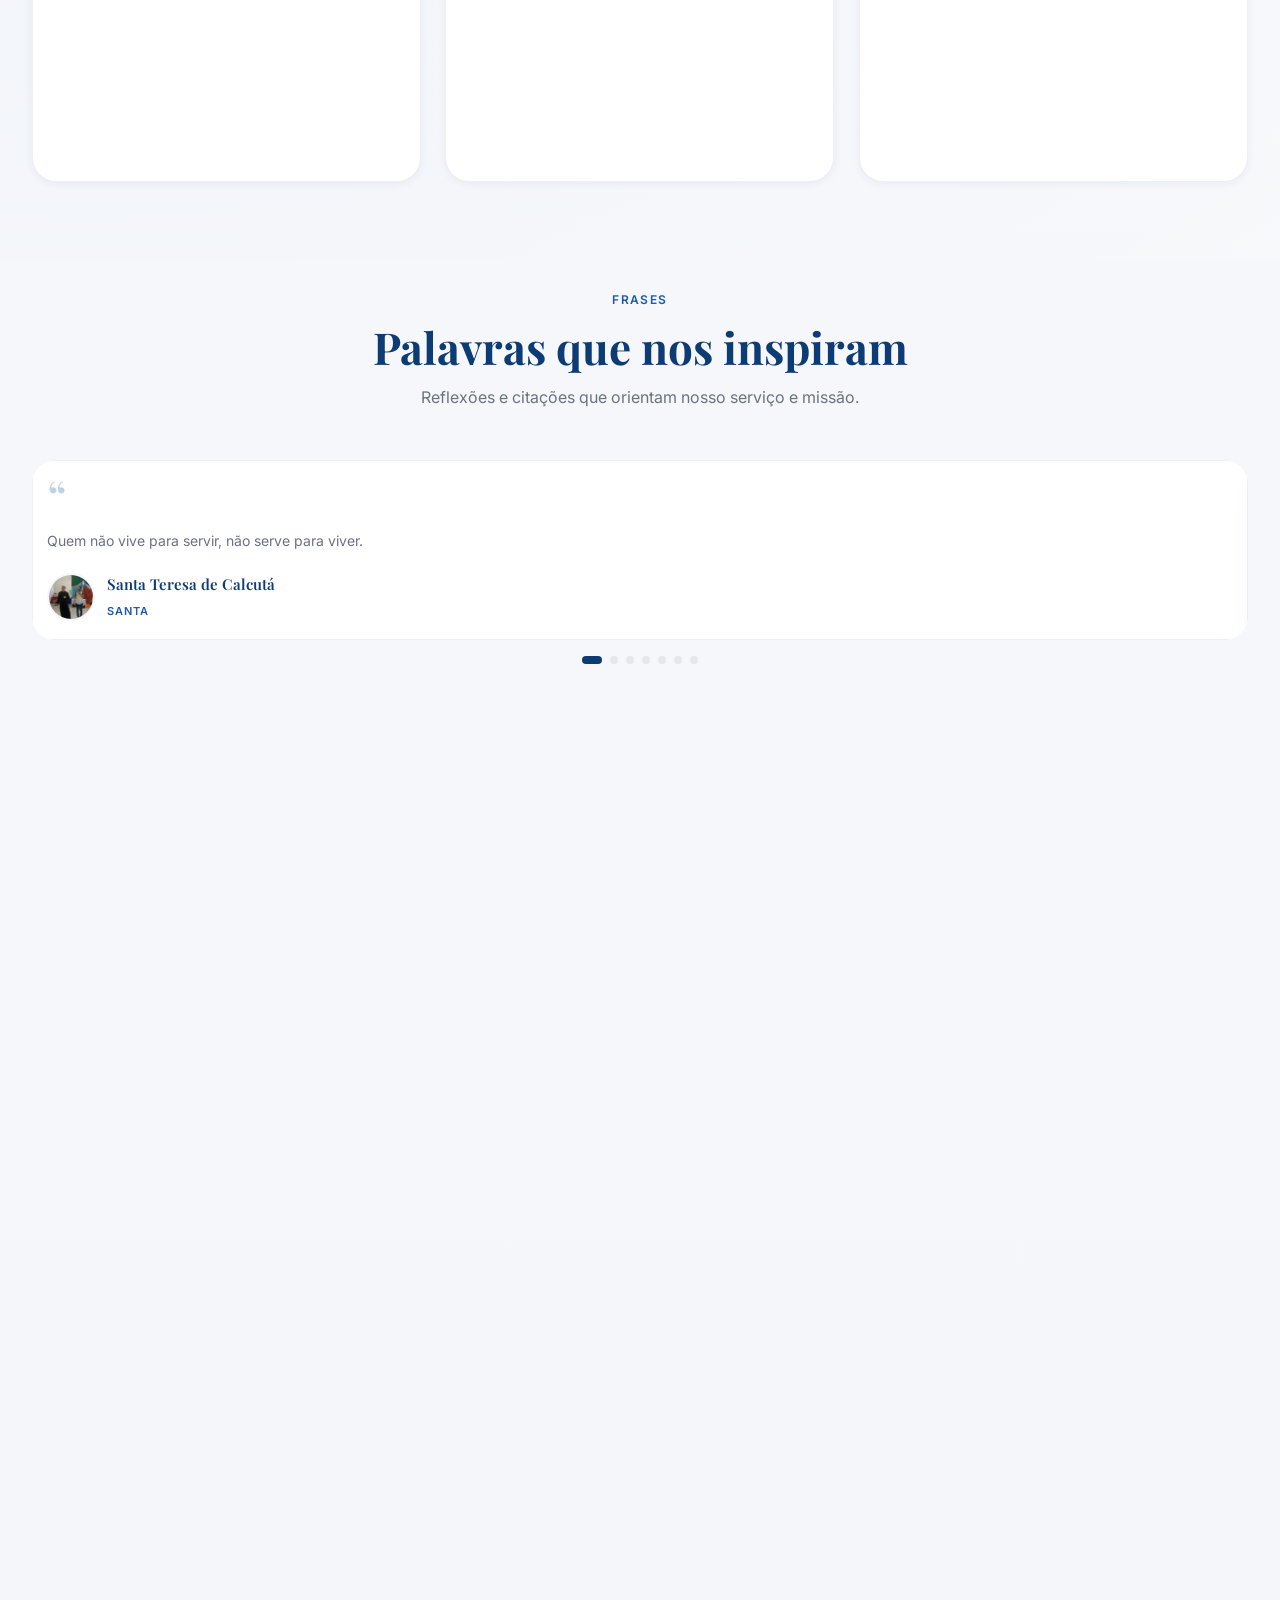
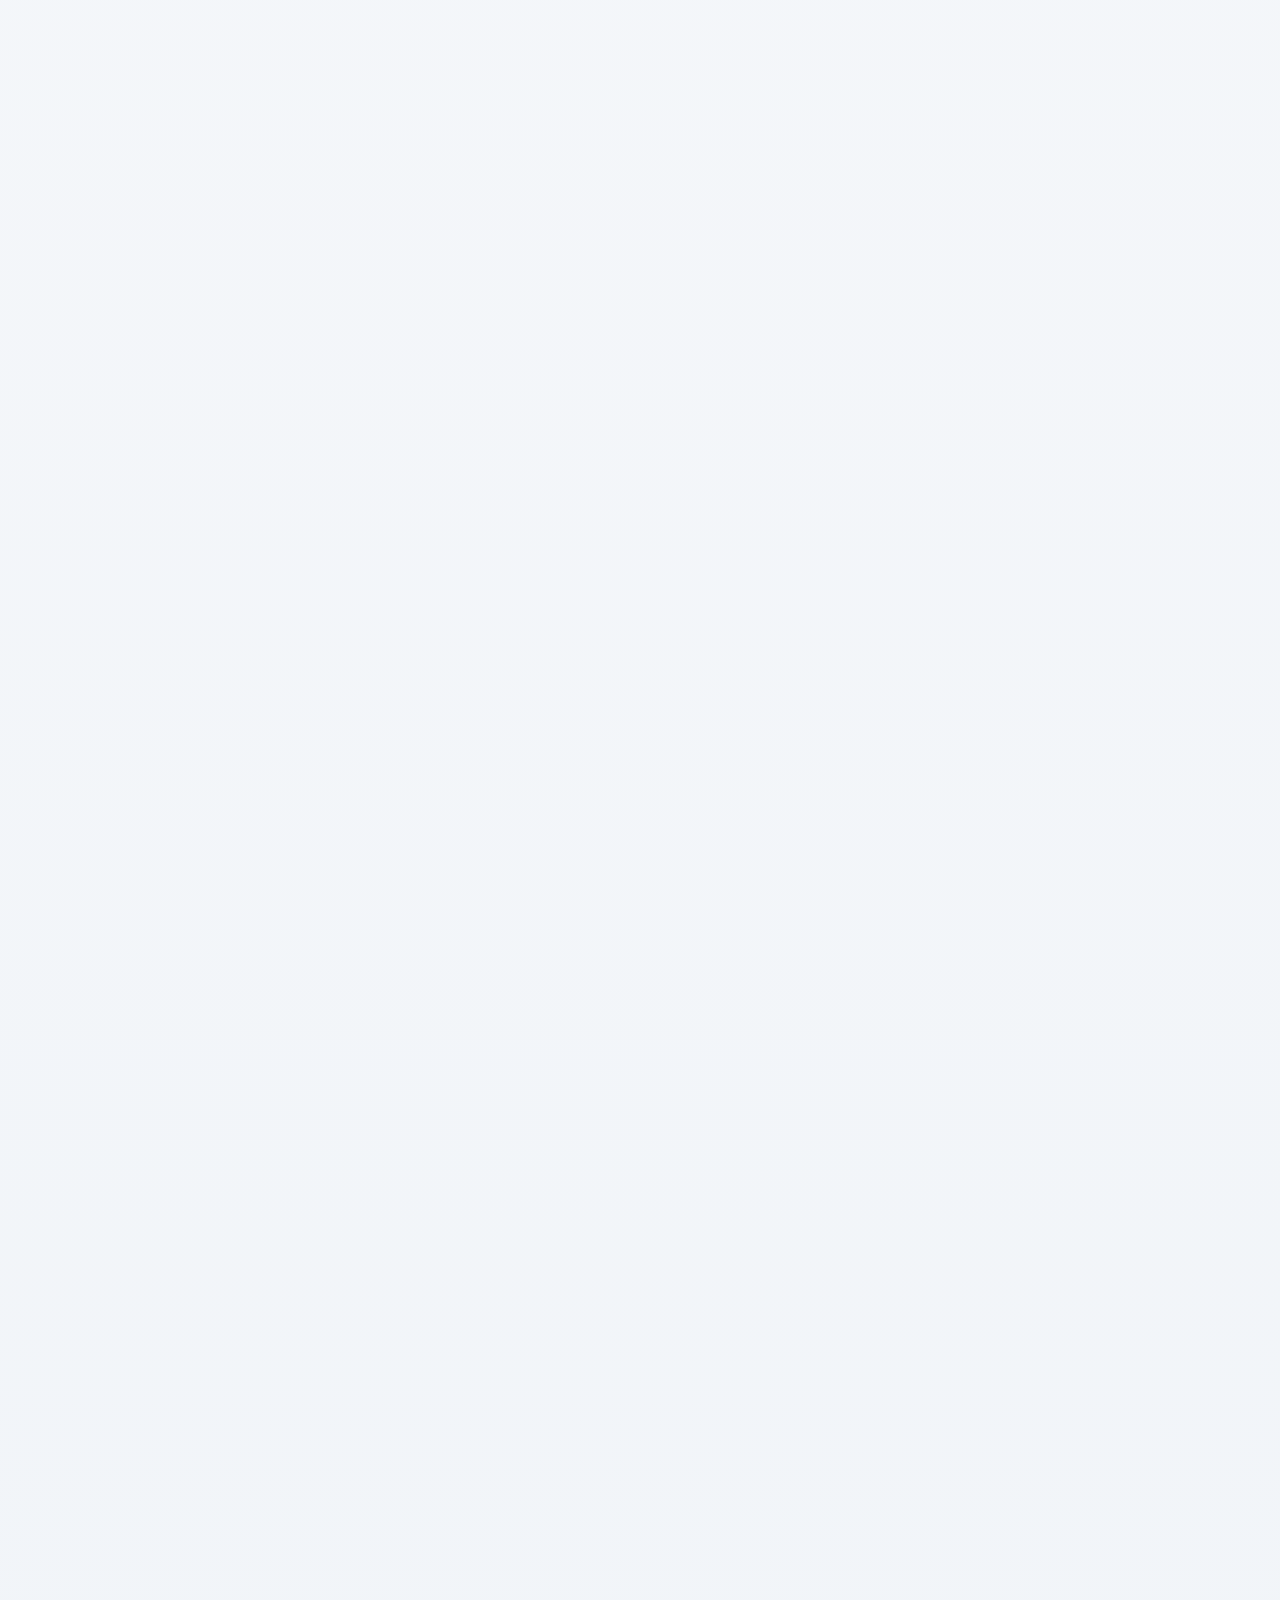
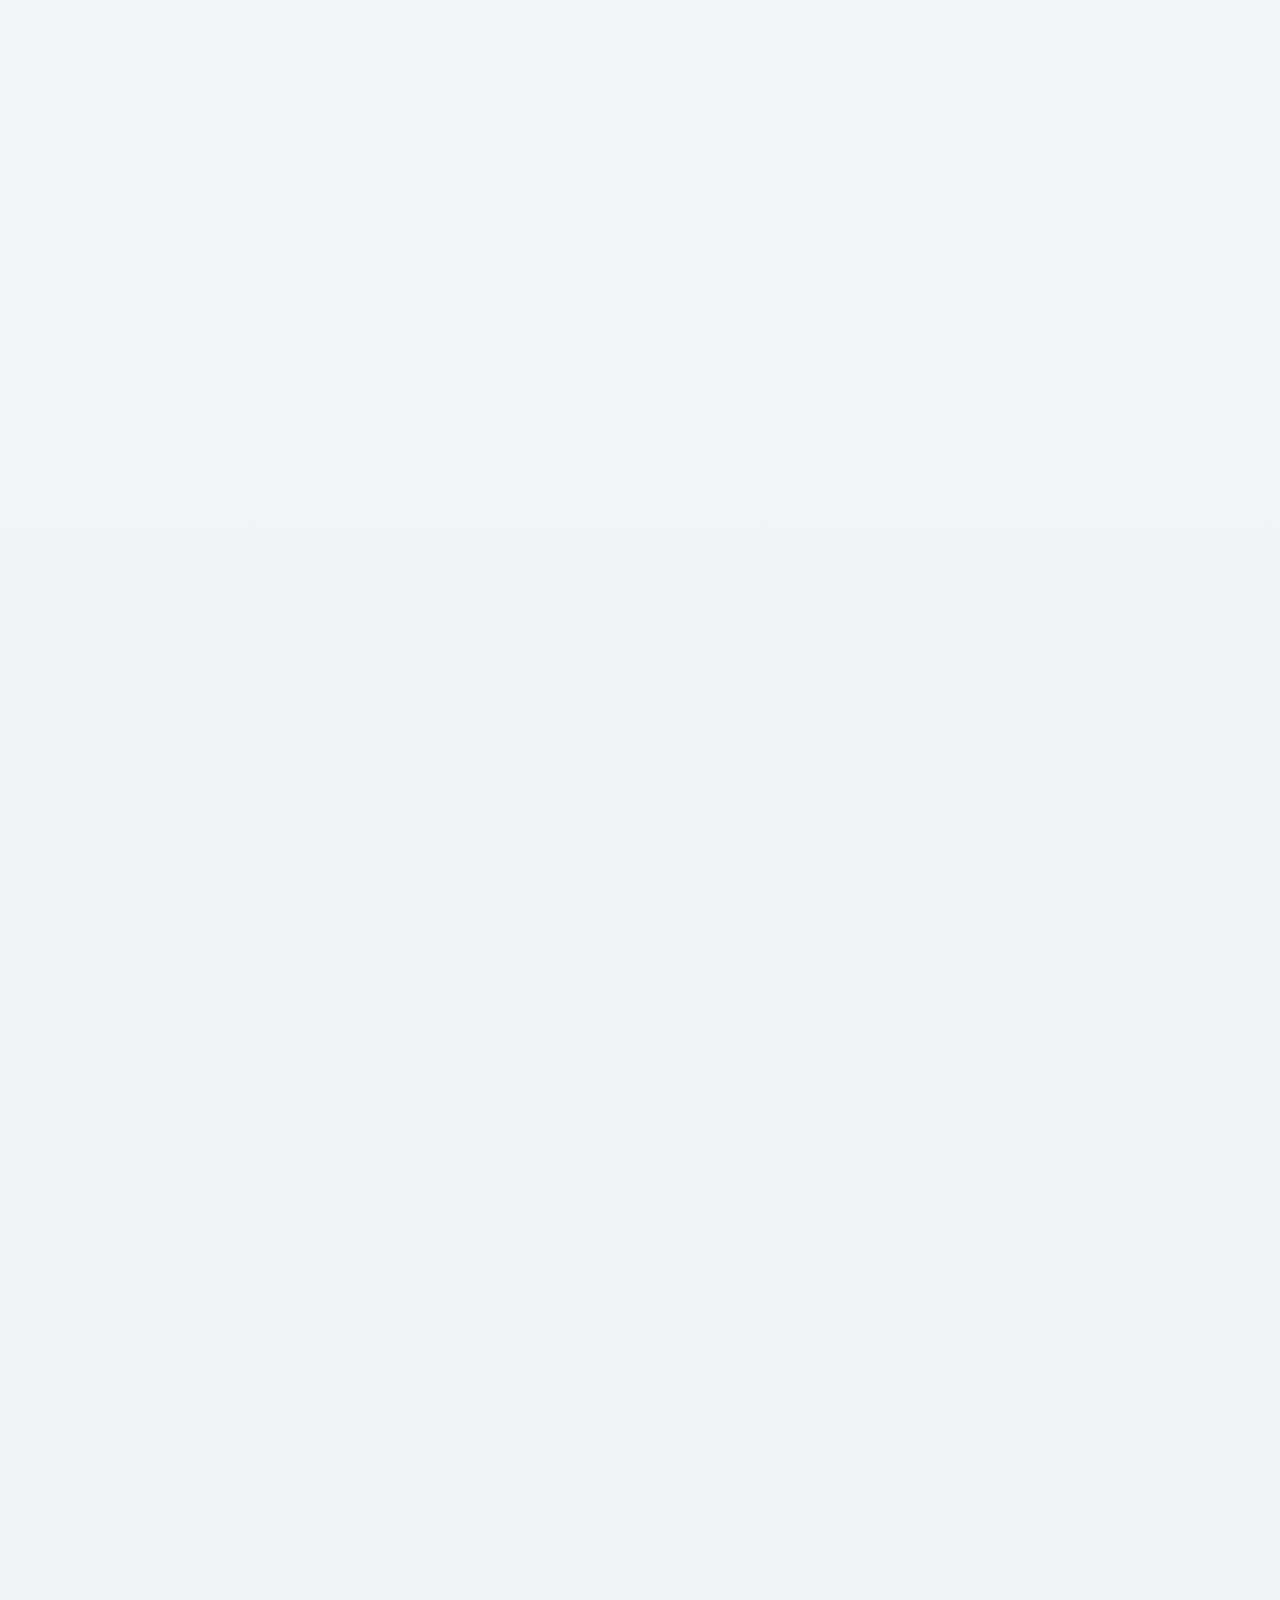
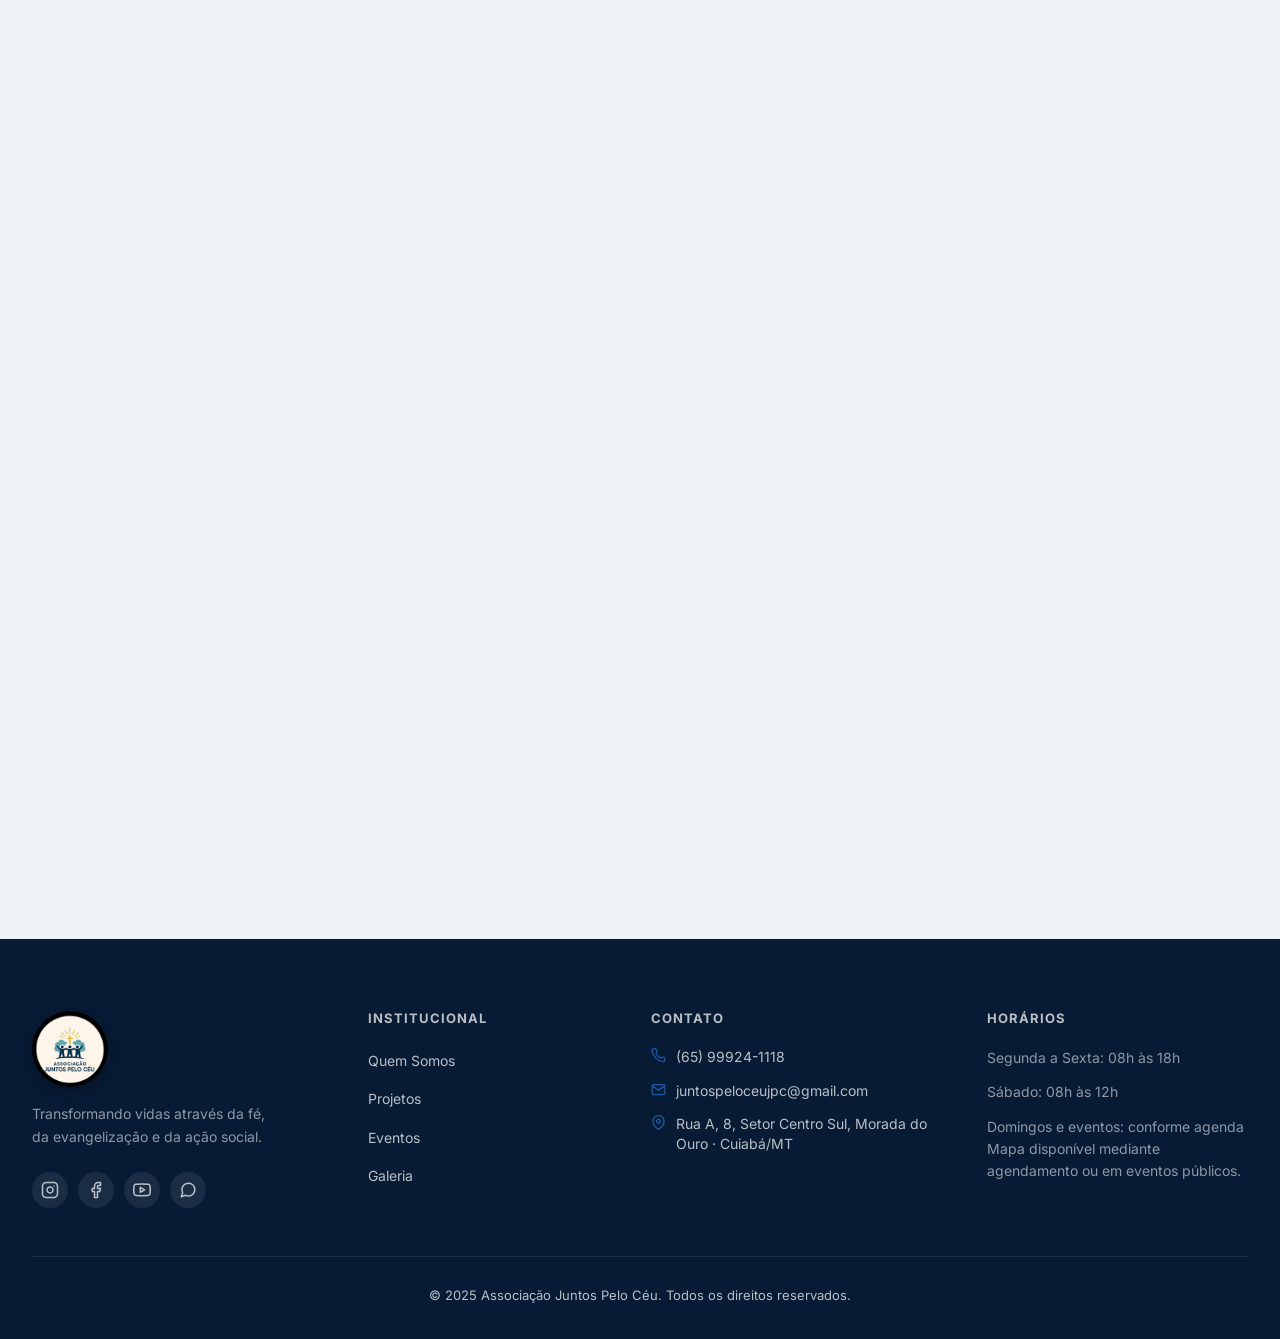
==== commit 34e1ee3d: "add association datas" ====
--- a/index.html
+++ b/index.html
@@ -575,15 +575,15 @@
           <ul class="footer__contact-list">
             <li>
               <svg width="15" height="15" viewBox="0 0 24 24" fill="none" stroke="currentColor" stroke-width="2" stroke-linecap="round" stroke-linejoin="round" aria-hidden="true"><path d="M22 16.92v3a2 2 0 0 1-2.18 2 19.79 19.79 0 0 1-8.63-3.07A19.5 19.5 0 0 1 4.69 12a19.79 19.79 0 0 1-3.07-8.67A2 2 0 0 1 3.6 1.18H6.6a2 2 0 0 1 2 1.72 12.84 12.84 0 0 0 .7 2.81 2 2 0 0 1-.45 2.11L7.91 8.78A16 16 0 0 0 15.22 16.09l.96-.96a2 2 0 0 1 2.11-.45 12.84 12.84 0 0 0 2.81.7A2 2 0 0 1 22 16.92z"></path></svg>
-              <span>(65) 99999-9999</span>
+              <span>(65) 99924-1118</span>
             </li>
             <li>
               <svg width="15" height="15" viewBox="0 0 24 24" fill="none" stroke="currentColor" stroke-width="2" stroke-linecap="round" stroke-linejoin="round" aria-hidden="true"><path d="M4 4h16c1.1 0 2 .9 2 2v12c0 1.1-.9 2-2 2H4c-1.1 0-2-.9-2-2V6c0-1.1.9-2 2-2z"></path><polyline points="22,6 12,13 2,6"></polyline></svg>
-              <span>contato@juntospeloceu.org.br</span>
+              <span>juntospeloceujpc@gmail.com</span>
             </li>
             <li>
               <svg width="15" height="15" viewBox="0 0 24 24" fill="none" stroke="currentColor" stroke-width="2" stroke-linecap="round" stroke-linejoin="round" aria-hidden="true"><path d="M21 10c0 7-9 13-9 13s-9-6-9-13a9 9 0 0 1 18 0z"></path><circle cx="12" cy="10" r="3"></circle></svg>
-              <span>Rua das Flores, 123 · Cuiabá/MT</span>
+              <span> Rua A, 8, Setor Centro Sul, Morada do Ouro · Cuiabá/MT</span>
             </li>
           </ul>
         </div>
@@ -605,7 +605,7 @@
 
   <div class="floating-actions" aria-label="Ações rápidas">
     <a href="#doacao" class="mobile-donate-cta">Doar Agora</a>
-    <a href="https://wa.me/5565999999999" class="floating-whatsapp" aria-label="Falar no WhatsApp" target="_blank" rel="noreferrer">
+    <a href="https://wa.me/5565999241118" class="floating-whatsapp" aria-label="Falar no WhatsApp" target="_blank" rel="noreferrer">
       <svg width="22" height="22" viewBox="0 0 24 24" fill="none" stroke="currentColor" stroke-width="2" stroke-linecap="round" stroke-linejoin="round" aria-hidden="true"><path d="M21 11.5a8.38 8.38 0 0 1-.9 3.8 8.5 8.5 0 0 1-7.6 4.7 8.38 8.38 0 0 1-3.8-.9L3 21l1.9-5.7a8.38 8.38 0 0 1-.9-3.8 8.5 8.5 0 0 1 4.7-7.6 8.38 8.38 0 0 1 3.8-.9h.5a8.48 8.48 0 0 1 8 8v.5z"></path></svg>
     </a>
     <button id="back-to-top" class="back-to-top" type="button" aria-label="Voltar ao topo">
--- a/css/style.css
+++ b/css/style.css
@@ -70,6 +70,10 @@
   content-visibility: auto;
   contain-intrinsic-size: 1px 420px;
 }
+.testimonial-card {
+  content-visibility: visible;
+  contain-intrinsic-size: auto;
+}
 .section-label {
   display: inline-block;
   font-family: var(--font-sans);
@@ -851,6 +855,13 @@
 .testimonials__track {
   display: flex;
   transition: transform 0.5s cubic-bezier(0.4, 0, 0.2, 1);
+}
+
+.testimonial-card {
+  display: flex;
+  flex-direction: column;
+  gap: 8px;
+  padding: 12px 12px 10px;
 }
 
 .testimonial-card:last-child { margin-right: 0; }
@@ -1266,7 +1277,6 @@
   .projects__grid,
   .testimonials__track {
     display: flex;
-    overflow-x: auto;
     gap: 16px;
     scroll-snap-type: x mandatory;
     -webkit-overflow-scrolling: touch;
@@ -1415,11 +1425,15 @@
   .project-card__text { font-size: 14px; margin-bottom: 14px; }
 
   .testimonials { background: transparent; }
-  .testimonials__slider { overflow: visible; }
-  .testimonial-card { padding: 24px 20px; border-radius: 24px; }
-  .testimonial-card__quote { font-size: 56px; margin-bottom: 12px; }
-  .testimonial-card__text { font-size: 16px; margin-bottom: 20px; }
-  .testimonials__dots { margin-top: 20px; }
+  .testimonials__slider { overflow: hidden; }
+  .testimonial-card { padding: 12px 12px 10px; border-radius: 20px; gap: 6px; }
+  .testimonial-card__quote { font-size: 40px; margin-bottom: 0; }
+  .testimonial-card__stars { margin-bottom: 4px; }
+  .testimonial-card__text { font-size: 14px; line-height: 1.35; margin-bottom: 8px; }
+  .testimonial-card__author { gap: 8px; align-items: center; }
+  .testimonial-card__avatar { width: 40px; height: 40px; }
+  .testimonial-card__name { font-size: 14px; }
+  .testimonials__dots { margin-top: 12px; }
 
   .gallery__grid { grid-template-columns: 1fr 1fr; gap: 10px; }
   .gallery__item--wide { grid-column: span 2; }
@@ -1458,7 +1472,7 @@
   .footer__nav-list { gap: 10px; }
   .footer__tagline { max-width: none; }
 
-  .testimonial-card { padding: 28px 24px; }
+  .testimonial-card { padding: 12px 12px 10px; }
 
   .gallery-page__toolbar { flex-direction: column; align-items: flex-start; }
   .gallery-toolbar { width: 100%; overflow-x: auto; flex-wrap: nowrap; padding-bottom: 4px; }
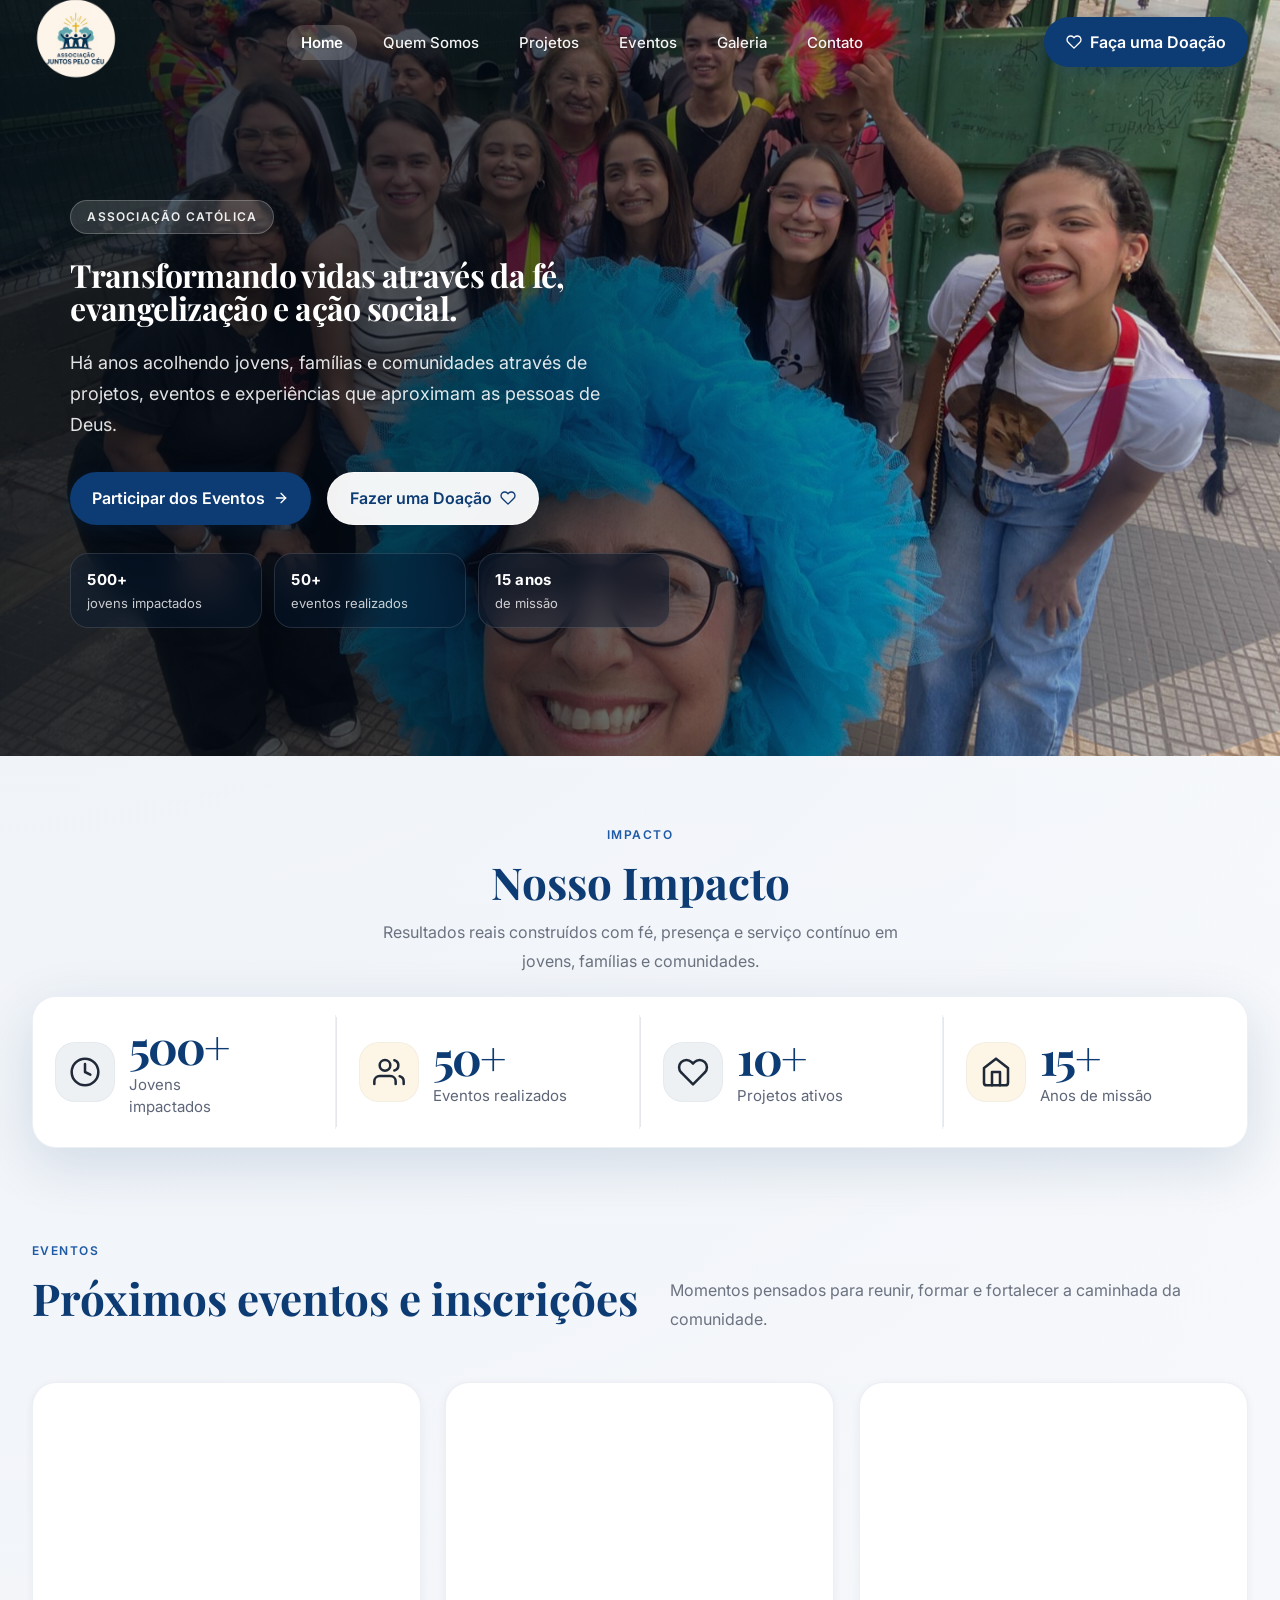
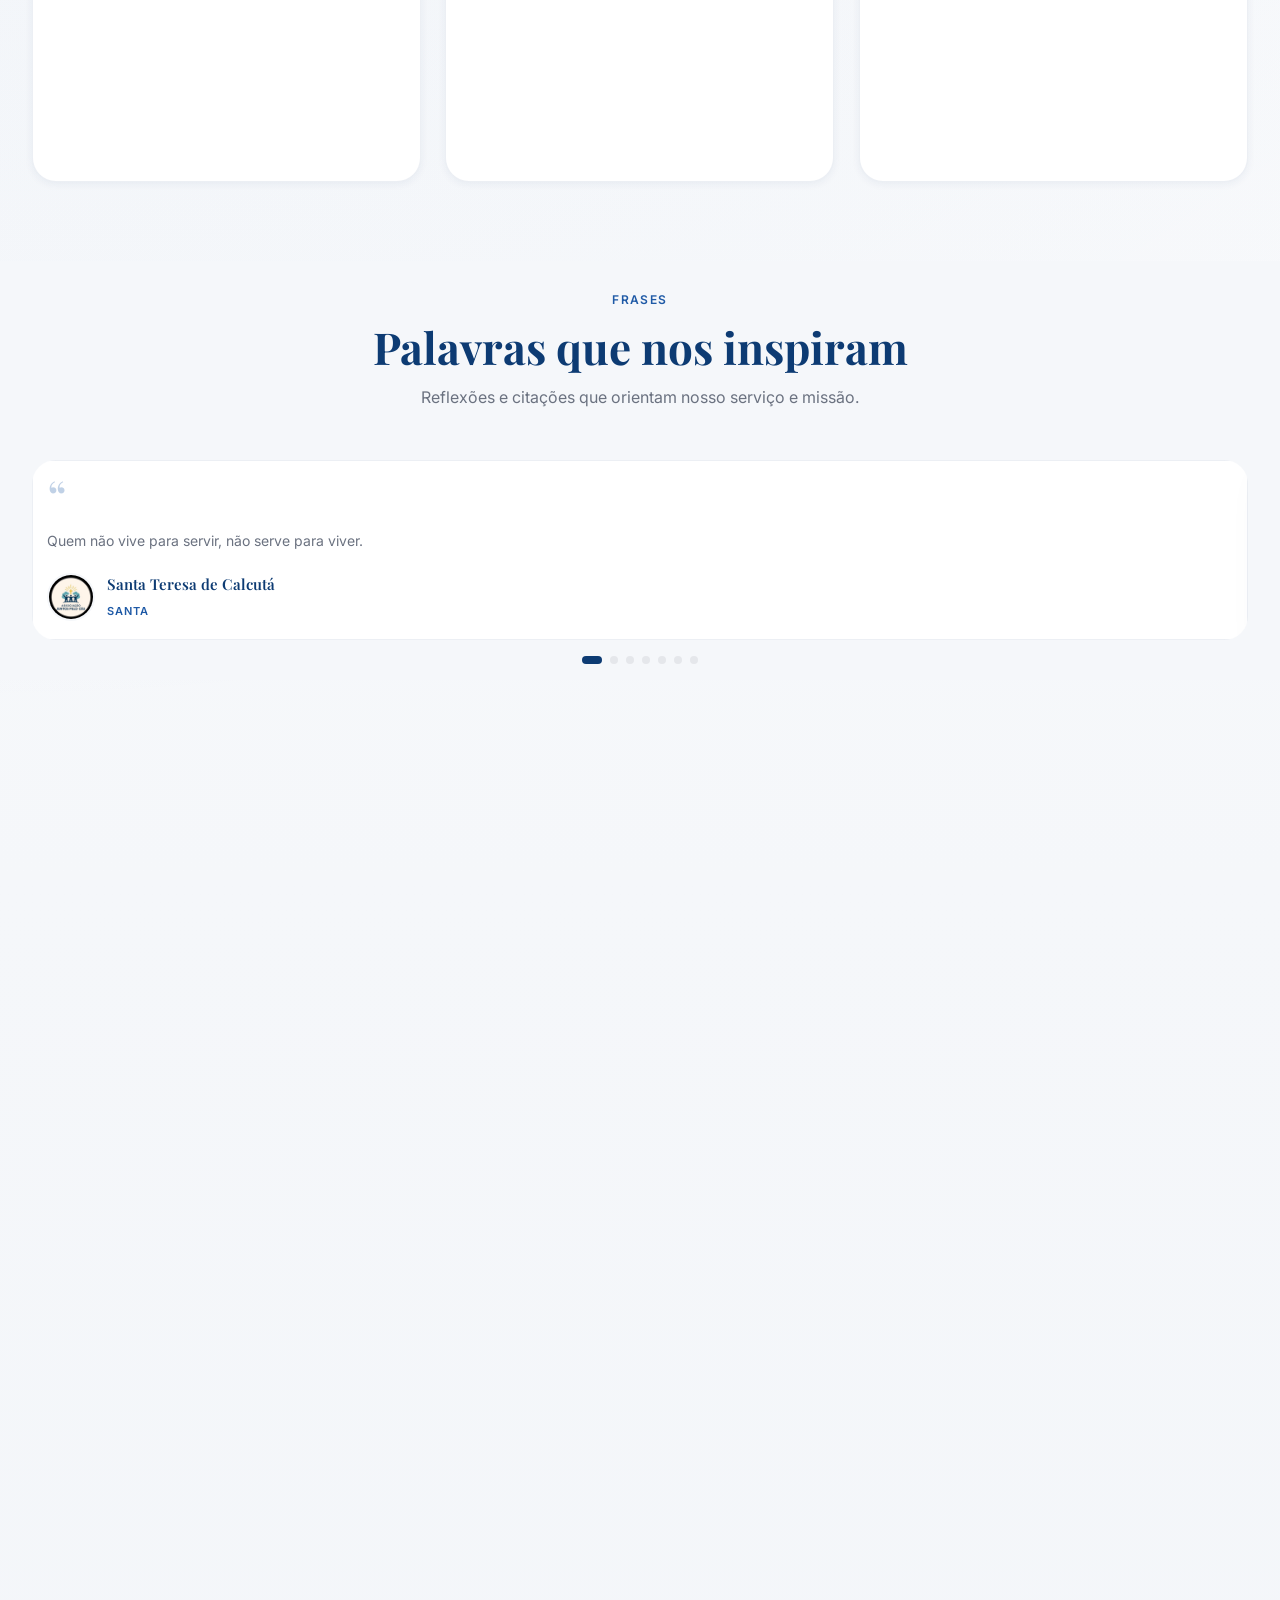
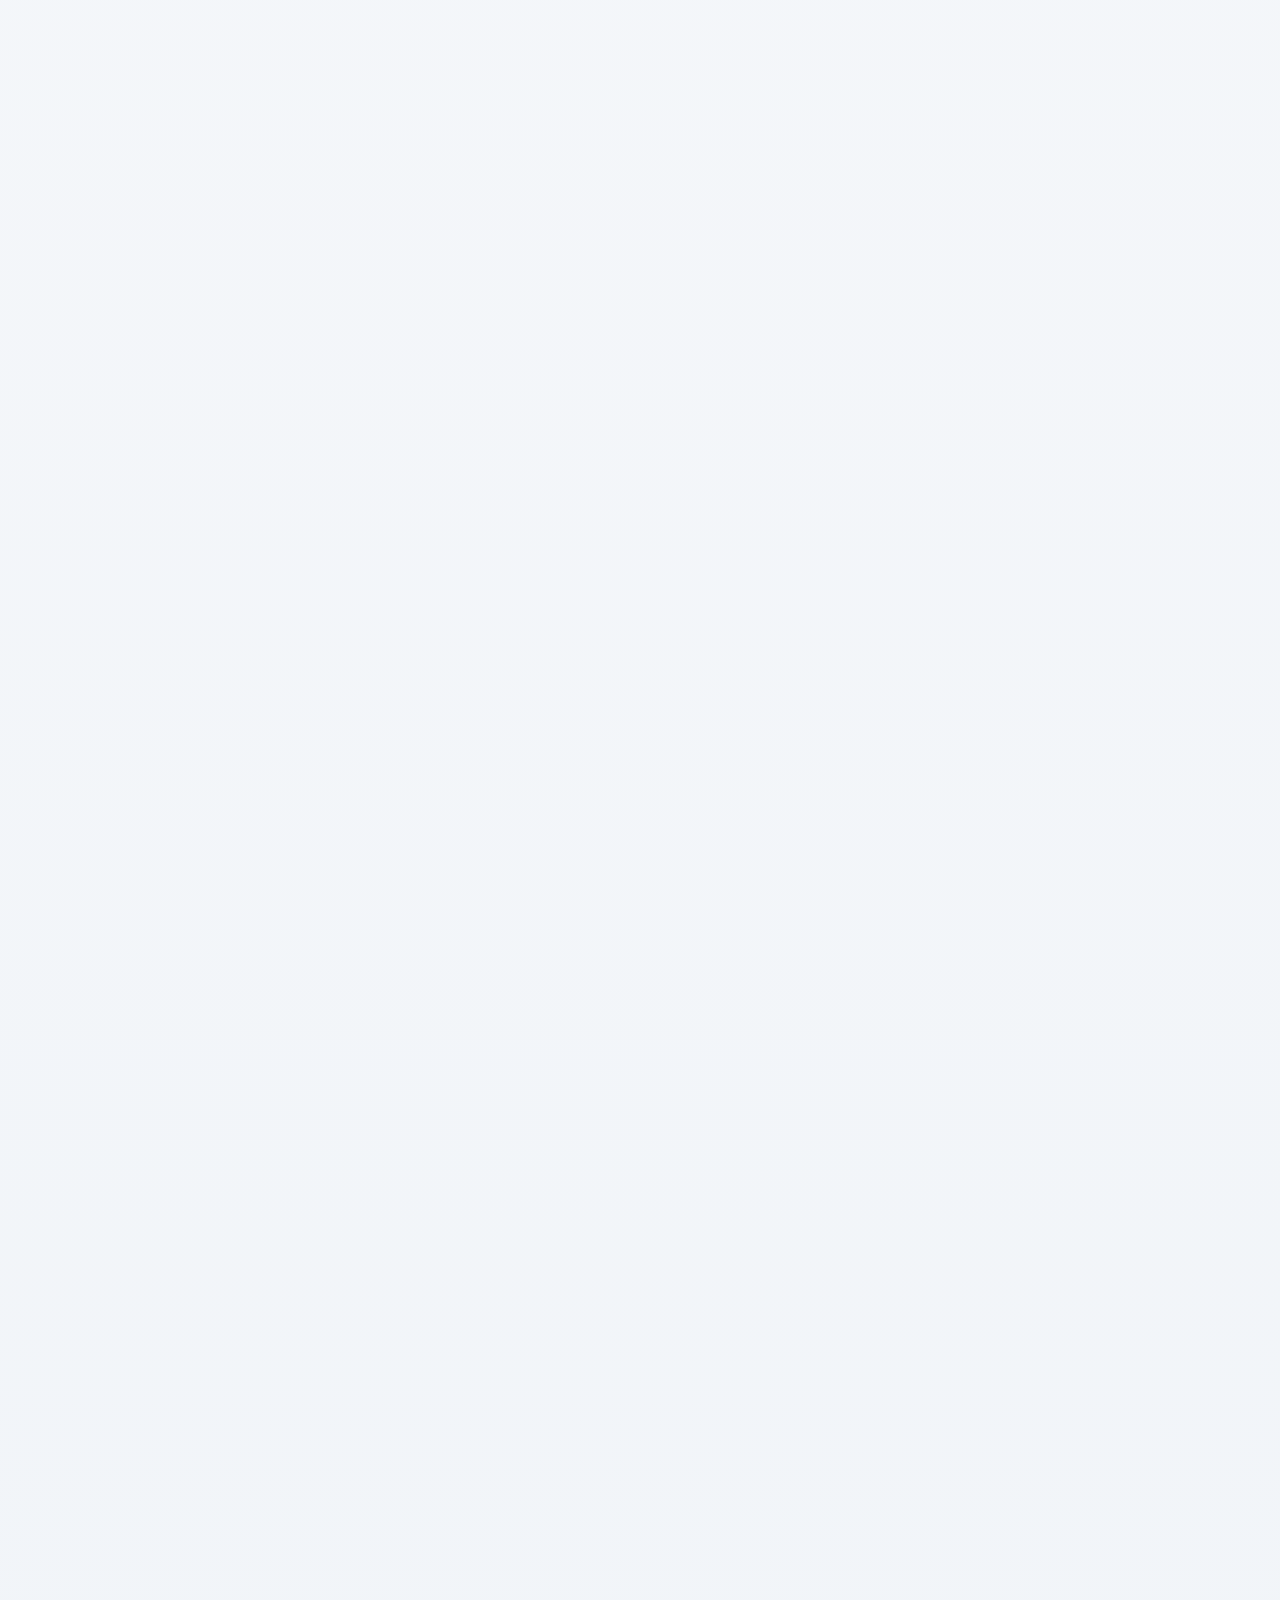
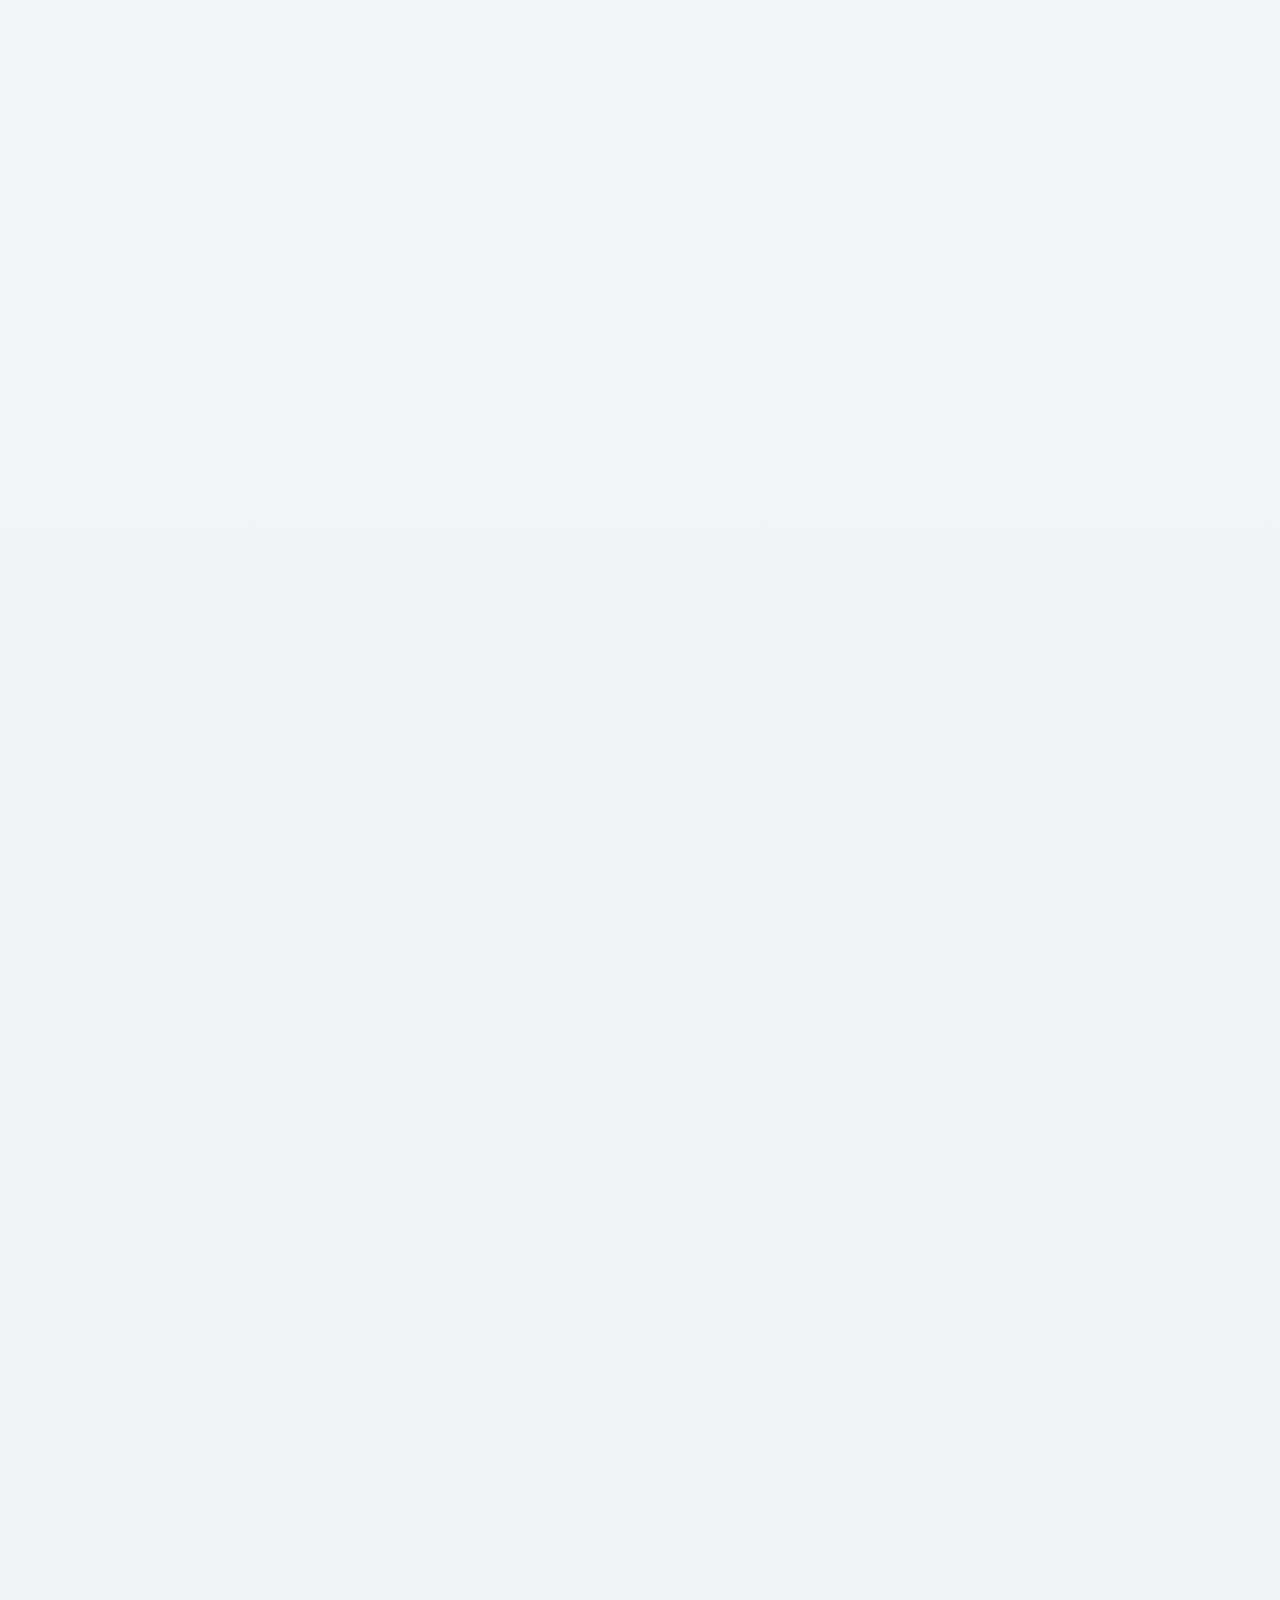
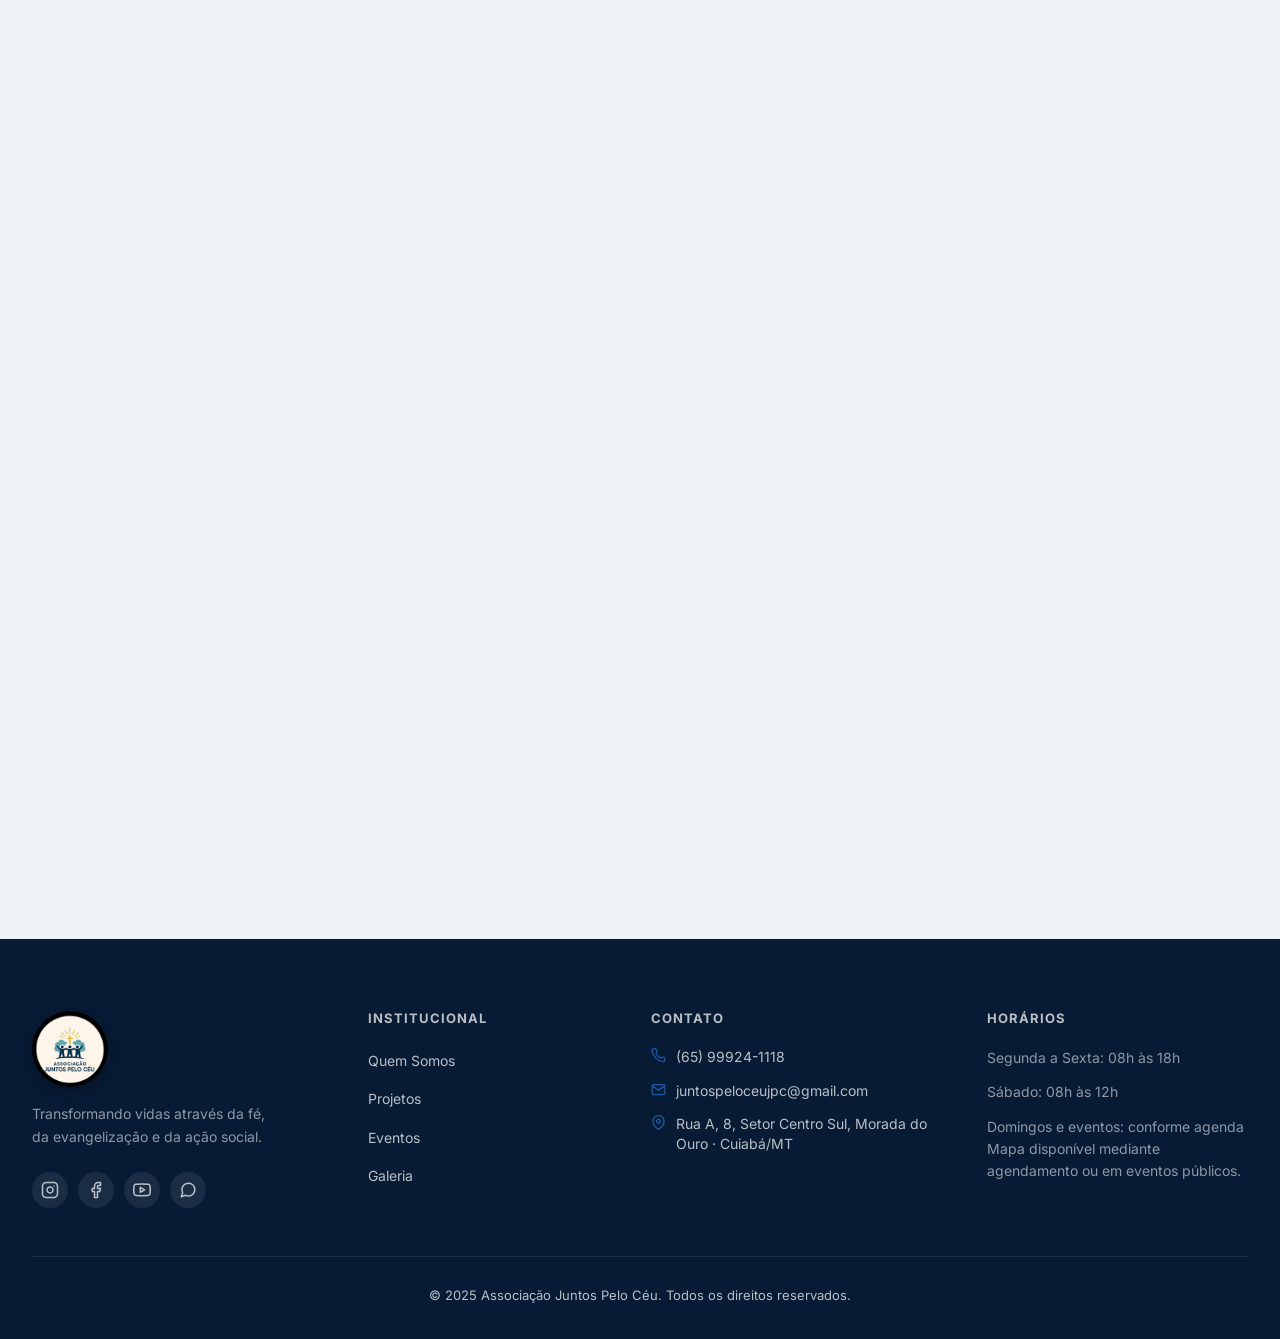
==== commit 638bb1cc: "add pictures in galery" ====
--- a/index.html
+++ b/index.html
@@ -10,7 +10,7 @@
   <meta property="og:description" content="Transformando vidas através da fé, evangelização e ação social." />
   <meta property="og:type" content="website" />
   <meta property="og:url" content="./" />
-  <meta property="og:image" content="assets/images/WhatsApp Image 2026-05-24 at 21.55.15.jpeg" />
+  <meta property="og:image" content="assets/images/DNJ 2024/WhatsApp Image 2026-01-22 at 12.28.50 (1).jpg" />
   <title>Associação Juntos Pelo Céu | Fé, missão e impacto social</title>
   <link rel="preconnect" href="https://fonts.googleapis.com" />
   <link rel="preconnect" href="https://fonts.gstatic.com" crossorigin />
@@ -21,7 +21,7 @@
     "@type": "Organization",
     "name": "Associação Juntos Pelo Céu",
     "url": "https://juntospeloceu.org.br/",
-    "logo": "assets/images/logo.png",
+    "logo": "assets/images/INSTITUCIONAL/logo.png",
     "sameAs": [
       "https://instagram.com/",
       "https://facebook.com/",
@@ -37,7 +37,7 @@
   <header class="header" id="header">
     <div class="header__inner container">
       <a href="#home" class="header__logo" aria-label="Associação Juntos Pelo Céu">
-        <img src="assets/images/logo-transparent.png" data-logo-default="assets/images/logo-transparent.png" data-logo-scrolled="assets/images/logo-header-transparent.png" alt="Associação Juntos Pelo Céu" class="logo-img" width="62" height="62" />
+        <img src="assets/images/INSTITUCIONAL/logo-transparent.png" data-logo-default="assets/images/INSTITUCIONAL/logo-transparent.png" data-logo-scrolled="assets/images/INSTITUCIONAL/logo-header-transparent.png" alt="Associação Juntos Pelo Céu" class="logo-img" width="62" height="62" />
       </a>
       <nav class="header__nav" id="nav" aria-label="Menu principal">
         <ul class="nav__list">
@@ -64,7 +64,7 @@
     <!-- ===== HERO ===== -->
     <section class="hero" id="home">
       <div class="hero__bg">
-        <img src="assets/images/WhatsApp Image 2026-05-24 at 21.55.15.jpeg" alt="Evento da Associação Juntos Pelo Céu" class="hero__img" loading="eager" fetchpriority="high" />
+        <img src="assets/images/DIA DAS CRIANÇAS PLANET PARK/WhatsApp Image 2026-01-22 at 15.18.22 (2).jpg" alt="Evento da Associação Juntos Pelo Céu" class="hero__img" loading="eager" fetchpriority="high" />
         <div class="hero__overlay"></div>
         <div class="hero__curve"></div>
       </div>
@@ -160,7 +160,7 @@
         <div class="events__grid">
           <article class="event-card reveal">
             <div class="event-card__img-wrap">
-              <img src="assets/images/WhatsApp Image 2026-05-24 at 21.55.20 (1).jpeg" alt="Retiro Jovem 2025" class="event-card__img" loading="lazy" />
+              <img src="assets/images/ORATORIO 2024 - 2025/WhatsApp Image 2026-01-22 at 12.26.01.jpg" alt="Retiro Jovem 2025" class="event-card__img" loading="lazy" />
               <div class="event-card__date">
                 <span class="event-card__day">24</span>
                 <span class="event-card__month">JUN</span>
@@ -175,7 +175,7 @@
           </article>
           <article class="event-card reveal">
             <div class="event-card__img-wrap">
-              <img src="assets/images/WhatsApp Image 2026-05-24 at 21.55.24.jpeg" alt="Formação de Líderes" class="event-card__img" loading="lazy" />
+              <img src="assets/images/DNJ 2024/WhatsApp Image 2026-01-22 at 12.28.52 (1).jpg" alt="Formação de Líderes" class="event-card__img" loading="lazy" />
               <div class="event-card__date">
                 <span class="event-card__day">15</span>
                 <span class="event-card__month">JUN</span>
@@ -190,7 +190,7 @@
           </article>
           <article class="event-card reveal">
             <div class="event-card__img-wrap">
-              <img src="assets/images/WhatsApp Image 2026-05-24 at 21.55.27.jpeg" alt="Vigília Juntos Pelo Céu" class="event-card__img" loading="lazy" />
+              <img src="assets/images/JARQJ 2025/WhatsApp Image 2026-01-22 at 14.03.14 (2) (1).jpg" alt="Vigília Juntos Pelo Céu" class="event-card__img" loading="lazy" />
               <div class="event-card__date">
                 <span class="event-card__day">12</span>
                 <span class="event-card__month">JUL</span>
@@ -221,7 +221,7 @@
               <span class="testimonial-card__quote">“</span>
               <p class="testimonial-card__text">Quem não vive para servir, não serve para viver.</p>
               <div class="testimonial-card__author">
-                <img class="testimonial-card__avatar" src="assets/images/WhatsApp Image 2026-01-22 at 11.06.57.jpg.jpeg" alt="Santa Teresa de Calcutá" loading="lazy" />
+                <img class="testimonial-card__avatar" src="assets/images/INSTITUCIONAL/logo.png" alt="Santa Teresa de Calcutá" loading="lazy" />
                 <div><strong class="testimonial-card__name">Santa Teresa de Calcutá</strong><span class="testimonial-card__role">Santa</span></div>
               </div>
             </article>
@@ -230,7 +230,7 @@
               <span class="testimonial-card__quote">“</span>
               <p class="testimonial-card__text">A medida do amor é amar sem medida.</p>
               <div class="testimonial-card__author">
-                <img class="testimonial-card__avatar" src="assets/images/WhatsApp Image 2026-01-22 at 11.14.42.jpg.jpeg" alt="Santo Agostinho" loading="lazy" />
+                <img class="testimonial-card__avatar" src="assets/images/INSTITUCIONAL/logo.png" alt="Santo Agostinho" loading="lazy" />
                 <div><strong class="testimonial-card__name">Santo Agostinho</strong><span class="testimonial-card__role">Santo Doutor</span></div>
               </div>
             </article>
@@ -239,7 +239,7 @@
               <span class="testimonial-card__quote">“</span>
               <p class="testimonial-card__text">As obras de amor ao próximo são a manifestação externa mais perfeita da graça interior do Espírito.</p>
               <div class="testimonial-card__author">
-                <img class="testimonial-card__avatar" src="assets/images/papa-bento-xvi.jpg" alt="Papa Bento XVI" loading="lazy" />
+                <img class="testimonial-card__avatar" src="assets/images/INSTITUCIONAL/papa-bento-xvi.jpg" alt="Papa Bento XVI" loading="lazy" />
                 <div><strong class="testimonial-card__name">Papa Bento XVI</strong><span class="testimonial-card__role">Papa Emérito</span></div>
               </div>
             </article>
@@ -248,7 +248,7 @@
               <span class="testimonial-card__quote">“</span>
               <p class="testimonial-card__text">No entardecer da vida, seremos julgados pelo amor.</p>
               <div class="testimonial-card__author">
-                <img class="testimonial-card__avatar" src="assets/images/sao-joao-da-cruz.jpg" alt="São João da Cruz" loading="lazy" />
+                <img class="testimonial-card__avatar" src="assets/images/INSTITUCIONAL/sao-joao-da-cruz.jpg" alt="São João da Cruz" loading="lazy" />
                 <div><strong class="testimonial-card__name">São João da Cruz</strong><span class="testimonial-card__role">Santo</span></div>
               </div>
             </article>
@@ -257,7 +257,7 @@
               <span class="testimonial-card__quote">“</span>
               <p class="testimonial-card__text">Não tenhais medo! Abri, ou melhor, escancarai as portas a Cristo.</p>
               <div class="testimonial-card__author">
-                <img class="testimonial-card__avatar" src="assets/images/WhatsApp Image 2026-05-24 at 21.55.24.jpeg" alt="Papa São João Paulo II" loading="lazy" />
+                <img class="testimonial-card__avatar" src="assets/images/DNJ 2024/WhatsApp Image 2026-01-22 at 12.28.51 (2).jpg" alt="Papa São João Paulo II" loading="lazy" />
                 <div><strong class="testimonial-card__name">Papa São João Paulo II</strong><span class="testimonial-card__role">Papa</span></div>
               </div>
             </article>
@@ -266,7 +266,7 @@
               <span class="testimonial-card__quote">“</span>
               <p class="testimonial-card__text">A melhor maneira de evangelizar é testemunhar Cristo com a própria vida.</p>
               <div class="testimonial-card__author">
-                <img class="testimonial-card__avatar" src="assets/images/WhatsApp Image 2026-05-24 at 21.55.23.jpeg" alt="Papa São João Paulo II" loading="lazy" />
+                <img class="testimonial-card__avatar" src="assets/images/DNJ 2023/WhatsApp Image 2026-01-22 at 12.09.35 (3).jpg" alt="Papa São João Paulo II" loading="lazy" />
                 <div><strong class="testimonial-card__name">Papa São João Paulo II</strong><span class="testimonial-card__role">Papa</span></div>
               </div>
             </article>
@@ -275,7 +275,7 @@
               <span class="testimonial-card__quote">“</span>
               <p class="testimonial-card__text">A caridade é a alma da missão.</p>
               <div class="testimonial-card__author">
-                <img class="testimonial-card__avatar" src="assets/images/WhatsApp Image 2026-05-24 at 21.55.20.jpeg" alt="Bento XVI (insp.)" loading="lazy" />
+                <img class="testimonial-card__avatar" src="assets/images/DNJ 2020/WhatsApp Image 2026-01-22 at 11.06.57.jpg.jpeg" alt="Bento XVI (insp.)" loading="lazy" />
                 <div><strong class="testimonial-card__name">Inspirado em Papa Bento XVI</strong><span class="testimonial-card__role">Inspiração</span></div>
               </div>
             </article>
@@ -299,7 +299,7 @@
         <div class="mission__grid">
           <div class="mission__img-col reveal">
             <div class="mission__img-wrap">
-              <img src="assets/images/WhatsApp Image 2026-01-22 at 11.06.57.jpg.jpeg" alt="Institucional da Associação Juntos Pelo Céu" class="mission__img" loading="lazy" />
+              <img src="assets/images/DNJ 2020/WhatsApp Image 2026-01-22 at 11.06.57.jpg.jpeg" alt="Institucional da Associação Juntos Pelo Céu" class="mission__img" loading="lazy" />
               <div class="mission__img-badge">
                 <span class="mission__img-badge-label">Transformando vidas através da fé</span>
               </div>
@@ -414,7 +414,7 @@
         </div>
         <div class="projects__grid">
           <article class="project-card reveal">
-            <img class="project-card__img" src="assets/images/WhatsApp Image 2026-05-24 at 21.55.20.jpeg" alt="Projeto retiros e encontros" loading="lazy" />
+            <img class="project-card__img" src="assets/images/DNJ 2023/WhatsApp Image 2026-01-22 at 12.09.34 (1).jpg" alt="Projeto retiros e encontros" loading="lazy" />
             <div class="project-card__body">
               <span class="project-card__tag">Eventos</span>
               <h3 class="project-card__title">Retiros e Encontros</h3>
@@ -423,7 +423,7 @@
             </div>
           </article>
           <article class="project-card reveal">
-            <img class="project-card__img" src="assets/images/WhatsApp Image 2026-01-22 at 12.05.09.jpg.jpeg" alt="Projeto formação de líderes" loading="lazy" />
+            <img class="project-card__img" src="assets/images/CAMINHADA PELA VIDA 2023/WhatsApp Image 2026-01-22 at 12.05.09.jpg.jpeg" alt="Projeto formação de líderes" loading="lazy" />
             <div class="project-card__body">
               <span class="project-card__tag">Formação</span>
               <h3 class="project-card__title">Formação de Líderes</h3>
@@ -432,7 +432,7 @@
             </div>
           </article>
           <article class="project-card reveal">
-            <img class="project-card__img" src="assets/images/WhatsApp Image 2026-01-22 at 11.14.42.jpg.jpeg" alt="Projeto ações sociais" loading="lazy" />
+            <img class="project-card__img" src="assets/images/DNJ 2022/WhatsApp Image 2026-01-22 at 11.14.42.jpg.jpeg" alt="Projeto ações sociais" loading="lazy" />
             <div class="project-card__body">
               <span class="project-card__tag">Ação Social</span>
               <h3 class="project-card__title">Ações Sociais</h3>
@@ -456,22 +456,22 @@
         </div>
         <div class="gallery__grid gallery__grid--home">
           <figure class="gallery__item gallery__item--wide reveal">
-            <img src="assets/images/WhatsApp Image 2026-05-24 at 21.55.15.jpeg" alt="Momento de missão" loading="lazy" />
+            <img src="assets/images/DNJ 2024/WhatsApp Image 2026-01-22 at 12.28.50 (1).jpg" alt="Momento de missão" loading="lazy" />
           </figure>
           <figure class="gallery__item reveal">
-            <img src="assets/images/WhatsApp Image 2026-05-24 at 21.55.16.jpeg" alt="Momento de missão" loading="lazy" />
+            <img src="assets/images/JARQJ 2025/WhatsApp Image 2026-01-22 at 14.03.13 (2).jpg" alt="Momento de missão" loading="lazy" />
           </figure>
           <figure class="gallery__item reveal">
-            <img src="assets/images/WhatsApp Image 2026-05-24 at 21.55.19.jpeg" alt="Momento de missão" loading="lazy" />
+            <img src="assets/images/ORATORIO 2024 - 2025/WhatsApp Image 2026-01-22 at 12.25.59.jpg" alt="Momento de missão" loading="lazy" />
           </figure>
           <figure class="gallery__item reveal">
-            <img src="assets/images/WhatsApp Image 2026-05-24 at 21.55.21.jpeg" alt="Momento de encontro" loading="lazy" />
+            <img src="assets/images/DIA DAS CRIANÇAS PLANET PARK/WhatsApp Image 2026-01-22 at 15.47.02.jpg" alt="Momento de encontro" loading="lazy" />
           </figure>
           <figure class="gallery__item reveal">
-            <img src="assets/images/WhatsApp Image 2026-01-22 at 12.05.09.jpg.jpeg" alt="Momento de projeto" loading="lazy" />
+            <img src="assets/images/CAMINHADA PELA VIDA 2023/WhatsApp Image 2026-01-22 at 12.05.10.jpg.jpeg" alt="Momento de projeto" loading="lazy" />
           </figure>
           <figure class="gallery__item reveal">
-            <img src="assets/images/WhatsApp Image 2026-01-22 at 11.06.57.jpg.jpeg" alt="Momento institucional" loading="lazy" />
+            <img src="assets/images/SETEMBRO AMARELO 2025/WhatsApp Image 2026-01-22 at 14.21.45.jpg" alt="Momento institucional" loading="lazy" />
           </figure>
         </div>
         <div class="gallery__cta">
@@ -543,7 +543,7 @@
       <div class="footer__grid">
         <div class="footer__brand">
           <a href="#home" class="header__logo footer__logo" aria-label="Associação Juntos Pelo Céu">
-            <img src="assets/images/logo.png" alt="Associação Juntos Pelo Céu" class="logo-img logo-img--footer" width="76" height="76" />
+            <img src="assets/images/INSTITUCIONAL/logo.png" alt="Associação Juntos Pelo Céu" class="logo-img logo-img--footer" width="76" height="76" />
           </a>
           <p class="footer__tagline">Transformando vidas através da fé, da evangelização e da ação social.</p>
           <div class="footer__social">
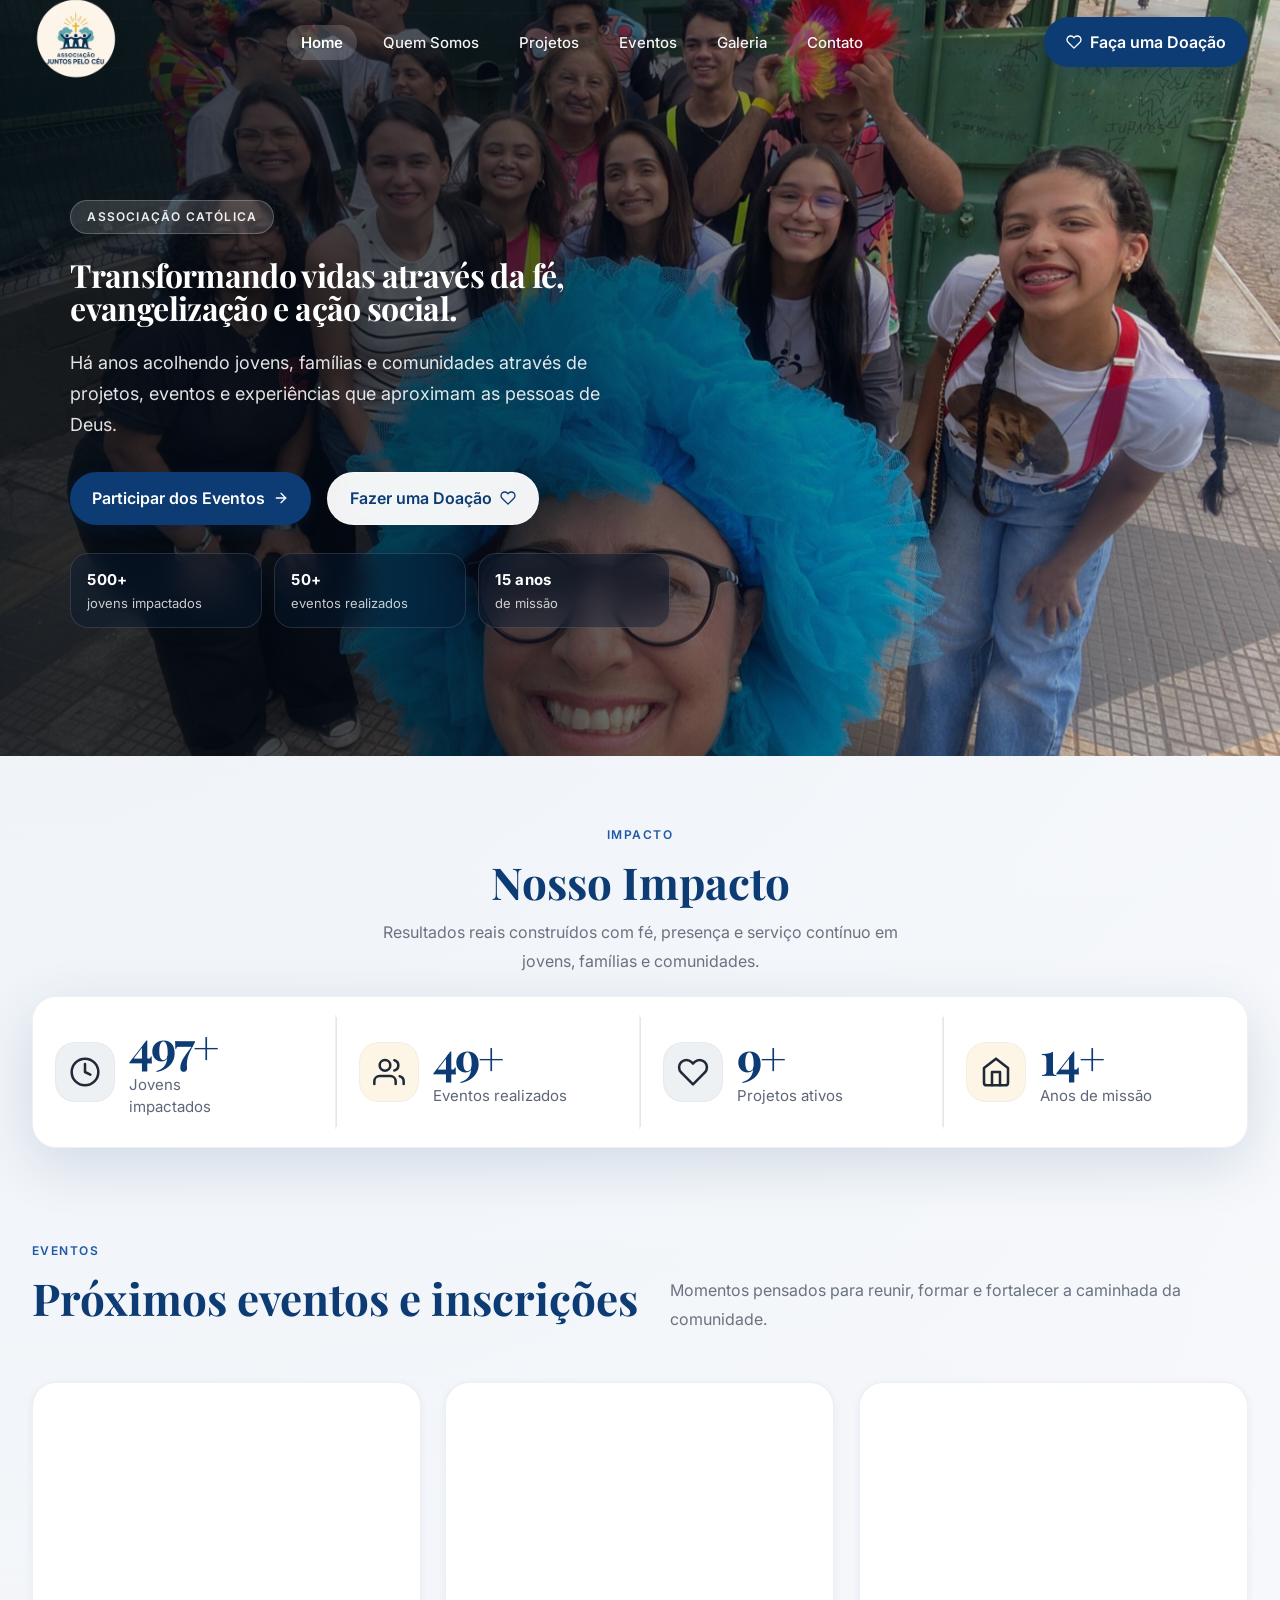
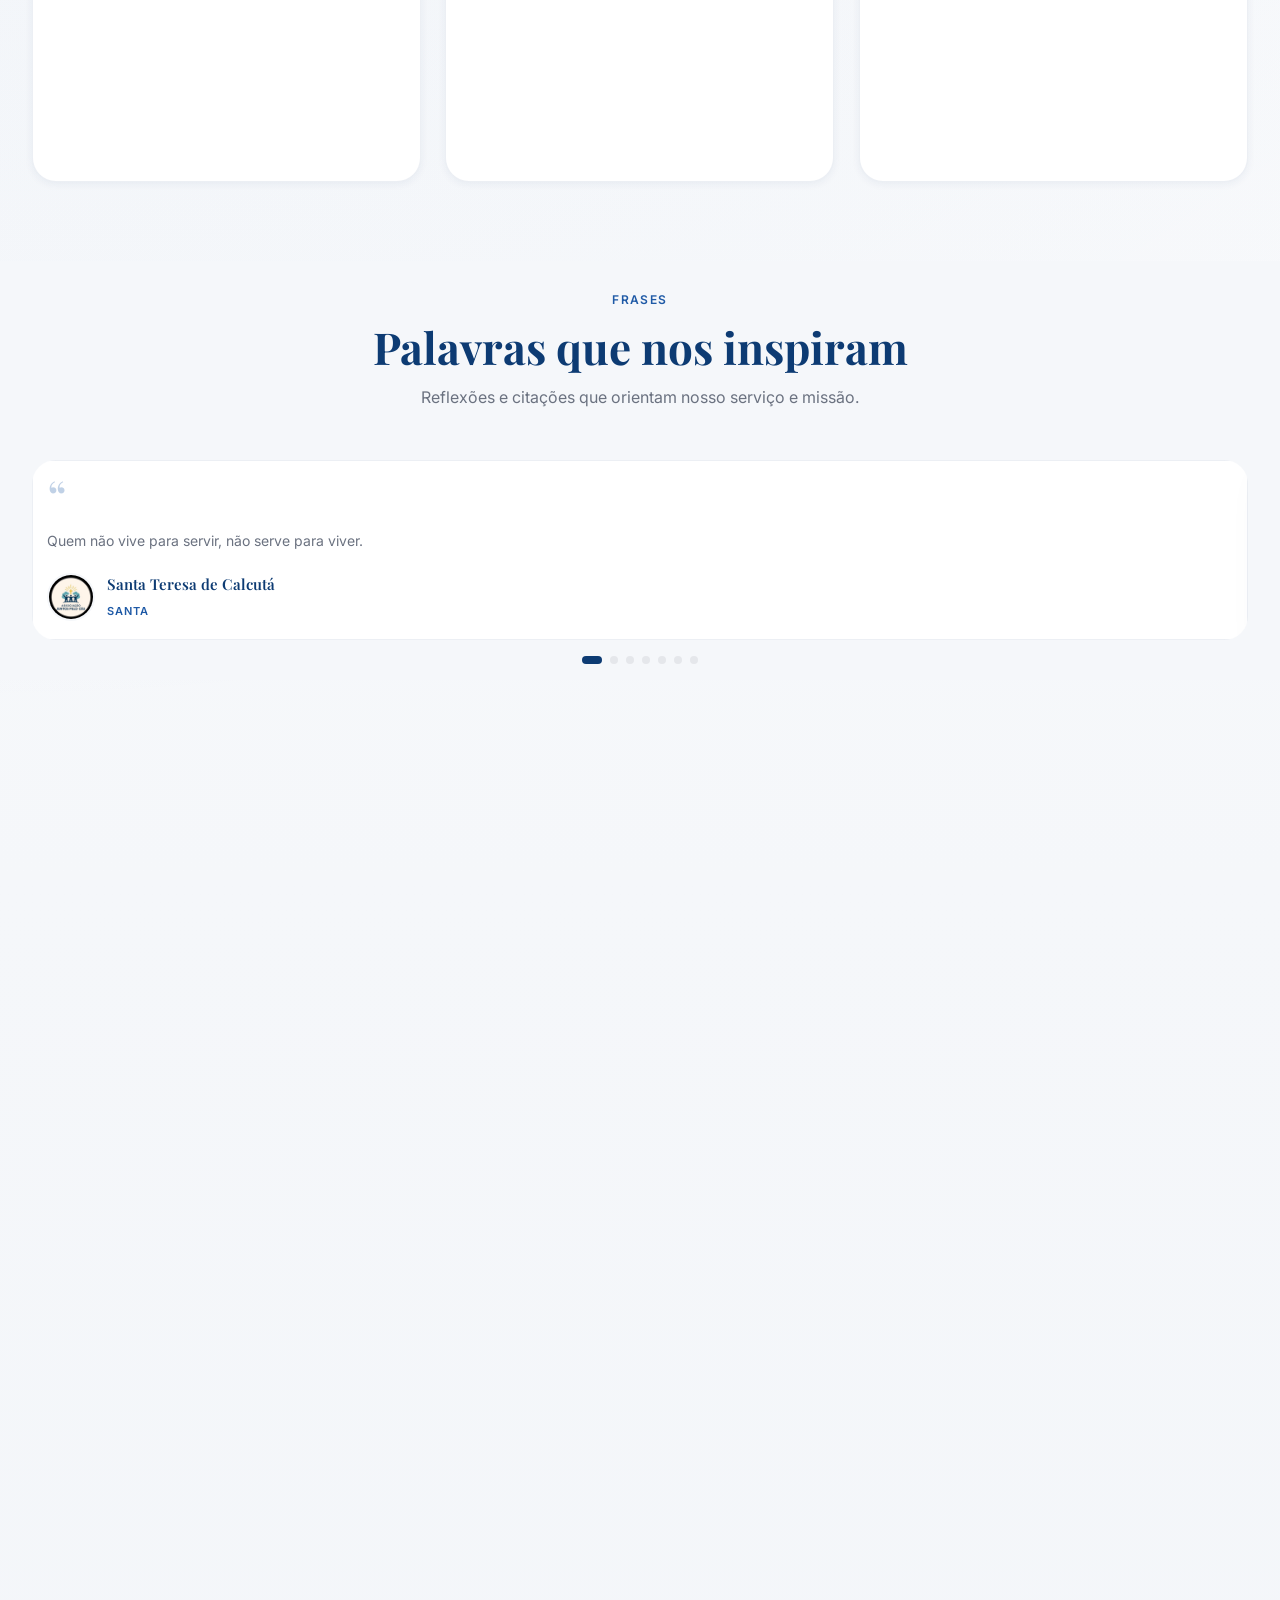
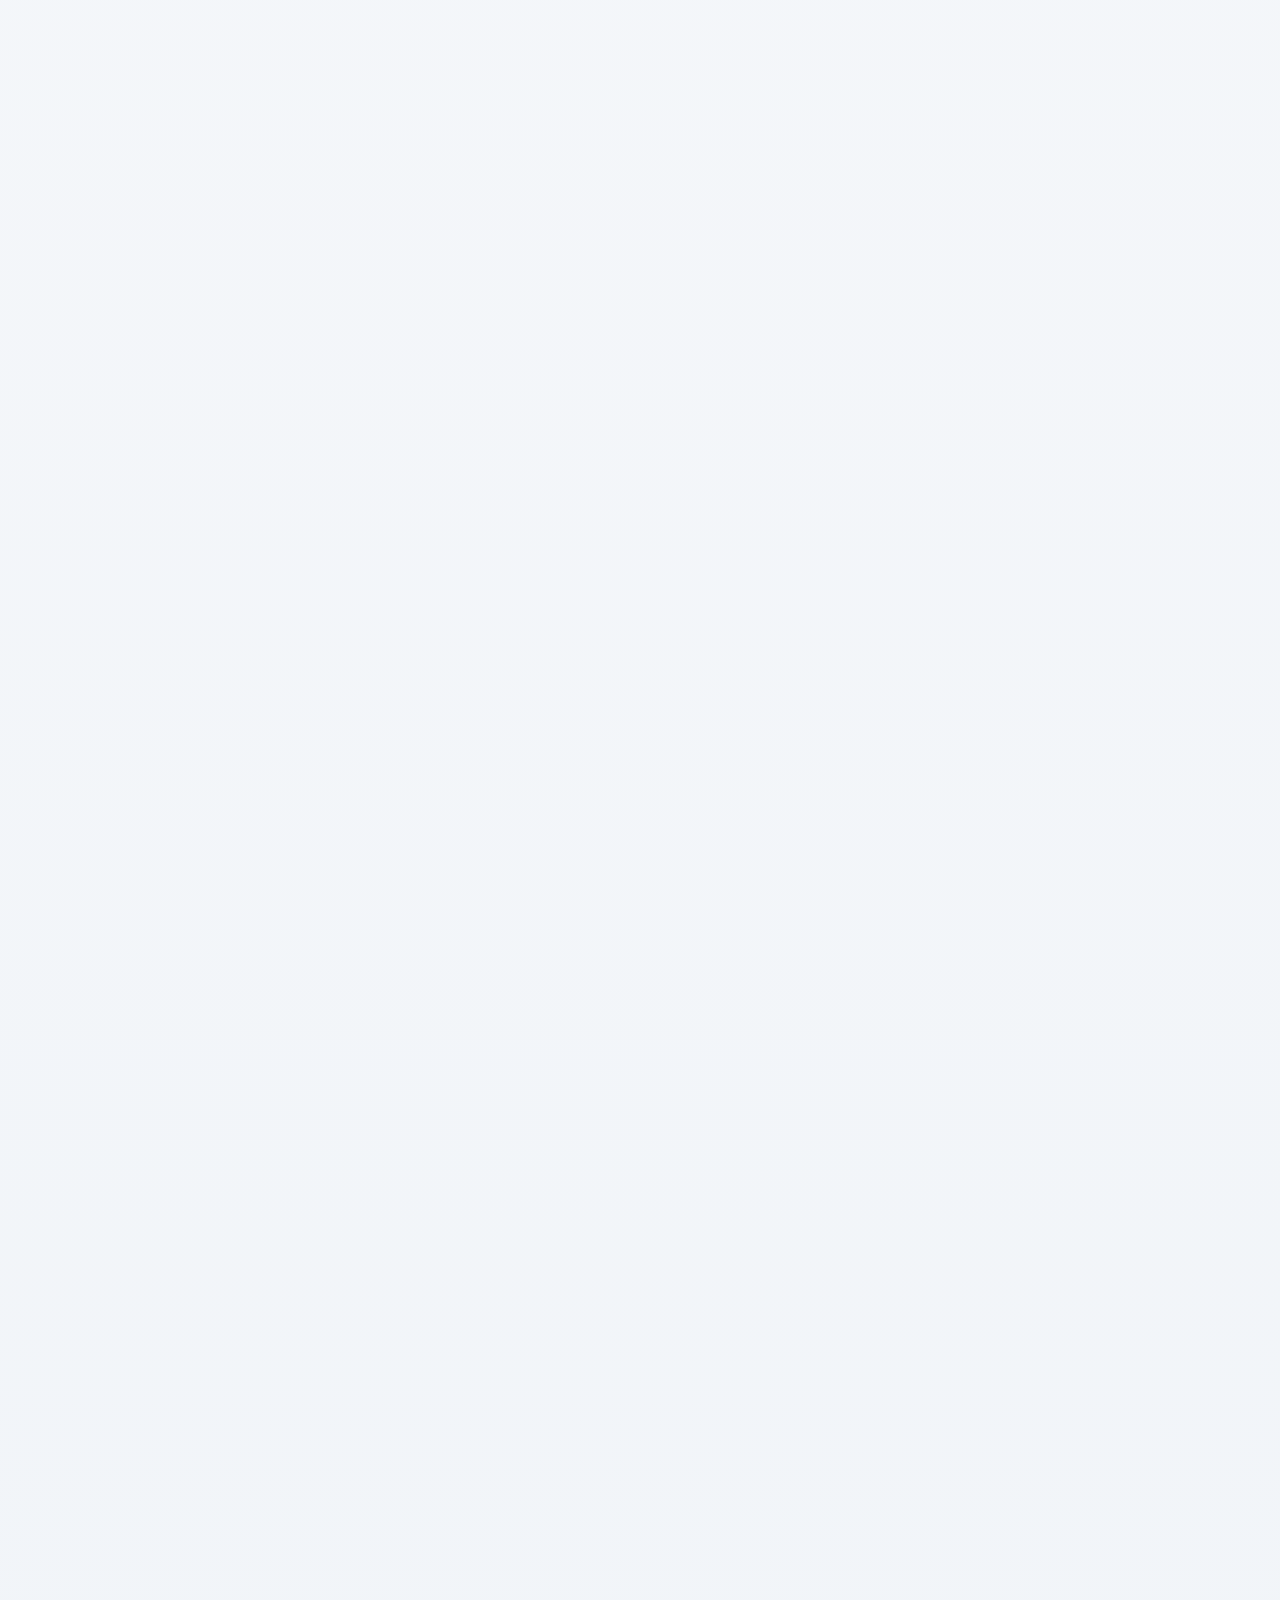
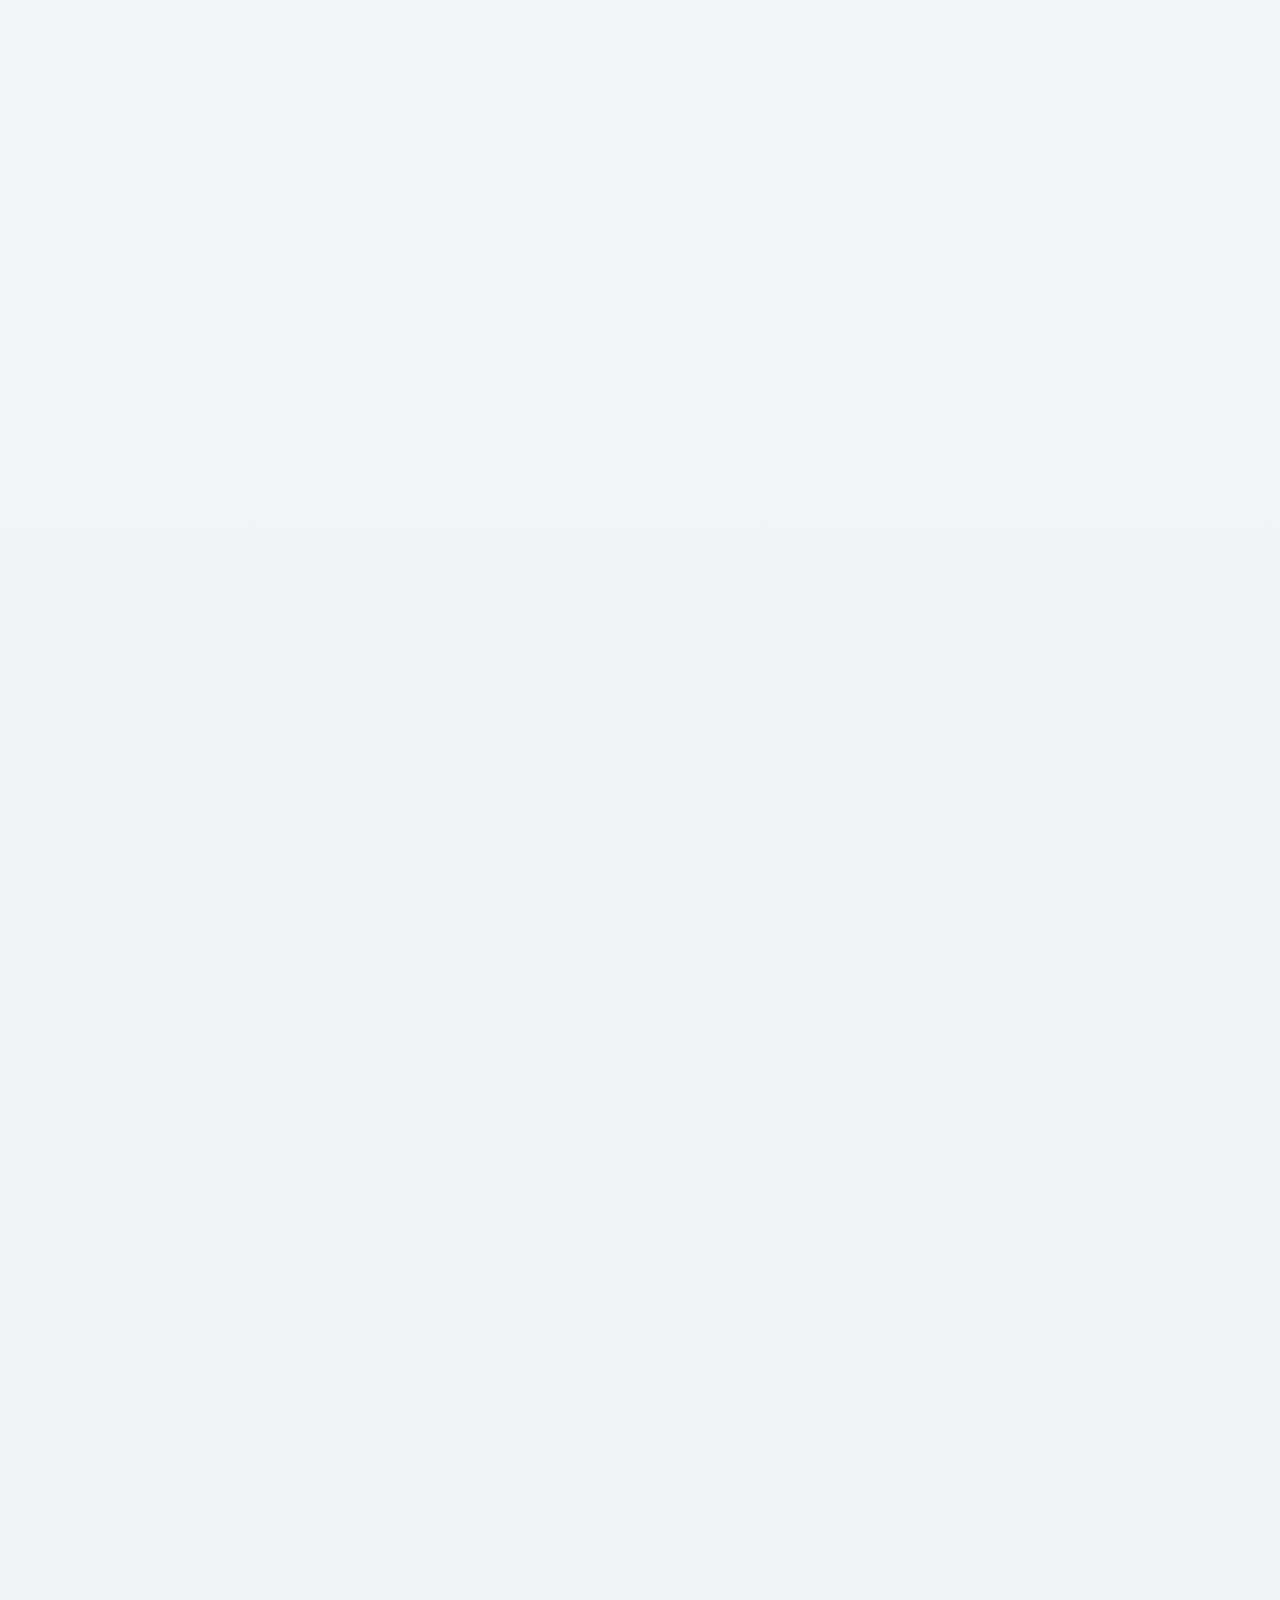
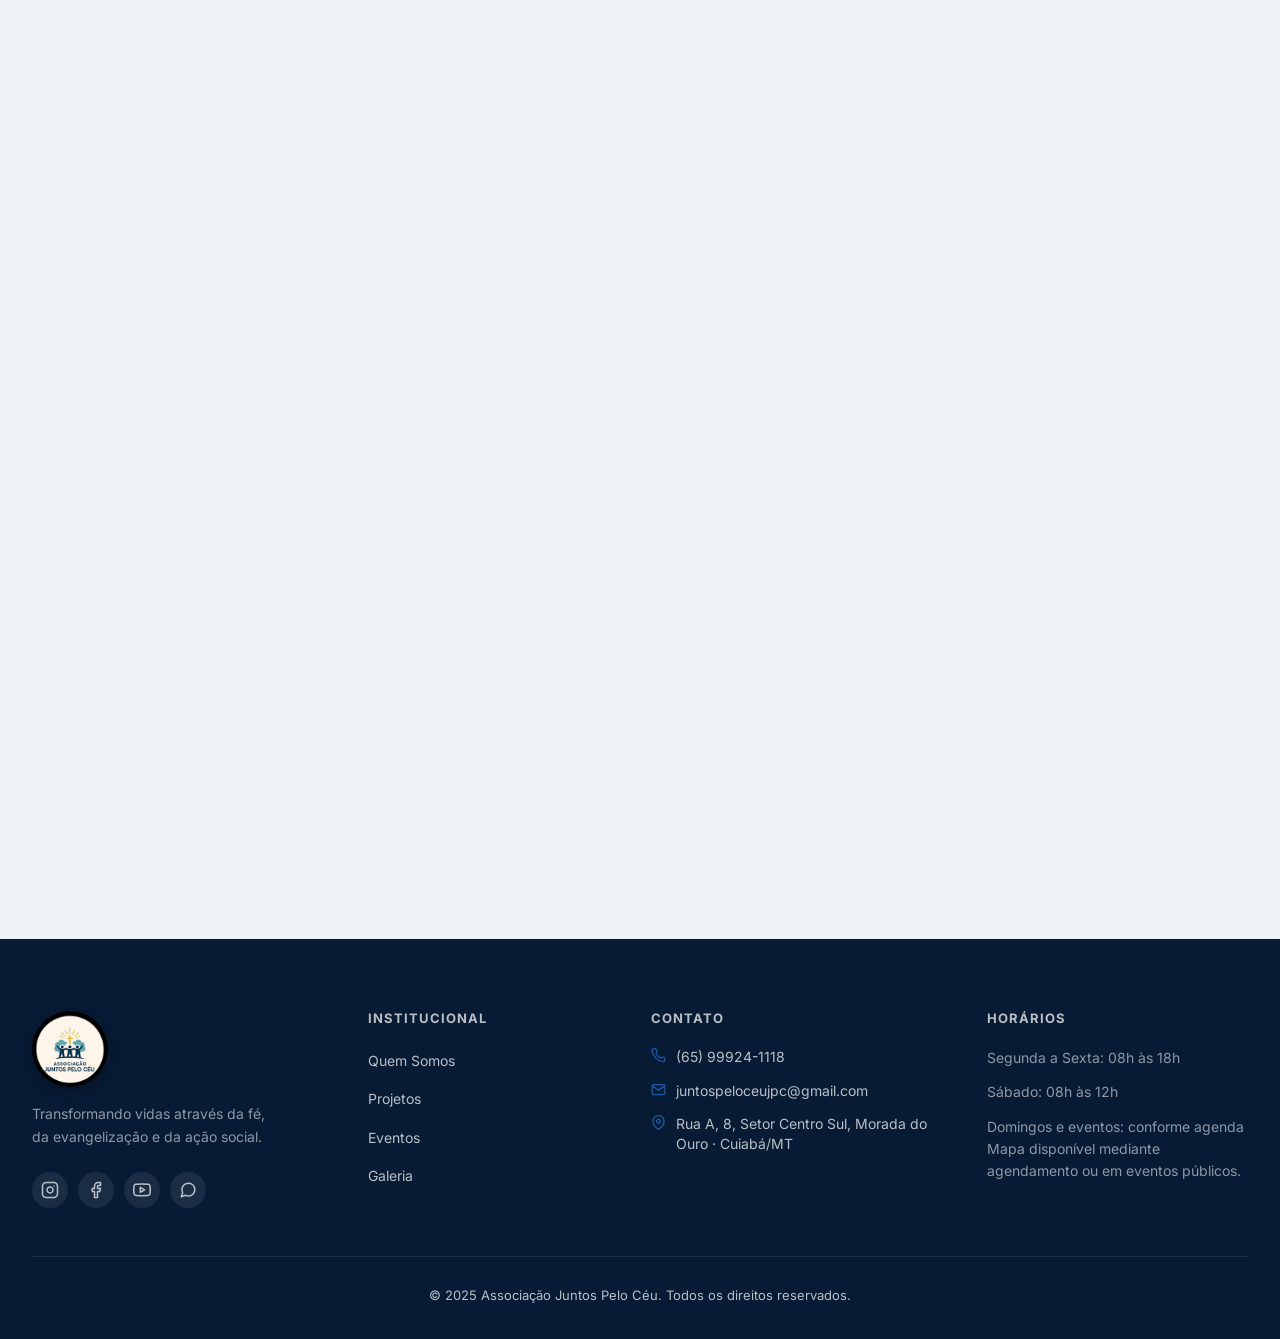
==== commit 18a96861: "add favicon and SEO" ====
--- a/index.html
+++ b/index.html
@@ -6,11 +6,25 @@
   <meta name="description" content="Associação Juntos Pelo Céu: fé, evangelização, projetos sociais, eventos e uma galeria dedicada para conhecer o impacto da missão." />
   <meta name="keywords" content="Associação Juntos Pelo Céu, evangelização, ação social, eventos católicos, doação, galeria" />
   <meta name="theme-color" content="#0D3B73" />
-  <meta property="og:title" content="Associação Juntos Pelo Céu" />
-  <meta property="og:description" content="Transformando vidas através da fé, evangelização e ação social." />
+  <meta property="og:title" content="Associação Juntos Pelo Céu | Fé, missão e impacto social" />
+  <meta property="og:description" content="Associação Juntos Pelo Céu: fé, evangelização, projetos sociais, eventos e uma galeria dedicada para conhecer o impacto da missão." />
   <meta property="og:type" content="website" />
-  <meta property="og:url" content="./" />
-  <meta property="og:image" content="assets/images/DNJ 2024/WhatsApp Image 2026-01-22 at 12.28.50 (1).jpg" />
+  <meta property="og:locale" content="pt_BR" />
+  <meta property="og:site_name" content="Associação Juntos Pelo Céu" />
+  <meta property="og:url" content="https://juntospeloceu.org.br/" />
+  <meta property="og:image" content="https://juntospeloceu.org.br/assets/images/INSTITUCIONAL/logo-transparent.png" />
+  <meta property="og:image:width" content="800" />
+  <meta property="og:image:height" content="800" />
+  <meta name="twitter:card" content="summary_large_image" />
+  <meta name="twitter:title" content="Associação Juntos Pelo Céu | Fé, missão e impacto social" />
+  <meta name="twitter:description" content="Associação Juntos Pelo Céu: fé, evangelização, projetos sociais, eventos e uma galeria dedicada para conhecer o impacto da missão." />
+  <meta name="twitter:image" content="https://juntospeloceu.org.br/assets/images/INSTITUCIONAL/logo-transparent.png" />
+  <link rel="canonical" href="https://juntospeloceu.org.br/" />
+  <link rel="icon" type="image/png" sizes="16x16" href="favicon-16x16.png" />
+  <link rel="icon" type="image/png" sizes="32x32" href="favicon-32x32.png" />
+  <link rel="icon" type="image/png" sizes="48x48" href="favicon-48x48.png" />
+  <link rel="apple-touch-icon" sizes="180x180" href="apple-touch-icon.png" />
+  <link rel="manifest" href="site.webmanifest" />
   <title>Associação Juntos Pelo Céu | Fé, missão e impacto social</title>
   <link rel="preconnect" href="https://fonts.googleapis.com" />
   <link rel="preconnect" href="https://fonts.gstatic.com" crossorigin />
@@ -21,7 +35,21 @@
     "@type": "Organization",
     "name": "Associação Juntos Pelo Céu",
     "url": "https://juntospeloceu.org.br/",
-    "logo": "assets/images/INSTITUCIONAL/logo.png",
+    "logo": "https://juntospeloceu.org.br/assets/images/INSTITUCIONAL/logo.png",
+    "description": "Associação Juntos Pelo Céu: fé, evangelização, projetos sociais, eventos e uma galeria dedicada para conhecer o impacto da missão.",
+    "address": {
+      "@type": "PostalAddress",
+      "streetAddress": "Rua A, 8, Setor Centro Sul, Morada do Ouro",
+      "addressLocality": "Cuiabá",
+      "addressRegion": "MT",
+      "addressCountry": "BR"
+    },
+    "contactPoint": {
+      "@type": "ContactPoint",
+      "telephone": "+55-65-99924-1118",
+      "contactType": "general",
+      "email": "juntospeloceujpc@gmail.com"
+    },
     "sameAs": [
       "https://instagram.com/",
       "https://facebook.com/",
@@ -613,6 +641,44 @@
     </button>
   </div>
 
+  <!-- ===== DONATION MODAL (PIX) ===== -->
+  <div id="donation-modal" class="donation-modal" aria-hidden="true" role="dialog" aria-modal="true">
+    <div class="donation-modal__overlay" data-action="close-donation-modal"></div>
+    <div class="donation-modal__content">
+      <button class="donation-modal__close" data-action="close-donation-modal" aria-label="Fechar">&times;</button>
+      <div class="donation-modal__header">
+        <h3>Doação via PIX</h3>
+        <p>Escaneie o QR Code ou copie a chave abaixo</p>
+      </div>
+      <div class="donation-modal__body">
+        <div class="donation-modal__qrcode">
+          <div id="donation-qrcode"></div>
+        </div>
+        <div class="donation-modal__info">
+          <div class="donation-modal__field">
+            <label>Chave PIX (CNPJ)</label>
+            <div class="donation-modal__copy-row">
+              <input type="text" id="donation-pix-key" value="35.839.978/0001-26" readonly />
+              <button class="donation-modal__copy-btn" data-copy="donation-pix-key" aria-label="Copiar chave PIX">Copiar</button>
+            </div>
+          </div>
+          <div class="donation-modal__field">
+            <label>Beneficiário</label>
+            <span>Associação Juntos Pelo Céu</span>
+          </div>
+          <div class="donation-modal__field">
+            <label>Código Pix Copia e Cola</label>
+            <div class="donation-modal__copy-row">
+              <input type="text" id="donation-pix-payload" readonly />
+              <button class="donation-modal__copy-btn" data-copy="donation-pix-payload" aria-label="Copiar código Pix">Copiar</button>
+            </div>
+          </div>
+        </div>
+      </div>
+    </div>
+  </div>
+
+  <script src="https://cdnjs.cloudflare.com/ajax/libs/qrcodejs/1.0.0/qrcode.min.js"></script>
   <script src="js/script.js"></script>
 </body>
 </html>
--- a/css/style.css
+++ b/css/style.css
@@ -586,7 +586,7 @@
   z-index: 2200;
   visibility: hidden;
   opacity: 0;
-  transition: opacity 240ms ease, visibility 240ms ease;
+  transition: opacity 300ms ease, visibility 300ms ease;
 }
 .lightbox.open {
   visibility: visible;
@@ -595,28 +595,274 @@
 .lightbox__overlay {
   position: absolute;
   inset: 0;
-  background: rgba(2,6,23,0.85);
+  background: rgba(2,6,23,0.88);
+  backdrop-filter: blur(6px);
+  -webkit-backdrop-filter: blur(6px);
 }
 .lightbox__content {
   position: relative;
   z-index: 2201;
-  max-width: 95vw;
-  max-height: 95vh;
   display: flex;
   align-items: center;
   justify-content: center;
-  gap: 18px;
-  padding: 18px;
+  gap: 0;
   width: auto;
   height: auto;
+  max-width: 90vw;
+  max-height: 90vh;
+}
+.lightbox__img {
+  display: block;
+  max-width: 82vw;
+  max-height: 82vh;
+  width: auto;
+  height: auto;
+  border-radius: 12px;
+  box-shadow: 0 20px 60px rgba(0,0,0,0.5);
   object-fit: contain;
-}
-.lightbox__prev { margin-right: 8px; }
-.lightbox__next { margin-left: 8px; }
+  background: #111;
+}
+.lightbox__close {
+  position: absolute;
+  top: -44px;
+  right: -4px;
+  background: rgba(0,0,0,0.45);
+  color: #fff;
+  border: none;
+  border-radius: 50%;
+  width: 36px;
+  height: 36px;
+  font-size: 20px;
+  line-height: 1;
+  cursor: pointer;
+  z-index: 2202;
+  display: flex;
+  align-items: center;
+  justify-content: center;
+  transition: background 0.2s, transform 0.2s;
+}
+.lightbox__close:hover {
+  background: rgba(0,0,0,0.75);
+  transform: scale(1.1);
+}
+.lightbox__caption {
+  position: absolute;
+  bottom: -36px;
+  left: 50%;
+  transform: translateX(-50%);
+  color: rgba(255,255,255,0.85);
+  font-size: 14px;
+  font-weight: 500;
+  white-space: nowrap;
+  text-shadow: 0 1px 4px rgba(0,0,0,0.4);
+}
+.lightbox__nav {
+  position: absolute;
+  top: 50%;
+  transform: translateY(-50%);
+  background: rgba(0,0,0,0.4);
+  color: #fff;
+  border: none;
+  border-radius: 50%;
+  width: 44px;
+  height: 44px;
+  font-size: 26px;
+  line-height: 1;
+  cursor: pointer;
+  z-index: 2202;
+  display: flex;
+  align-items: center;
+  justify-content: center;
+  transition: background 0.2s, transform 0.2s;
+}
+.lightbox__nav:hover {
+  background: rgba(0,0,0,0.7);
+  transform: translateY(-50%) scale(1.1);
+}
+.lightbox__prev { left: -52px; }
+.lightbox__next { right: -52px; }
+
+@media (max-width: 768px) {
+  .lightbox__img {
+    max-width: 88vw;
+    max-height: 70vh;
+    border-radius: 8px;
+  }
+  .lightbox__close {
+    top: 8px;
+    right: 8px;
+    width: 32px;
+    height: 32px;
+    font-size: 18px;
+  }
+  .lightbox__nav {
+    width: 36px;
+    height: 36px;
+    font-size: 22px;
+  }
+  .lightbox__prev { left: 8px; }
+  .lightbox__next { right: 8px; }
+  .lightbox__caption {
+    bottom: -32px;
+    font-size: 13px;
+    white-space: normal;
+    max-width: 80vw;
+    text-align: center;
+  }
+}
 
 @media (max-width: 520px) {
-  .lightbox__img { max-width: calc(100vw - 64px); max-height: calc(100vh - 120px); }
-  .lightbox__nav { font-size: 28px; padding: 6px 10px; }
+  .lightbox__img {
+    max-width: 92vw;
+    max-height: 60vh;
+  }
+}
+
+/* ---- Donation Modal (PIX) ---- */
+.donation-modal {
+  position: fixed;
+  inset: 0;
+  display: flex;
+  align-items: center;
+  justify-content: center;
+  z-index: 2300;
+  visibility: hidden;
+  opacity: 0;
+  transition: opacity 240ms ease, visibility 240ms ease;
+}
+.donation-modal.open {
+  visibility: visible;
+  opacity: 1;
+}
+.donation-modal__overlay {
+  position: absolute;
+  inset: 0;
+  background: rgba(2,6,23,0.8);
+}
+.donation-modal__content {
+  position: relative;
+  z-index: 2301;
+  background: var(--color-white);
+  border-radius: var(--radius-lg);
+  max-width: 440px;
+  width: 92vw;
+  padding: 40px 32px 32px;
+  box-shadow: 0 24px 64px rgba(0,0,0,0.25);
+  text-align: center;
+  max-height: 90vh;
+  overflow-y: auto;
+  scrollbar-width: none;
+  -ms-overflow-style: none;
+}
+.donation-modal__content::-webkit-scrollbar {
+  display: none;
+}
+.donation-modal__close {
+  position: absolute;
+  top: 12px;
+  right: 16px;
+  background: none;
+  border: none;
+  font-size: 28px;
+  line-height: 1;
+  color: var(--color-gray);
+  cursor: pointer;
+  padding: 4px;
+  transition: color var(--transition);
+}
+.donation-modal__close:hover {
+  color: var(--color-dark);
+}
+.donation-modal__header {
+  margin-bottom: 24px;
+}
+.donation-modal__header h3 {
+  font-family: var(--font-serif);
+  font-size: 22px;
+  color: var(--color-navy);
+  margin-bottom: 6px;
+}
+.donation-modal__header p {
+  font-size: 14px;
+  color: var(--color-gray);
+}
+.donation-modal__body {
+  display: flex;
+  flex-direction: column;
+  align-items: center;
+  gap: 20px;
+}
+.donation-modal__qrcode {
+  background: var(--color-white);
+  border-radius: var(--radius-md);
+  padding: 12px;
+  box-shadow: 0 4px 20px rgba(8,55,104,0.10);
+  border: 1px solid rgba(8,55,104,0.06);
+  display: inline-flex;
+}
+.donation-modal__qrcode canvas {
+  display: block;
+  width: 240px;
+  height: 240px;
+}
+.donation-modal__info {
+  width: 100%;
+  text-align: left;
+}
+.donation-modal__field {
+  margin-bottom: 12px;
+}
+.donation-modal__field:last-child {
+  margin-bottom: 0;
+}
+.donation-modal__field label {
+  display: block;
+  font-size: 12px;
+  font-weight: 600;
+  text-transform: uppercase;
+  letter-spacing: 0.05em;
+  color: var(--color-gray);
+  margin-bottom: 4px;
+}
+.donation-modal__field span {
+  font-size: 15px;
+  color: var(--color-dark);
+  font-weight: 500;
+}
+.donation-modal__copy-row {
+  display: flex;
+  gap: 8px;
+}
+.donation-modal__copy-row input {
+  flex: 1;
+  border: 1px solid var(--color-light);
+  border-radius: var(--radius-sm);
+  padding: 8px 12px;
+  font-size: 13px;
+  font-family: 'Courier New', Courier, monospace;
+  color: var(--color-dark);
+  background: var(--color-off);
+  cursor: text;
+  min-width: 0;
+}
+.donation-modal__copy-btn {
+  white-space: nowrap;
+  padding: 8px 16px;
+  border-radius: var(--radius-sm);
+  border: none;
+  background: var(--color-navy);
+  color: var(--color-white);
+  font-size: 13px;
+  font-weight: 600;
+  cursor: pointer;
+  transition: background var(--transition);
+  flex-shrink: 0;
+}
+.donation-modal__copy-btn:hover {
+  background: #0a4a8a;
+}
+.donation-modal__copy-btn.copied {
+  background: #16a34a;
 }
 
 /* ====================================================
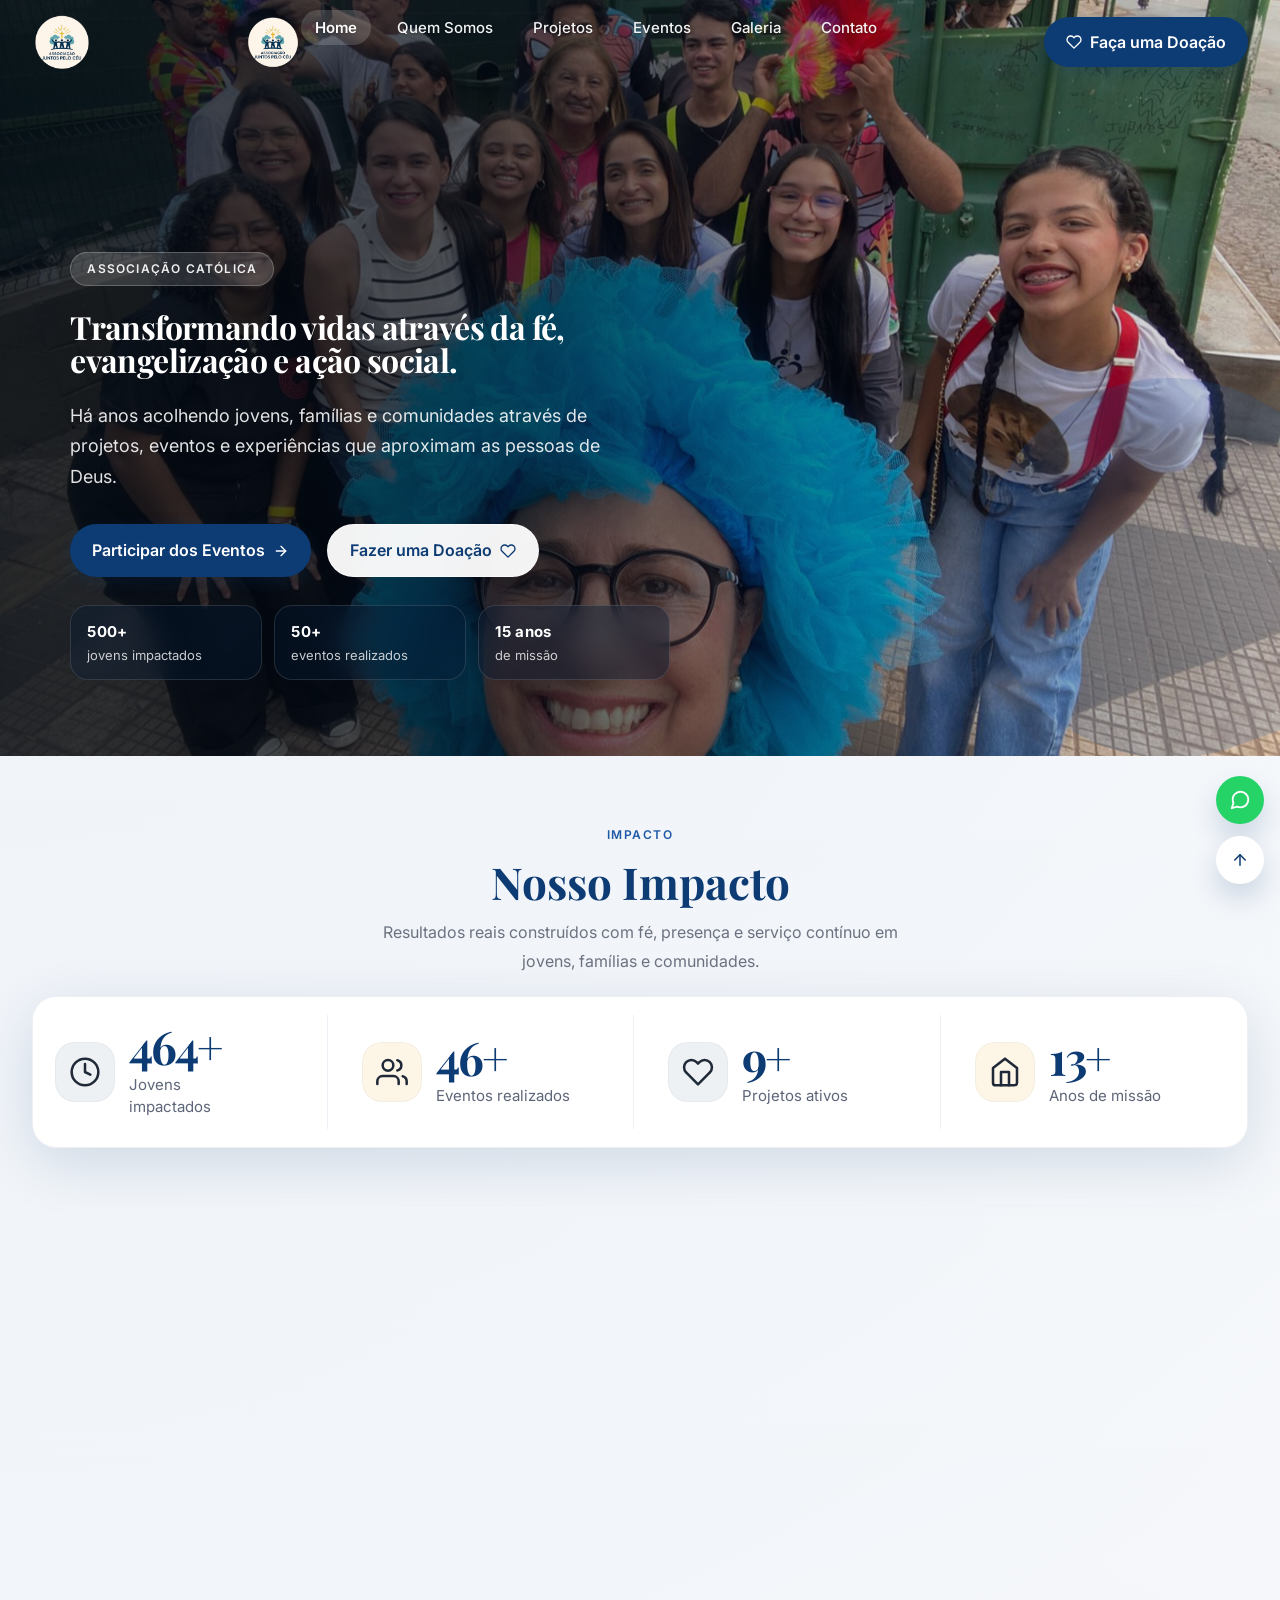
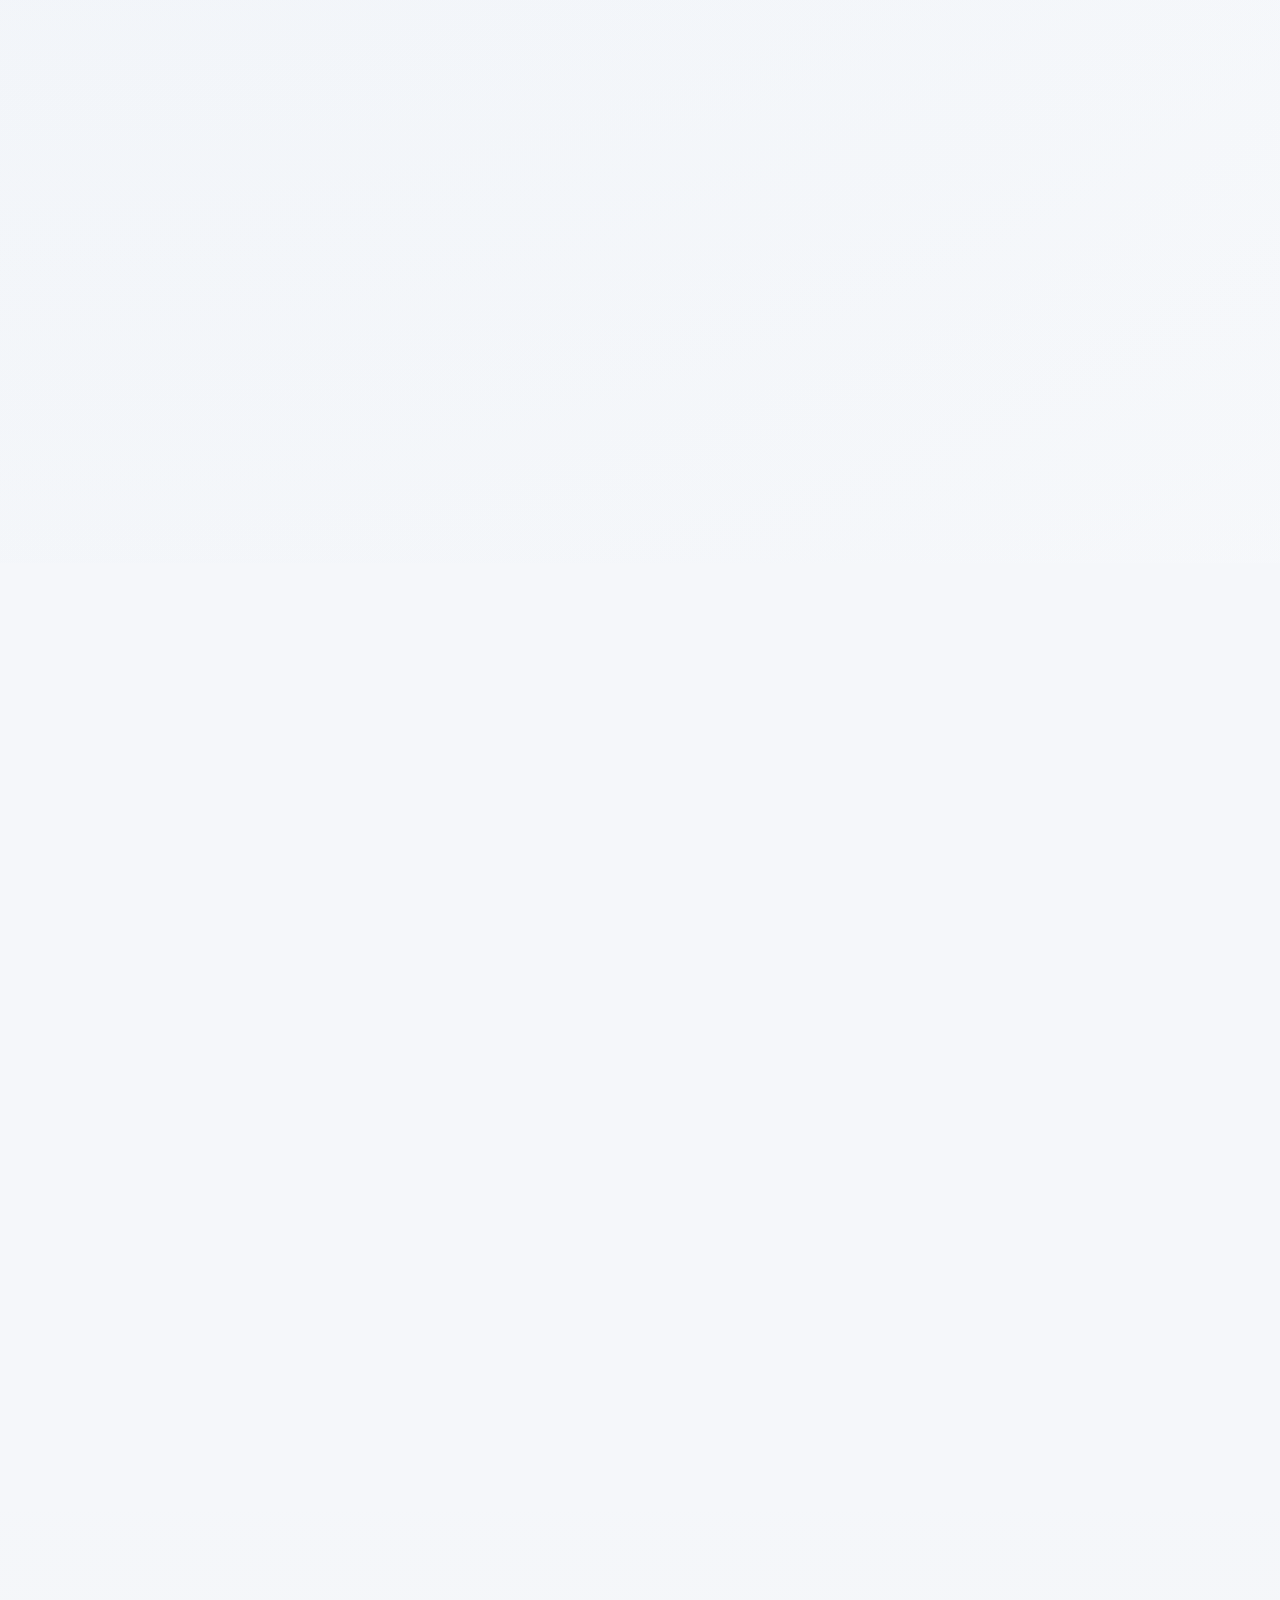
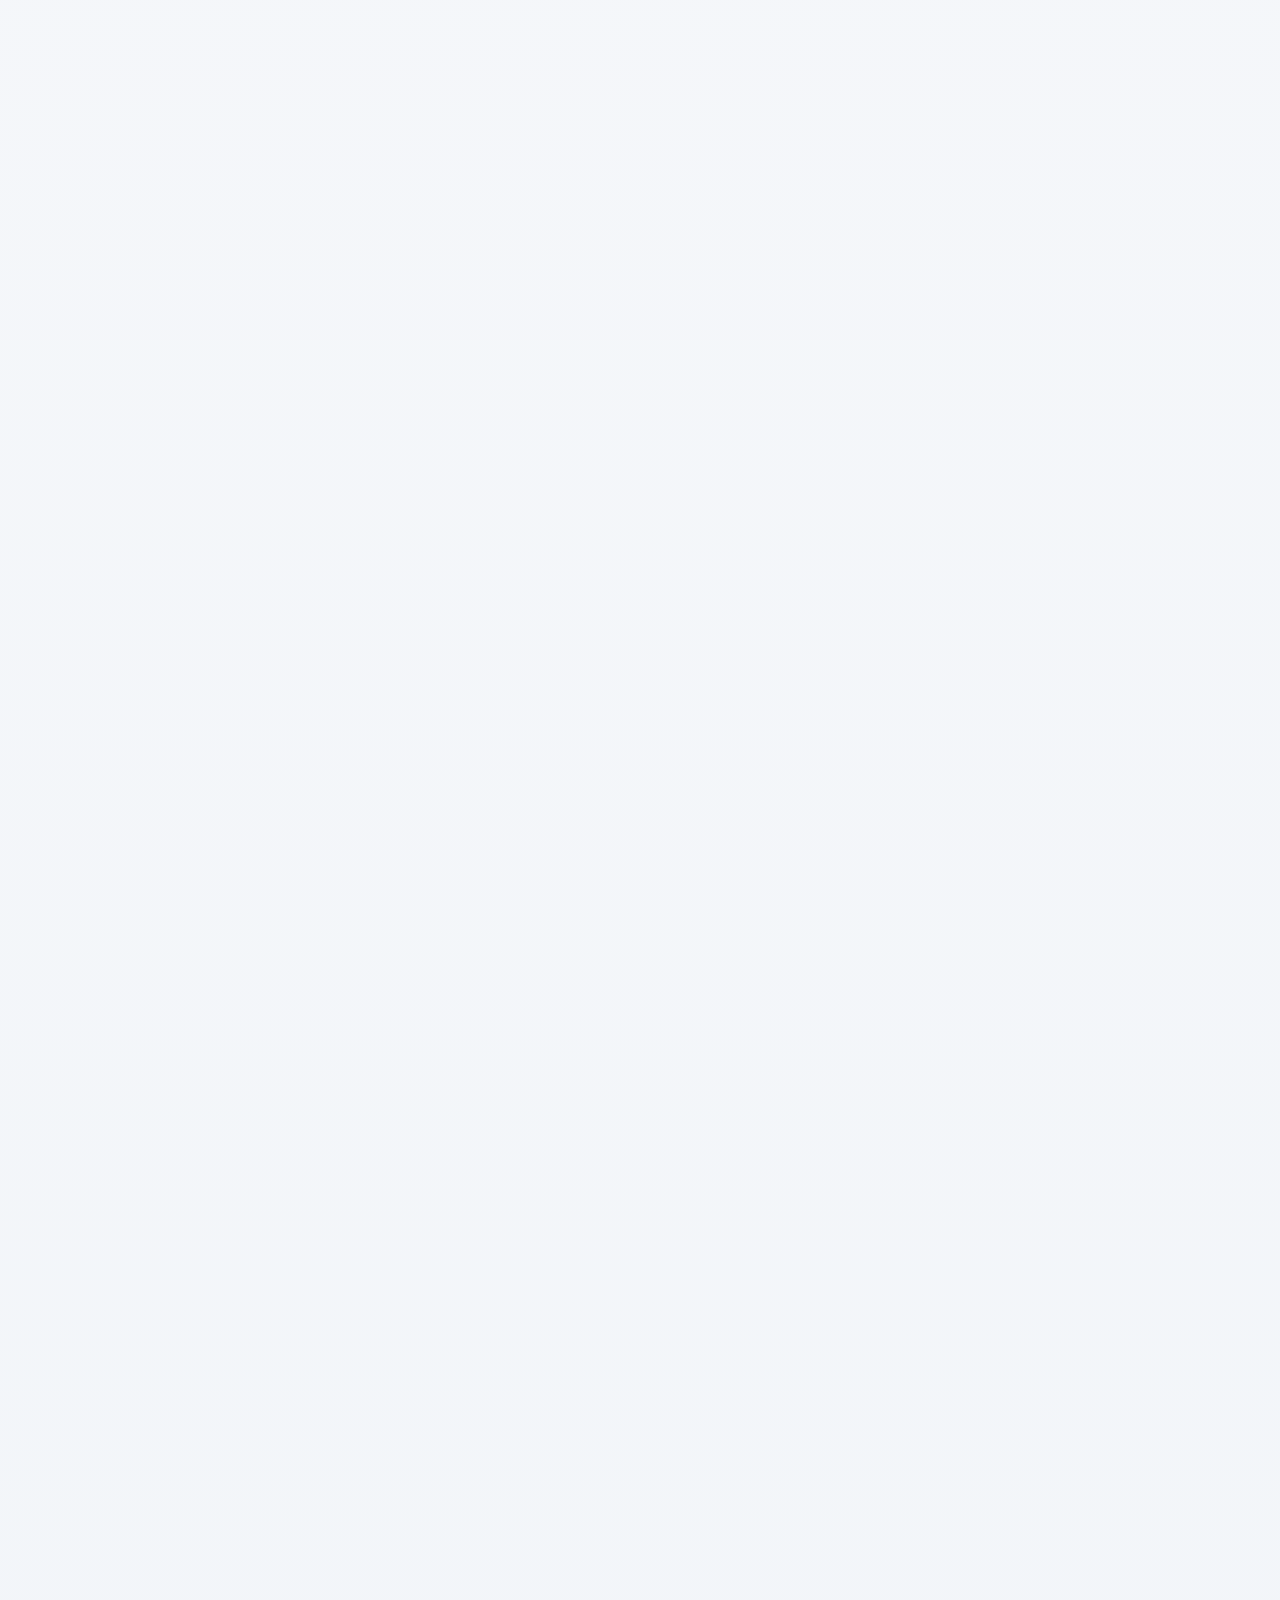
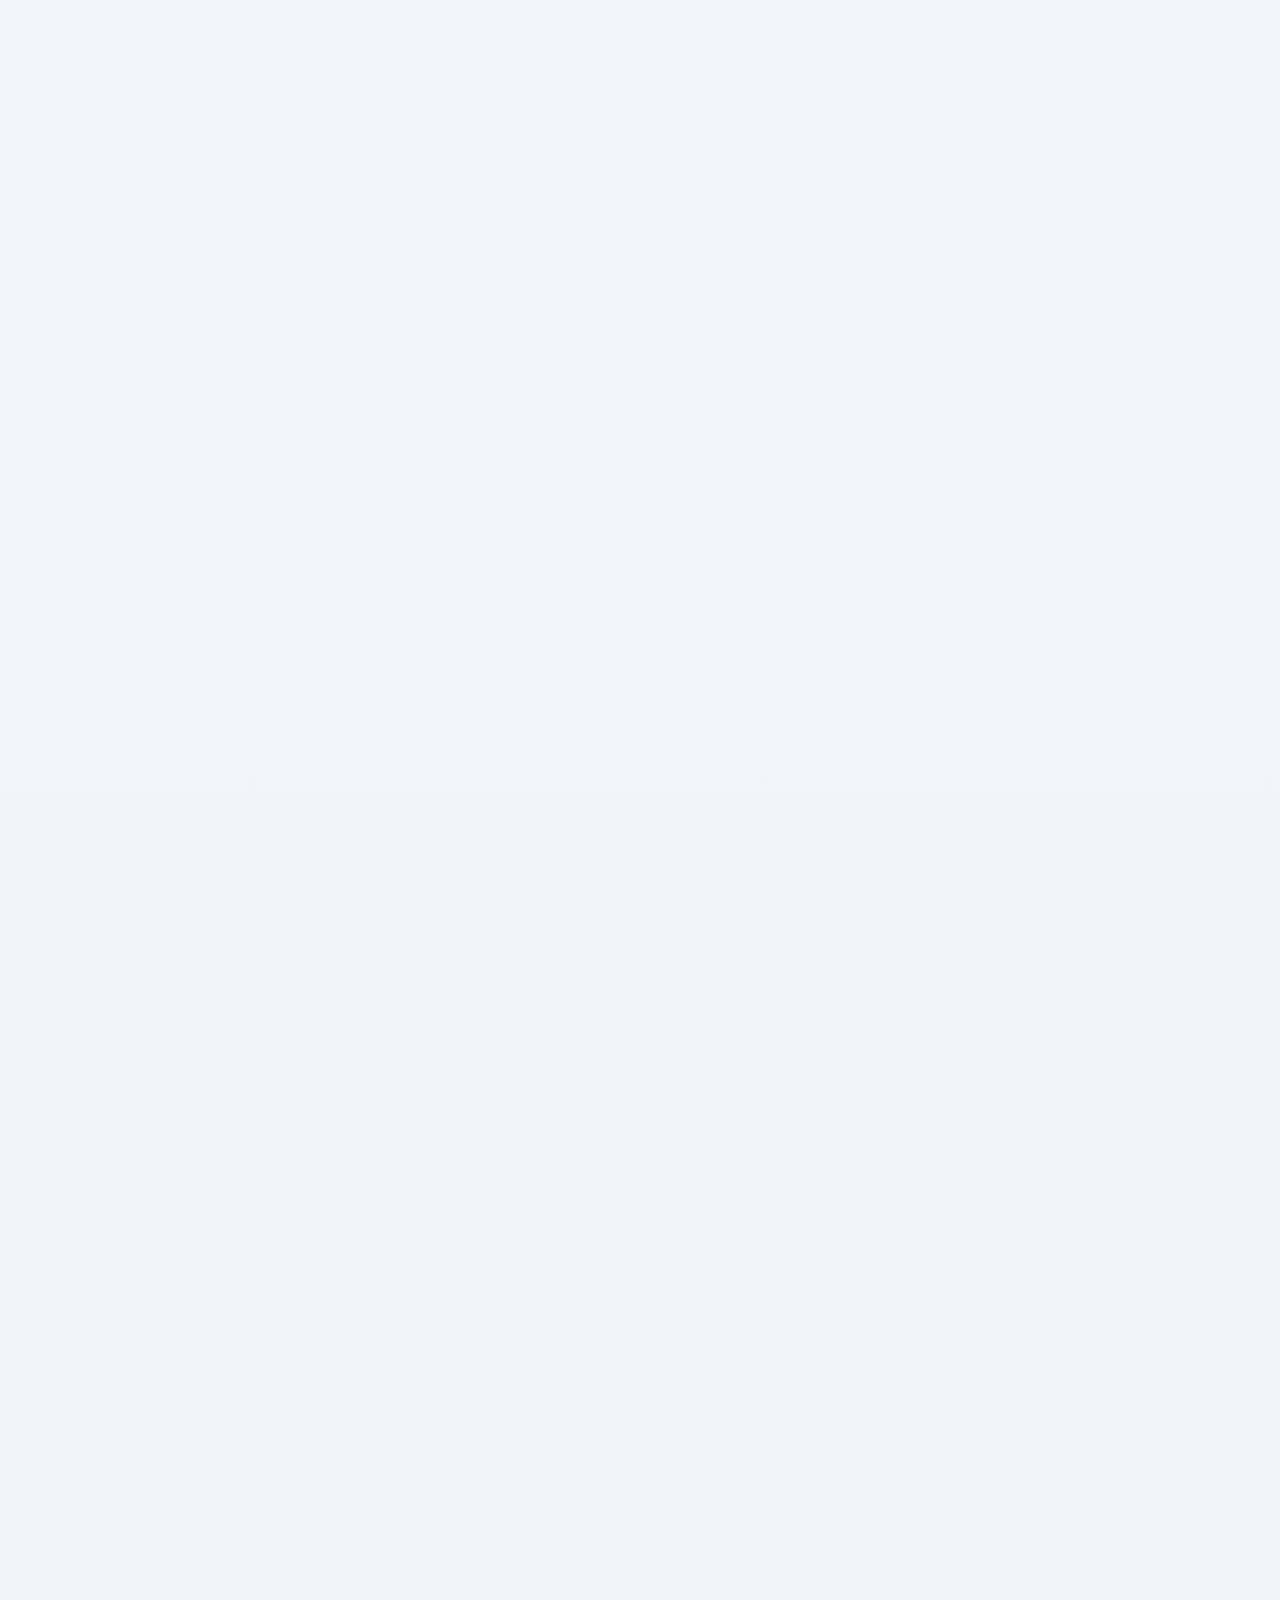
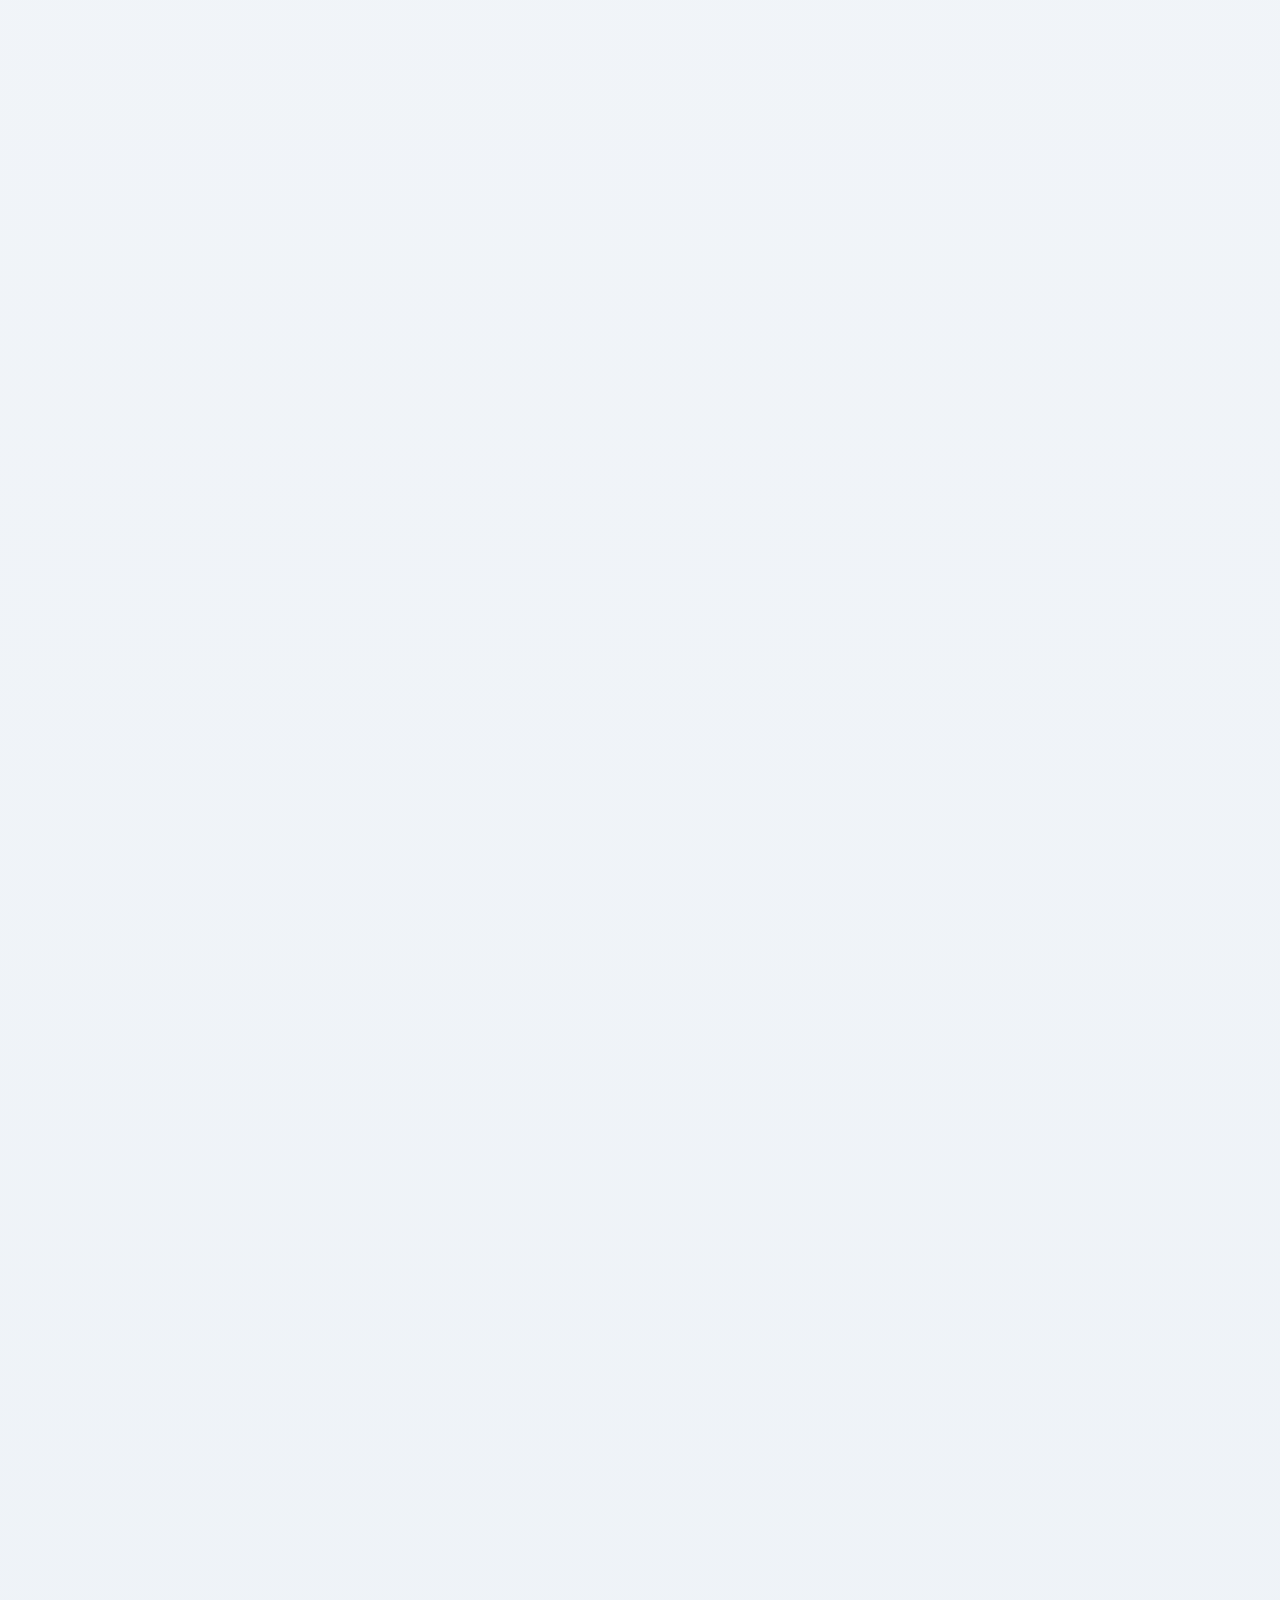
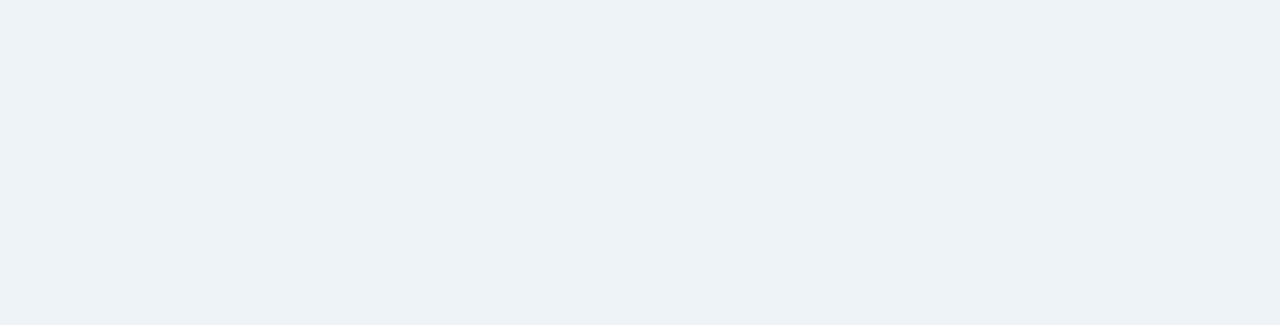
==== commit 42eeda32: "fix nav bar in mobile" ====
--- a/index.html
+++ b/index.html
@@ -68,6 +68,12 @@
         <img src="assets/images/INSTITUCIONAL/logo-transparent.png" data-logo-default="assets/images/INSTITUCIONAL/logo-transparent.png" data-logo-scrolled="assets/images/INSTITUCIONAL/logo-header-transparent.png" alt="Associação Juntos Pelo Céu" class="logo-img" width="62" height="62" />
       </a>
       <nav class="header__nav" id="nav" aria-label="Menu principal">
+        <button class="nav__close" aria-label="Fechar menu">
+          <svg width="20" height="20" viewBox="0 0 24 24" fill="none" stroke="currentColor" stroke-width="2.5" stroke-linecap="round"><line x1="18" y1="6" x2="6" y2="18"></line><line x1="6" y1="6" x2="18" y2="18"></line></svg>
+        </button>
+        <a href="#home" class="nav__brand" aria-label="Associação Juntos Pelo Céu">
+          <img src="assets/images/INSTITUCIONAL/logo-transparent.png" alt="Associação Juntos Pelo Céu" width="56" height="56" />
+        </a>
         <ul class="nav__list">
           <li><a href="#home" class="nav__link active">Home</a></li>
           <li><a href="#quem-somos" class="nav__link">Quem Somos</a></li>
--- a/css/style.css
+++ b/css/style.css
@@ -268,7 +268,7 @@
   color: var(--color-gray);
   padding: 8px 14px;
   border-radius: 100px;
-  transition: all var(--transition);
+  transition: color var(--transition), background var(--transition);
   position: relative;
 }
 .nav__link:hover, .nav__link.active { color: var(--color-navy); }
@@ -277,6 +277,7 @@
   background: var(--color-logo-soft);
 }
 .header__cta { flex-shrink: 0; }
+.nav__close { display: none; }
 
 .hamburger {
   display: none;
@@ -1407,6 +1408,10 @@
 /* ====================================================
    RESPONSIVE — TABLET (< 1024px)
    ==================================================== */
+body.menu-open .floating-actions {
+  display: none !important;
+}
+
 @media (max-width: 1024px) {
   :root { --section-gap: 64px; }
 
@@ -1418,40 +1423,128 @@
     display: flex;
     position: fixed;
     inset: 0;
-    background: rgba(245,247,250,0.98);
-    backdrop-filter: blur(20px);
+    background: rgba(8, 55, 104, 0.97);
+    backdrop-filter: blur(24px);
+    -webkit-backdrop-filter: blur(24px);
     flex-direction: column;
     align-items: center;
     justify-content: center;
-    padding: 96px 24px 140px;
-    box-shadow: none;
-    z-index: 999;
-    animation: fadeInMenu 220ms ease-out;
-  }
+    padding: 32px 24px;
+    z-index: 1001;
+    overflow-y: auto;
+    scrollbar-width: none;
+    -ms-overflow-style: none;
+    animation: backdropIn 300ms ease-out both;
+  }
+  .header__nav.open::-webkit-scrollbar {
+    display: none;
+  }
+  }
+  .header__nav.open.closing {
+    animation: backdropOut 250ms ease-in both;
+    pointer-events: none;
+  }
+
+  .header__nav.open .nav__close {
+    display: flex;
+    align-items: center;
+    justify-content: center;
+    position: absolute;
+    top: 12px;
+    right: 12px;
+    width: 44px;
+    height: 44px;
+    border: none;
+    background: rgba(255,255,255,0.08);
+    color: rgba(255,255,255,0.8);
+    border-radius: 50%;
+    cursor: pointer;
+    z-index: 10;
+    transition: background 0.2s, transform 0.2s;
+  }
+  .header__nav.open .nav__close:hover,
+  .header__nav.open .nav__close:focus-visible {
+    background: rgba(255,255,255,0.18);
+    transform: scale(1.1);
+    color: #fff;
+  }
+  .header__nav.open .nav__close svg {
+    display: block;
+  }
+  .header__nav.open.closing .nav__close {
+    pointer-events: none;
+  }
+
+  .header__nav.open .nav__brand {
+    display: flex;
+    justify-content: center;
+    margin-bottom: 28px;
+    opacity: 0;
+    animation: fadeInUp 0.35s cubic-bezier(0.22, 1, 0.36, 1) 0.01s forwards;
+  }
+  .header__nav.open .nav__brand img {
+    width: 56px;
+    height: 56px;
+    border-radius: 50%;
+    object-fit: contain;
+  }
+  .header__nav.open.closing .nav__brand {
+    animation: fadeOutDown 0.15s ease-in 0.10s forwards;
+  }
+
   .header__nav.open .nav__list {
+    display: flex;
     flex-direction: column;
+    align-items: stretch;
+    gap: 4px;
+    width: 100%;
+    max-width: 340px;
+  }
+  .header__nav.open .nav__list li {
+    width: 100%;
+    opacity: 0;
+    animation: fadeInUp 0.35s cubic-bezier(0.22, 1, 0.36, 1) forwards;
+  }
+  .header__nav.open .nav__list li:nth-child(1) { animation-delay: 0.05s; }
+  .header__nav.open .nav__list li:nth-child(2) { animation-delay: 0.10s; }
+  .header__nav.open .nav__list li:nth-child(3) { animation-delay: 0.15s; }
+  .header__nav.open .nav__list li:nth-child(4) { animation-delay: 0.20s; }
+  .header__nav.open .nav__list li:nth-child(5) { animation-delay: 0.25s; }
+  .header__nav.open .nav__list li:nth-child(6) { animation-delay: 0.30s; }
+  .header__nav.open.closing .nav__list li {
+    animation: fadeOutDown 0.15s ease-in forwards;
+  }
+  .header__nav.open.closing .nav__list li:nth-child(1) { animation-delay: 0.15s; }
+  .header__nav.open.closing .nav__list li:nth-child(2) { animation-delay: 0.12s; }
+  .header__nav.open.closing .nav__list li:nth-child(3) { animation-delay: 0.09s; }
+  .header__nav.open.closing .nav__list li:nth-child(4) { animation-delay: 0.06s; }
+  .header__nav.open.closing .nav__list li:nth-child(5) { animation-delay: 0.03s; }
+  .header__nav.open.closing .nav__list li:nth-child(6) { animation-delay: 0s; }
+
+  .header__nav.open .nav__link {
+    display: flex;
     align-items: center;
-    gap: 12px;
+    justify-content: center;
     width: 100%;
-  }
-  .header__nav.open .nav__link {
-    padding: 16px 20px;
-    width: min(100%, 340px);
-    text-align: center;
-    font-size: 18px;
-    min-height: 52px;
-    display: inline-flex;
-    justify-content: center;
-    align-items: center;
-    background: rgba(255,255,255,0.82);
-    border: 1px solid rgba(13,59,115,0.08);
-    box-shadow: 0 10px 26px rgba(13,59,115,0.06);
-  }
-  .header__nav.open .nav__link.active { background: var(--color-navy); color: #fff; }
-  .header__cta {
-    display: none !important;
-  }
-
+    padding: 12px 18px;
+    font-size: 16px;
+    font-weight: 500;
+    color: rgba(255,255,255,0.8);
+    border-radius: 10px;
+    transition: background 0.25s, color 0.25s, transform 0.25s;
+    min-height: 44px;
+  }
+  .header__nav.open .nav__link:hover,
+  .header__nav.open .nav__link:focus-visible {
+    background: rgba(255,255,255,0.1);
+    color: #fff;
+    transform: scale(1.03);
+  }
+  .header__nav.open .nav__link.active {
+    background: rgba(255,255,255,0.12);
+    color: #fff;
+    font-weight: 600;
+  }
   .mobile-donate-cta,
   .floating-whatsapp,
   .back-to-top {
@@ -1584,7 +1677,17 @@
   }
 
   .header__nav.open {
-    padding: 84px 20px 120px;
+    padding: 24px 16px;
+  }
+  .header__nav.open .nav__list {
+    max-width: none;
+  }
+  .header__nav.open .nav__brand {
+    margin-bottom: 20px;
+  }
+  .header__nav.open .nav__brand img {
+    width: 48px;
+    height: 48px;
   }
   .header__cta { display: none; }
   .hero {
@@ -1738,16 +1841,24 @@
   .floating-actions .mobile-donate-cta { margin-right: 60px; }
 }
 
-@keyframes fadeInMenu {
-  from { opacity: 0; transform: translateY(-8px); }
+@keyframes backdropIn {
+  from { opacity: 0; }
+  to { opacity: 1; }
+}
+@keyframes backdropOut {
+  from { opacity: 1; }
+  to { opacity: 0; }
+}
+@keyframes fadeInUp {
+  from { opacity: 0; transform: translateY(18px); }
   to { opacity: 1; transform: translateY(0); }
 }
+@keyframes fadeOutDown {
+  from { opacity: 1; transform: translateY(0); }
+  to { opacity: 0; transform: translateY(12px); }
+}
 
 @media (max-width: 640px) {
-  .header__cta { display: none !important; }
-  .header__nav.open {
-    padding: 84px 20px 120px;
-  }
   .hero {
     min-height: 78svh;
   }
@@ -1831,12 +1942,17 @@
 .header {
   background: transparent;
   box-shadow: none;
-  backdrop-filter: blur(0);
 }
 .header.scrolled {
   background: rgba(255,255,255,0.92);
   backdrop-filter: blur(16px);
   box-shadow: 0 10px 30px rgba(13,59,115,0.12);
+}
+body.menu-open .header,
+body.menu-open .header.scrolled {
+  background: transparent;
+  backdrop-filter: none;
+  box-shadow: none;
 }
 .header__inner {
   height: 84px;
